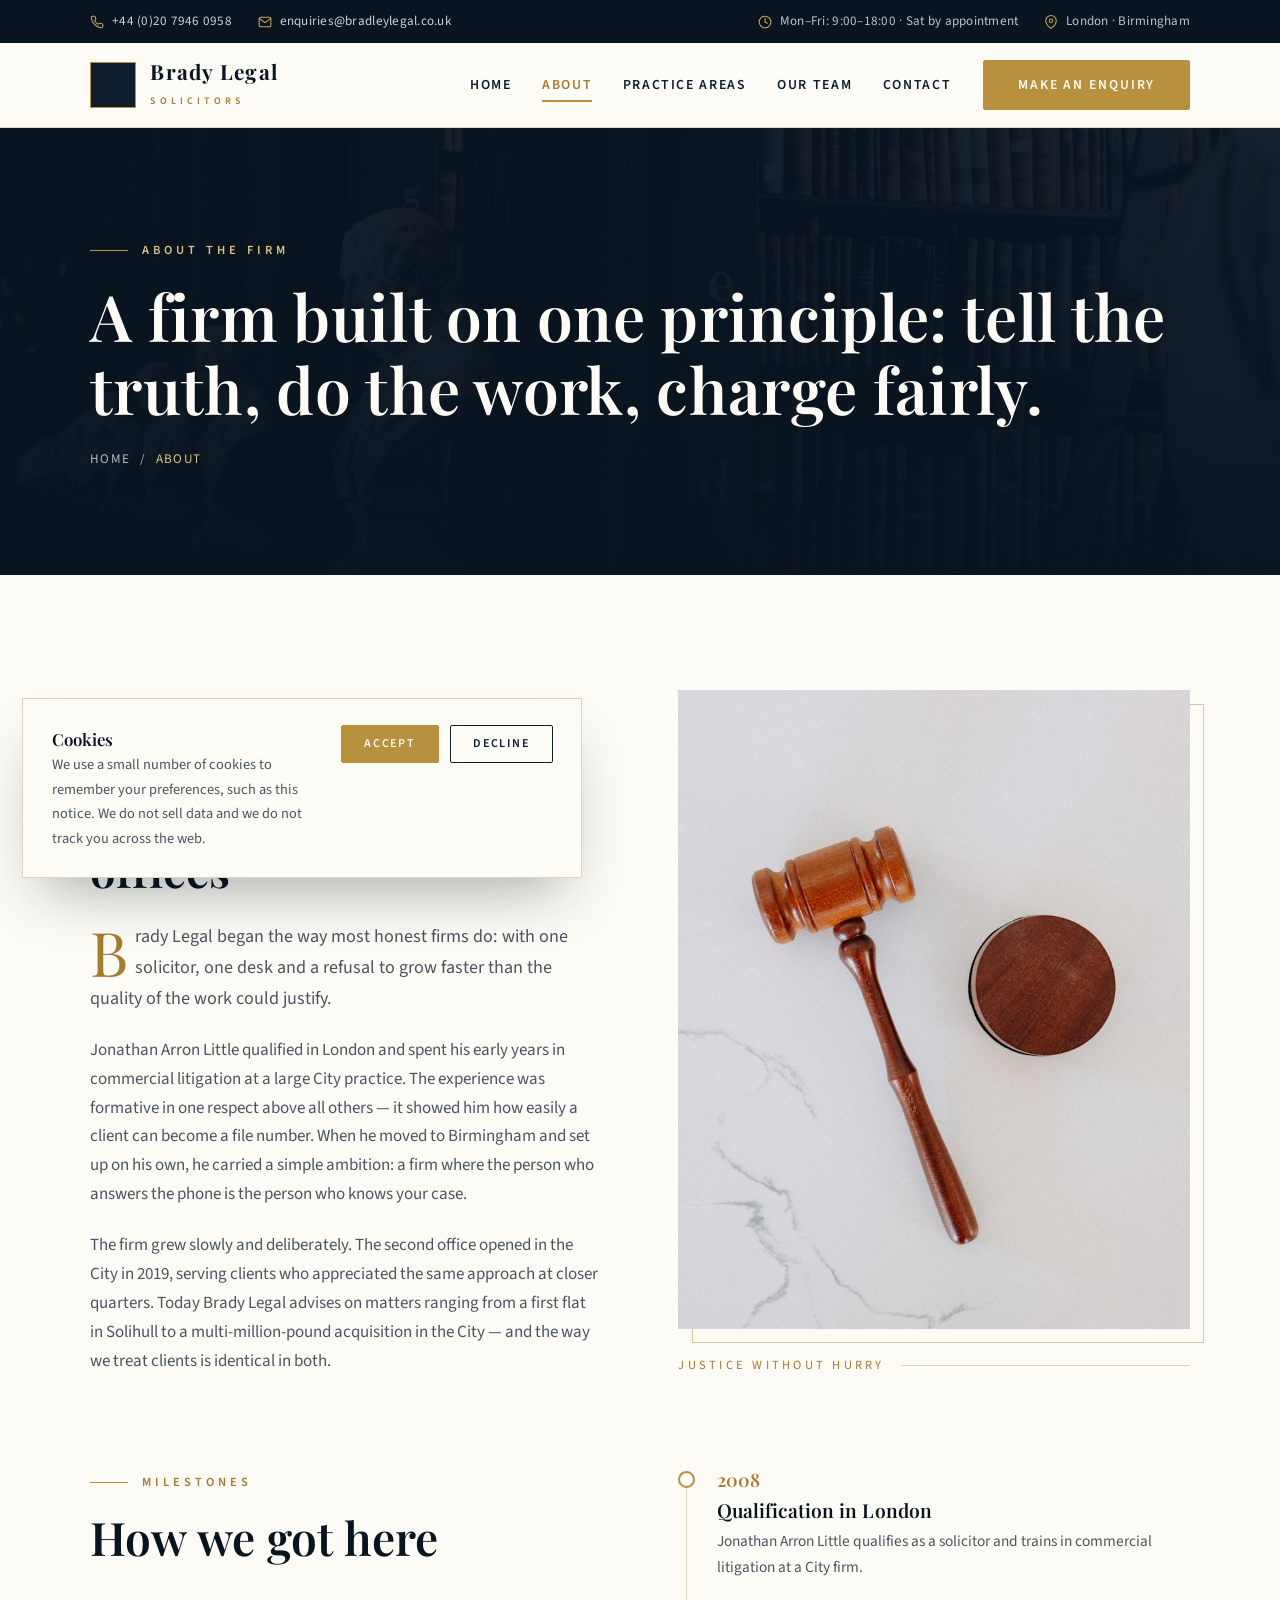
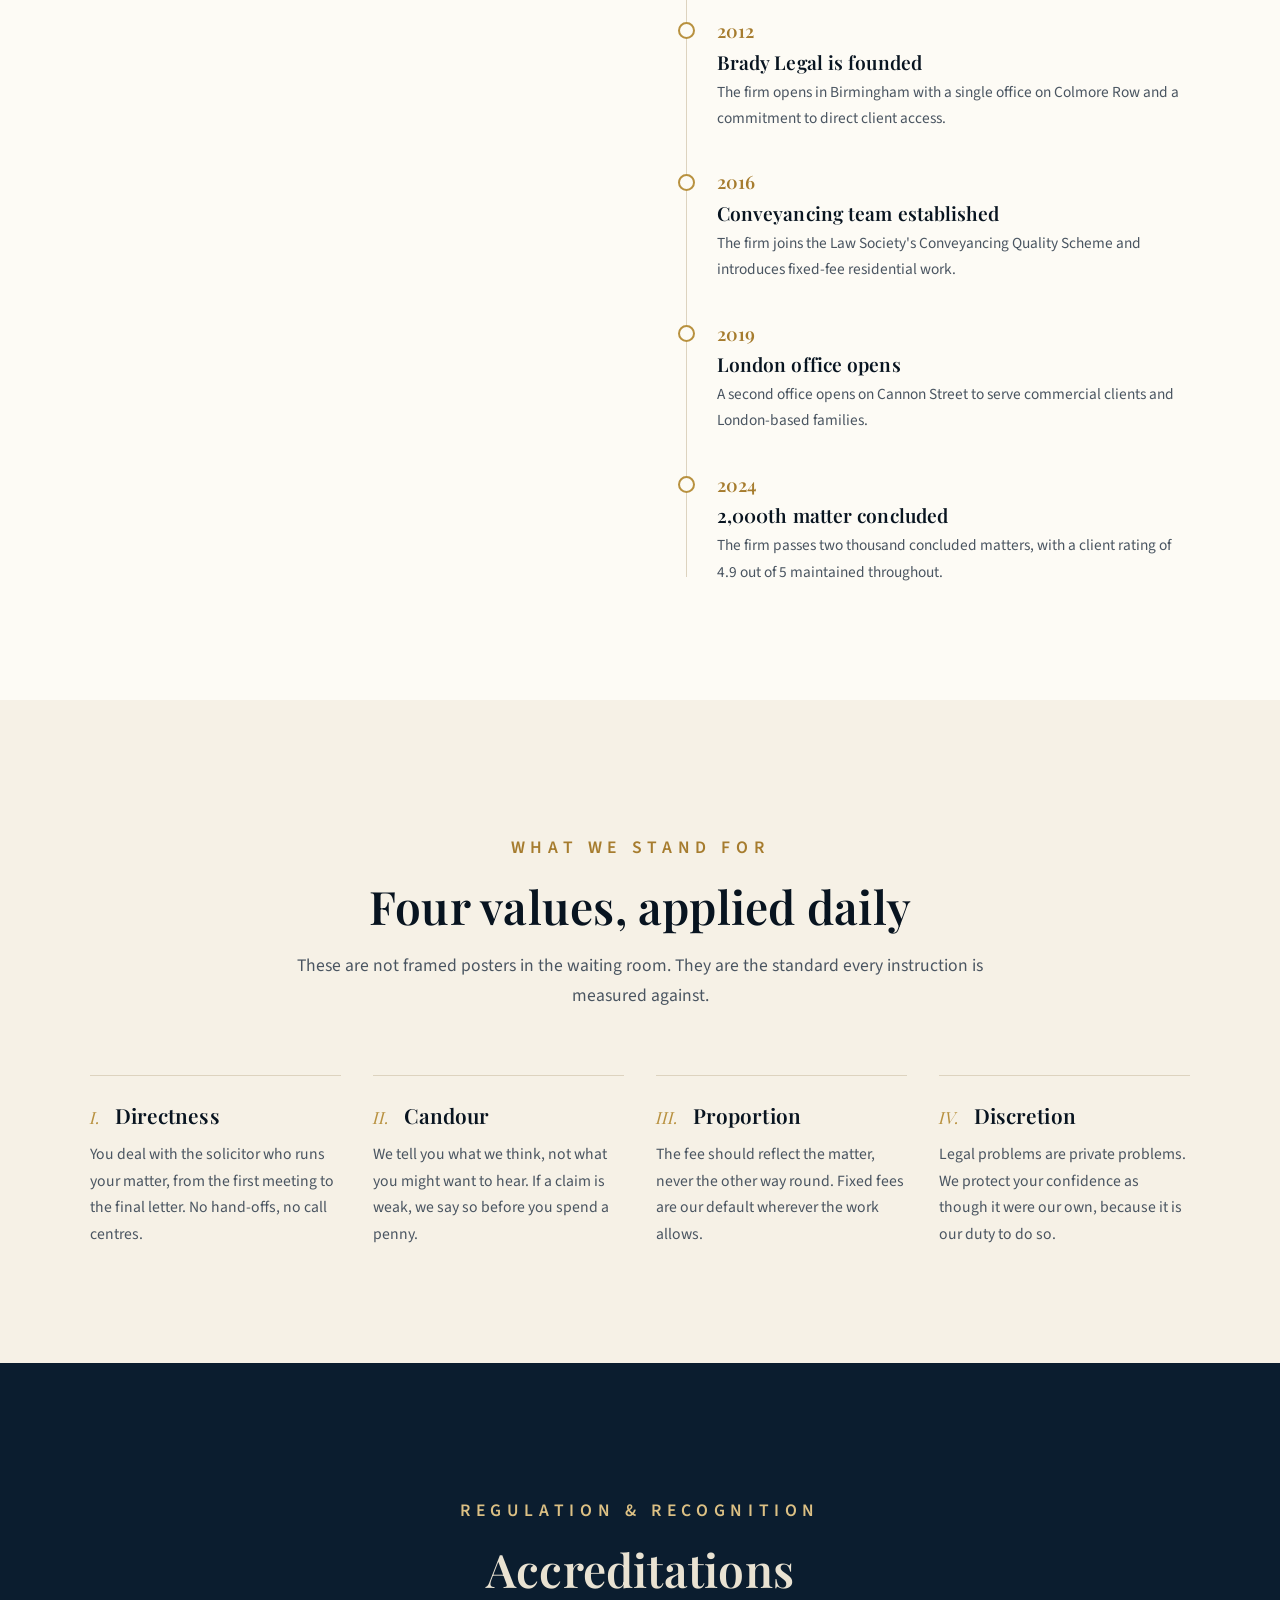
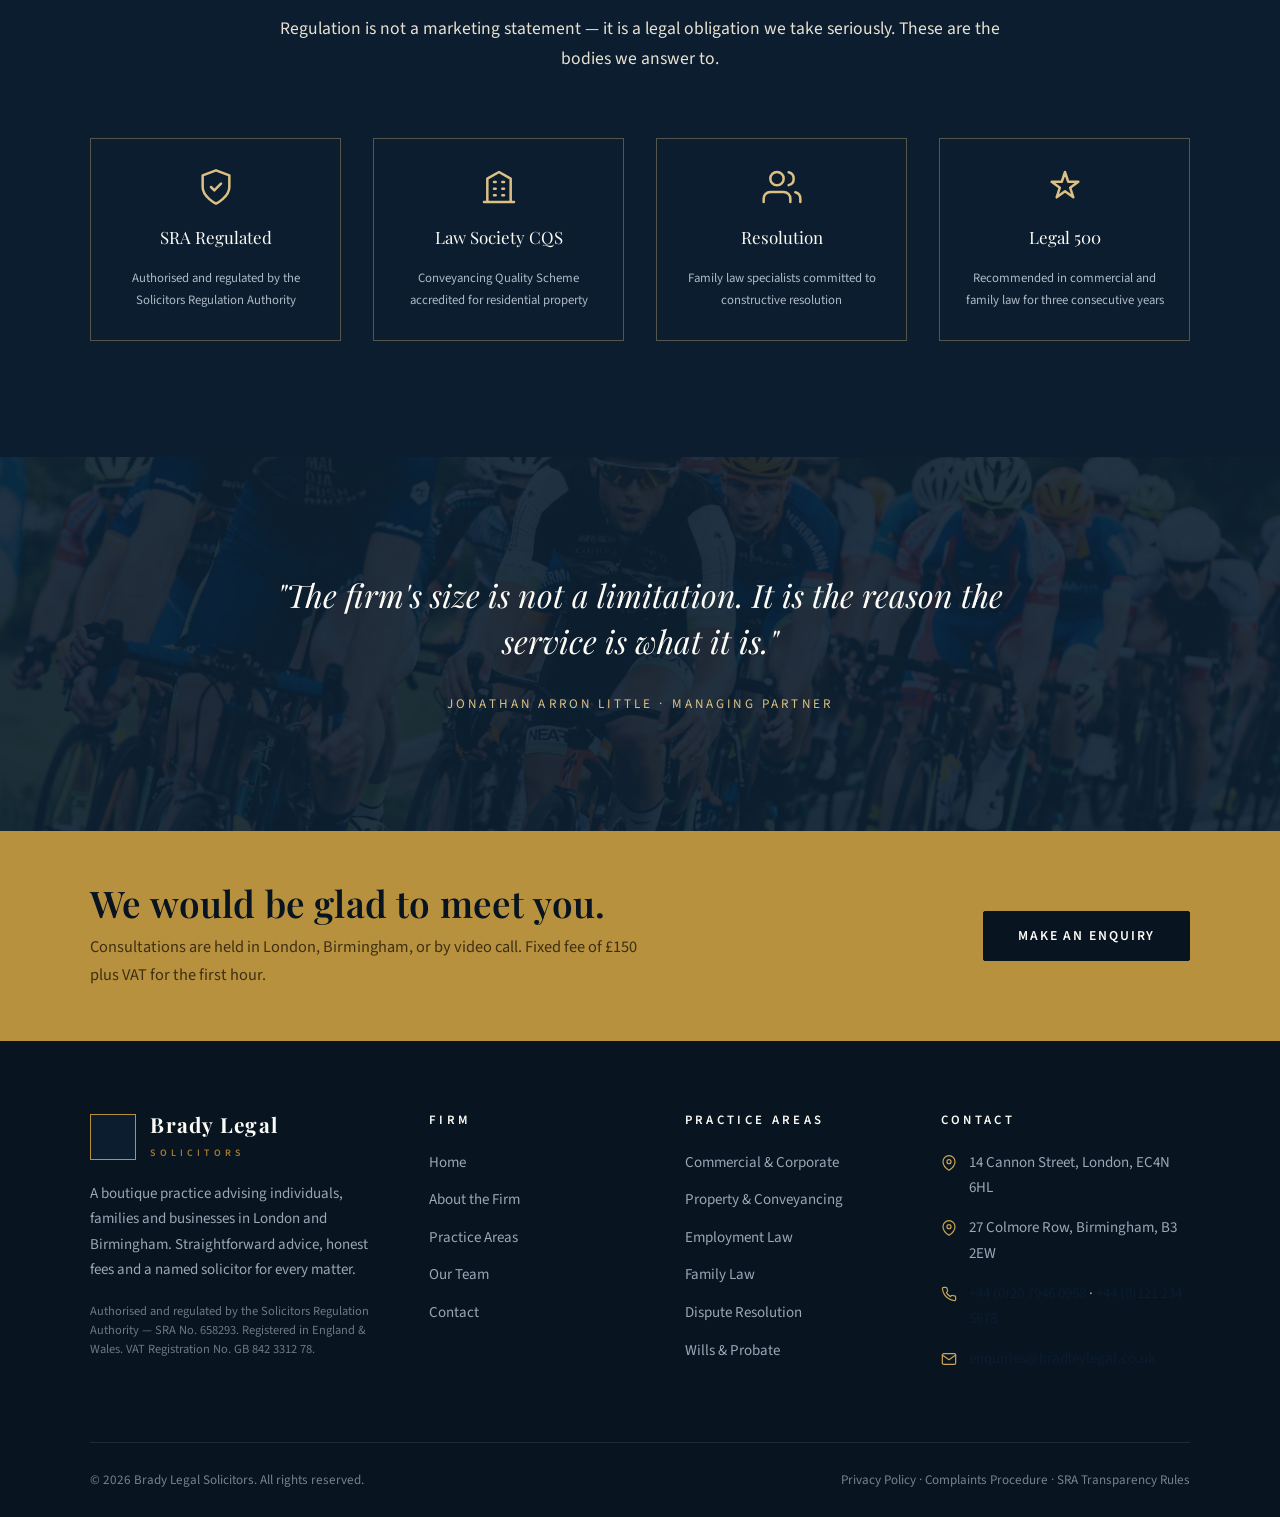
==== about.html @ 03a71bd2 "Fix Google verification token and file" ====
<!DOCTYPE html>
<html lang="en-GB">
<head>
  <meta charset="UTF-8">
  <meta name="google-site-verification" content="8b2198992113b233">
  <meta name="viewport" content="width=device-width, initial-scale=1.0">
  <title>About the Firm | Brady Legal Solicitors</title>
  <meta name="description" content="The story, values and accreditations behind Brady Legal Solicitors, a boutique law firm in London and Birmingham led by Jonathan Arron Little.">
  <link rel="preconnect" href="https://fonts.googleapis.com">
  <link rel="preconnect" href="https://fonts.gstatic.com" crossorigin>
  <link href="https://fonts.googleapis.com/css2?family=Playfair+Display:ital,wght@0,400;0,500;0,600;0,700;1,400;1,500&family=Source+Sans+3:wght@300;400;600&display=swap" rel="stylesheet">
  <link rel="stylesheet" href="css/style.css">
  <link rel="icon" type="image/svg+xml" href="data:image/svg+xml,%3Csvg xmlns='http://www.w3.org/2000/svg' viewBox='0 0 32 32'%3E%3Crect width='32' height='32' fill='%230b1d2f'/%3E%3Cpath d='M16 6v20M8 10h16M8 14h16M10 24h12' stroke='%23c9a558' stroke-width='2' fill='none' stroke-linecap='round'/%3E%3C/svg%3E">
</head>
<body>

  <!-- Top bar -->
  <div class="topbar">
    <div class="container topbar__inner">
      <div class="topbar__left">
        <span class="topbar__item">
          <svg viewBox="0 0 24 24" fill="none" stroke-width="1.8" stroke-linecap="round" stroke-linejoin="round"><path d="M22 16.92v3a2 2 0 0 1-2.18 2 19.79 19.79 0 0 1-8.63-3.07 19.5 19.5 0 0 1-6-6 19.79 19.79 0 0 1-3.07-8.67A2 2 0 0 1 4.11 2h3a2 2 0 0 1 2 1.72c.127.96.361 1.903.7 2.81a2 2 0 0 1-.45 2.11L8.09 9.91a16 16 0 0 0 6 6l1.27-1.27a2 2 0 0 1 2.11-.45c.907.339 1.85.573 2.81.7A2 2 0 0 1 22 16.92z"/></svg>
          <a href="tel:+442079460958">+44 (0)20 7946 0958</a>
        </span>
        <span class="topbar__item hide-sm">
          <svg viewBox="0 0 24 24" fill="none" stroke-width="1.8" stroke-linecap="round" stroke-linejoin="round"><path d="M4 4h16c1.1 0 2 .9 2 2v12c0 1.1-.9 2-2 2H4c-1.1 0-2-.9-2-2V6c0-1.1.9-2 2-2z"/><polyline points="22,6 12,13 2,6"/></svg>
          <a href="mailto:enquiries@bradleylegal.co.uk">enquiries@bradleylegal.co.uk</a>
        </span>
      </div>
      <div class="topbar__right">
        <span class="topbar__item">
          <svg viewBox="0 0 24 24" fill="none" stroke-width="1.8" stroke-linecap="round" stroke-linejoin="round"><circle cx="12" cy="12" r="10"/><polyline points="12 6 12 12 16 14"/></svg>
          Mon–Fri: 9:00–18:00 &middot; Sat by appointment
        </span>
        <span class="topbar__item">
          <svg viewBox="0 0 24 24" fill="none" stroke-width="1.8" stroke-linecap="round" stroke-linejoin="round"><path d="M21 10c0 7-9 13-9 13s-9-6-9-13a9 9 0 0 1 18 0z"/><circle cx="12" cy="10" r="3"/></svg>
          London &middot; Birmingham
        </span>
      </div>
    </div>
  </div>

  <!-- Header -->
  <header class="header">
    <div class="container header__inner">
      <a class="brand" href="index.html" aria-label="Brady Legal Solicitors — home">
        <span class="brand__mark">
          <svg viewBox="0 0 32 32" fill="none" stroke-width="1.6" stroke-linecap="round"><path d="M16 6v20M8 10h16M8 14h16M10 24h12"/><path d="M16 6l6 3M16 6l-6 3"/></svg>
        </span>
        <span>
          <span class="brand__name">Brady Legal</span>
          <span class="brand__sub">Solicitors</span>
        </span>
      </a>

      <nav class="nav" aria-label="Main navigation">
        <ul class="nav__links">
          <li><a class="nav__link" href="index.html">Home</a></li>
          <li><a class="nav__link is-active" href="about.html">About</a></li>
          <li><a class="nav__link" href="practice.html">Practice Areas</a></li>
          <li><a class="nav__link" href="team.html">Our Team</a></li>
          <li><a class="nav__link" href="contact.html">Contact</a></li>
        </ul>
        <a class="btn btn--gold nav__cta" href="contact.html">Make an Enquiry</a>
        <button class="nav__toggle" aria-label="Toggle menu" aria-expanded="false">
          <svg viewBox="0 0 24 24" fill="none" stroke="currentColor" stroke-width="1.8" stroke-linecap="round"><line x1="3" y1="7" x2="21" y2="7"/><line x1="3" y1="12" x2="21" y2="12"/><line x1="3" y1="17" x2="21" y2="17"/></svg>
        </button>
      </nav>
    </div>
  </header>

  <main>

    <!-- Page hero -->
    <section class="page-hero">
      <div class="container page-hero__inner">
        <p class="eyebrow">About the Firm</p>
        <h1>A firm built on one principle: tell the truth, do the work, charge fairly.</h1>
        <nav class="breadcrumb" aria-label="Breadcrumb">
          <a href="index.html">Home</a> / <span>About</span>
        </nav>
      </div>
    </section>

    <!-- Story -->
    <section class="section">
      <div class="container grid-2">
        <div class="reveal">
          <p class="eyebrow">Our Story</p>
          <h2>From a single desk in Birmingham to two offices</h2>
          <p class="lead dropcap" style="margin-top:1.6rem;">Brady Legal began the way most honest firms do: with one solicitor, one desk and a refusal to grow faster than the quality of the work could justify.</p>
          <p style="margin-top:1.4rem;">Jonathan Arron Little qualified in London and spent his early years in commercial litigation at a large City practice. The experience was formative in one respect above all others — it showed him how easily a client can become a file number. When he moved to Birmingham and set up on his own, he carried a simple ambition: a firm where the person who answers the phone is the person who knows your case.</p>
          <p style="margin-top:1.4rem;">The firm grew slowly and deliberately. The second office opened in the City in 2019, serving clients who appreciated the same approach at closer quarters. Today Brady Legal advises on matters ranging from a first flat in Solihull to a multi-million-pound acquisition in the City — and the way we treat clients is identical in both.</p>
        </div>
        <div class="reveal" data-delay="1">
          <div class="img-frame img-frame--overlap">
            <img src="assets/img/justice-statue.jpg" alt="The figure of Lady Justice" loading="lazy">
          </div>
          <div class="caption-rule">Justice without hurry</div>
        </div>
      </div>

      <div class="container" style="margin-top:clamp(3.5rem,7vw,5.5rem);">
        <div class="grid-2" style="align-items:start;">
          <div class="reveal">
            <p class="eyebrow">Milestones</p>
            <h2>How we got here</h2>
          </div>
          <div class="reveal" data-delay="1">
            <div class="milestones">
              <div class="milestone">
                <div class="milestone__year">2008</div>
                <h3>Qualification in London</h3>
                <p>Jonathan Arron Little qualifies as a solicitor and trains in commercial litigation at a City firm.</p>
              </div>
              <div class="milestone">
                <div class="milestone__year">2012</div>
                <h3>Brady Legal is founded</h3>
                <p>The firm opens in Birmingham with a single office on Colmore Row and a commitment to direct client access.</p>
              </div>
              <div class="milestone">
                <div class="milestone__year">2016</div>
                <h3>Conveyancing team established</h3>
                <p>The firm joins the Law Society's Conveyancing Quality Scheme and introduces fixed-fee residential work.</p>
              </div>
              <div class="milestone">
                <div class="milestone__year">2019</div>
                <h3>London office opens</h3>
                <p>A second office opens on Cannon Street to serve commercial clients and London-based families.</p>
              </div>
              <div class="milestone">
                <div class="milestone__year">2024</div>
                <h3>2,000th matter concluded</h3>
                <p>The firm passes two thousand concluded matters, with a client rating of 4.9 out of 5 maintained throughout.</p>
              </div>
            </div>
          </div>
        </div>
      </div>
    </section>

    <!-- Values -->
    <section class="section section--tint">
      <div class="container">
        <div class="section-head section-head--center reveal">
          <p class="eyebrow">What We Stand For</p>
          <h2>Four values, applied daily</h2>
          <p>These are not framed posters in the waiting room. They are the standard every instruction is measured against.</p>
        </div>
        <div class="grid-4">
          <div class="value-item reveal">
            <h3><span>I.</span>Directness</h3>
            <p>You deal with the solicitor who runs your matter, from the first meeting to the final letter. No hand-offs, no call centres.</p>
          </div>
          <div class="value-item reveal" data-delay="1">
            <h3><span>II.</span>Candour</h3>
            <p>We tell you what we think, not what you might want to hear. If a claim is weak, we say so before you spend a penny.</p>
          </div>
          <div class="value-item reveal" data-delay="2">
            <h3><span>III.</span>Proportion</h3>
            <p>The fee should reflect the matter, never the other way round. Fixed fees are our default wherever the work allows.</p>
          </div>
          <div class="value-item reveal" data-delay="3">
            <h3><span>IV.</span>Discretion</h3>
            <p>Legal problems are private problems. We protect your confidence as though it were our own, because it is our duty to do so.</p>
          </div>
        </div>
      </div>
    </section>

    <!-- Accreditations -->
    <section class="section section--navy">
      <div class="container">
        <div class="section-head section-head--center reveal">
          <p class="eyebrow">Regulation &amp; Recognition</p>
          <h2>Accreditations</h2>
          <p>Regulation is not a marketing statement — it is a legal obligation we take seriously. These are the bodies we answer to.</p>
        </div>
        <div class="grid-4">
          <div class="accreditation reveal">
            <svg viewBox="0 0 24 24" fill="none" stroke="currentColor" stroke-width="1.5" stroke-linecap="round" stroke-linejoin="round"><path d="M12 22s8-4 8-10V5l-8-3-8 3v7c0 6 8 10 8 10z"/><path d="M9 12l2 2 4-4"/></svg>
            <span class="accreditation__name">SRA Regulated</span>
            <span class="accreditation__desc">Authorised and regulated by the Solicitors Regulation Authority</span>
          </div>
          <div class="accreditation reveal" data-delay="1">
            <svg viewBox="0 0 24 24" fill="none" stroke="currentColor" stroke-width="1.5" stroke-linecap="round" stroke-linejoin="round"><path d="M3 21h18M5 21V7l7-4 7 4v14"/><path d="M9 9h1M14 9h1M9 13h1M14 13h1M9 17h1M14 17h1"/></svg>
            <span class="accreditation__name">Law Society CQS</span>
            <span class="accreditation__desc">Conveyancing Quality Scheme accredited for residential property</span>
          </div>
          <div class="accreditation reveal" data-delay="2">
            <svg viewBox="0 0 24 24" fill="none" stroke="currentColor" stroke-width="1.5" stroke-linecap="round" stroke-linejoin="round"><path d="M17 21v-2a4 4 0 0 0-4-4H5a4 4 0 0 0-4 4v2"/><circle cx="9" cy="7" r="4"/><path d="M23 21v-2a4 4 0 0 0-3-3.87"/><path d="M16 3.13a4 4 0 0 1 0 7.75"/></svg>
            <span class="accreditation__name">Resolution</span>
            <span class="accreditation__desc">Family law specialists committed to constructive resolution</span>
          </div>
          <div class="accreditation reveal" data-delay="3">
            <svg viewBox="0 0 24 24" fill="none" stroke="currentColor" stroke-width="1.5" stroke-linecap="round" stroke-linejoin="round"><path d="M12 3l1.9 5.8H20l-4.9 3.6 1.9 5.8-5-3.6-5 3.6 1.9-5.8L4 8.8h6.1L12 3z"/></svg>
            <span class="accreditation__name">Legal 500</span>
            <span class="accreditation__desc">Recommended in commercial and family law for three consecutive years</span>
          </div>
        </div>
      </div>
    </section>

    <!-- Quote -->
    <section class="testimonial-strip section">
      <div class="container testimonial-strip__inner reveal">
        <p class="testimonial-strip__quote">"The firm's size is not a limitation. It is the reason the service is what it is."</p>
        <p class="testimonial-strip__person">Jonathan Arron Little &middot; Managing Partner</p>
      </div>
    </section>

    <!-- CTA band -->
    <section class="cta-band">
      <div class="container cta-band__inner">
        <div>
          <h2>We would be glad to meet you.</h2>
          <p>Consultations are held in London, Birmingham, or by video call. Fixed fee of &pound;150 plus VAT for the first hour.</p>
        </div>
        <a class="btn btn--navy" href="contact.html">Make an Enquiry</a>
      </div>
    </section>

  </main>

  <!-- Footer -->
  <footer class="footer">
    <div class="container">
      <div class="footer__top">
        <div class="footer__about">
          <a class="brand" href="index.html" style="color:var(--ivory-100);">
            <span class="brand__mark">
              <svg viewBox="0 0 32 32" fill="none" stroke-width="1.6" stroke-linecap="round"><path d="M16 6v20M8 10h16M8 14h16M10 24h12"/><path d="M16 6l6 3M16 6l-6 3"/></svg>
            </span>
            <span>
              <span class="brand__name" style="color:var(--ivory-100);">Brady Legal</span>
              <span class="brand__sub">Solicitors</span>
            </span>
          </a>
          <p>A boutique practice advising individuals, families and businesses in London and Birmingham. Straightforward advice, honest fees and a named solicitor for every matter.</p>
          <p class="footer__reg">Authorised and regulated by the Solicitors Regulation Authority &mdash; SRA No. 658293. Registered in England &amp; Wales. VAT Registration No. GB 842 3312 78.</p>
        </div>
        <div>
          <h4>Firm</h4>
          <ul class="footer__links">
            <li><a href="index.html">Home</a></li>
            <li><a href="about.html">About the Firm</a></li>
            <li><a href="practice.html">Practice Areas</a></li>
            <li><a href="team.html">Our Team</a></li>
            <li><a href="contact.html">Contact</a></li>
          </ul>
        </div>
        <div>
          <h4>Practice Areas</h4>
          <ul class="footer__links">
            <li><a href="practice.html#commercial">Commercial &amp; Corporate</a></li>
            <li><a href="practice.html#property">Property &amp; Conveyancing</a></li>
            <li><a href="practice.html#employment">Employment Law</a></li>
            <li><a href="practice.html#family">Family Law</a></li>
            <li><a href="practice.html#disputes">Dispute Resolution</a></li>
            <li><a href="practice.html#wills">Wills &amp; Probate</a></li>
          </ul>
        </div>
        <div>
          <h4>Contact</h4>
          <ul class="footer__contact">
            <li>
              <svg viewBox="0 0 24 24" fill="none" stroke-width="1.8" stroke-linecap="round" stroke-linejoin="round"><path d="M21 10c0 7-9 13-9 13s-9-6-9-13a9 9 0 0 1 18 0z"/><circle cx="12" cy="10" r="3"/></svg>
              <span>14 Cannon Street, London, EC4N 6HL</span>
            </li>
            <li>
              <svg viewBox="0 0 24 24" fill="none" stroke-width="1.8" stroke-linecap="round" stroke-linejoin="round"><path d="M21 10c0 7-9 13-9 13s-9-6-9-13a9 9 0 0 1 18 0z"/><circle cx="12" cy="10" r="3"/></svg>
              <span>27 Colmore Row, Birmingham, B3 2EW</span>
            </li>
            <li>
              <svg viewBox="0 0 24 24" fill="none" stroke-width="1.8" stroke-linecap="round" stroke-linejoin="round"><path d="M22 16.92v3a2 2 0 0 1-2.18 2 19.79 19.79 0 0 1-8.63-3.07 19.5 19.5 0 0 1-6-6 19.79 19.79 0 0 1-3.07-8.67A2 2 0 0 1 4.11 2h3a2 2 0 0 1 2 1.72c.127.96.361 1.903.7 2.81a2 2 0 0 1-.45 2.11L8.09 9.91a16 16 0 0 0 6 6l1.27-1.27a2 2 0 0 1 2.11-.45c.907.339 1.85.573 2.81.7A2 2 0 0 1 22 16.92z"/></svg>
              <span><a href="tel:+442079460958">+44 (0)20 7946 0958</a> &middot; <a href="tel:+441212345678">+44 (0)121 234 5678</a></span>
            </li>
            <li>
              <svg viewBox="0 0 24 24" fill="none" stroke-width="1.8" stroke-linecap="round" stroke-linejoin="round"><path d="M4 4h16c1.1 0 2 .9 2 2v12c0 1.1-.9 2-2 2H4c-1.1 0-2-.9-2-2V6c0-1.1.9-2 2-2z"/><polyline points="22,6 12,13 2,6"/></svg>
              <span><a href="mailto:enquiries@bradleylegal.co.uk">enquiries@bradleylegal.co.uk</a></span>
            </li>
          </ul>
        </div>
      </div>
      <div class="footer__legal">
        <span>&copy; <span data-year>2026</span> Brady Legal Solicitors. All rights reserved.</span>
        <span>Privacy Policy &middot; Complaints Procedure &middot; SRA Transparency Rules</span>
      </div>
    </div>
  </footer>

  <!-- Cookie notice -->
  <div class="cookie-notice" role="dialog" aria-label="Cookie notice">
    <div>
      <p style="font-weight:600;color:var(--navy-900);font-family:var(--serif);font-size:1.05rem;">Cookies</p>
      <p>We use a small number of cookies to remember your preferences, such as this notice. We do not sell data and we do not track you across the web.</p>
    </div>
    <div class="cookie-notice__actions">
      <button class="btn btn--gold cookie-notice__accept" type="button">Accept</button>
      <button class="btn btn--inkline cookie-notice__decline" type="button">Decline</button>
    </div>
  </div>

  <button class="to-top" type="button" aria-label="Back to top">
    <svg viewBox="0 0 24 24" fill="none" stroke="currentColor" stroke-width="2" stroke-linecap="round" stroke-linejoin="round"><path d="M12 19V5M5 12l7-7 7 7"/></svg>
  </button>

  <script src="js/main.js"></script>
</body>
</html>
---- css/style.css ----
/* ==========================================================================
   BRADY LEGAL SOLICITORS
   Design system: classic prestigious — deep navy, antique gold, ivory paper
   ========================================================================== */

:root {
  --navy-900: #081420;
  --navy-800: #0b1d2f;
  --navy-700: #10263c;
  --navy-600: #1a3552;
  --gold-600: #a67c2e;
  --gold-500: #b8913f;
  --gold-400: #c9a558;
  --gold-300: #dcc084;
  --ivory-100: #fdfbf5;
  --ivory-200: #f6f1e6;
  --ivory-300: #ece4d3;
  --ink-900: #1c232b;
  --ink-600: #4a5561;
  --ink-400: #7c8794;
  --line: #ddd3bf;
  --serif: "Playfair Display", Georgia, "Times New Roman", serif;
  --sans: "Source Sans 3", "Helvetica Neue", Arial, sans-serif;
  --shadow-lg: 0 30px 60px -20px rgba(8, 20, 32, 0.35);
  --shadow-md: 0 18px 40px -18px rgba(8, 20, 32, 0.28);
  --radius: 2px;
  --container: 1180px;
  --gutter: clamp(1.25rem, 4vw, 2.5rem);
}

*,
*::before,
*::after {
  box-sizing: border-box;
  margin: 0;
  padding: 0;
}

html {
  scroll-behavior: smooth;
  -webkit-text-size-adjust: 100%;
}

body {
  font-family: var(--sans);
  font-weight: 400;
  color: var(--ink-600);
  background: var(--ivory-100);
  line-height: 1.7;
  font-size: 1.0625rem;
  -webkit-font-smoothing: antialiased;
}

img {
  max-width: 100%;
  display: block;
}

a {
  color: var(--navy-800);
  text-decoration: none;
}

ul,
ol {
  list-style: none;
}

.container {
  width: 100%;
  max-width: var(--container);
  margin-inline: auto;
  padding-inline: var(--gutter);
}

/* ---------- Typography ---------- */

h1, h2, h3, h4 {
  font-family: var(--serif);
  font-weight: 600;
  color: var(--navy-900);
  line-height: 1.15;
  letter-spacing: 0.005em;
}

h1 {
  font-size: clamp(2.5rem, 5.2vw, 4rem);
}

h2 {
  font-size: clamp(2rem, 3.6vw, 2.9rem);
}

h3 {
  font-size: clamp(1.35rem, 2vw, 1.65rem);
}

h4 {
  font-size: 1.15rem;
  font-weight: 600;
}

.section {
  padding-block: clamp(4.5rem, 9vw, 7.5rem);
}

.section--tint {
  background: var(--ivory-200);
}

.section--navy {
  background: var(--navy-800);
}

.section--navy h2,
.section--navy h3,
.section--navy h4,
.section--navy p {
  color: #e9e2d2;
}

.section--navy .eyebrow {
  color: var(--gold-300);
}

.eyebrow {
  display: inline-flex;
  align-items: center;
  gap: 0.85rem;
  font-family: var(--sans);
  font-size: 0.78rem;
  font-weight: 600;
  letter-spacing: 0.32em;
  text-transform: uppercase;
  color: var(--gold-600);
  margin-bottom: 1.1rem;
}

.eyebrow::before {
  content: "";
  width: 2.4rem;
  height: 1px;
  background: var(--gold-500);
  display: block;
}

.section-head {
  max-width: 760px;
  margin-bottom: clamp(2.5rem, 5vw, 4rem);
}

.section-head--center {
  margin-inline: auto;
  text-align: center;
}

.section-head--center .eyebrow::before {
  display: none;
}

.section-head p {
  margin-top: 1.1rem;
  font-size: 1.1rem;
}

.lead {
  font-size: 1.13rem;
  color: var(--ink-600);
}

.text-gold {
  color: var(--gold-500);
}

.dropcap::first-letter {
  font-family: var(--serif);
  font-size: 3.4em;
  line-height: 0.85;
  float: left;
  padding: 0.06em 0.12em 0 0;
  color: var(--gold-600);
}

/* ---------- Buttons ---------- */

.btn {
  display: inline-flex;
  align-items: center;
  justify-content: center;
  gap: 0.6rem;
  font-family: var(--sans);
  font-size: 0.85rem;
  font-weight: 600;
  letter-spacing: 0.14em;
  text-transform: uppercase;
  padding: 1rem 2.1rem;
  border: 1px solid transparent;
  cursor: pointer;
  transition: all 0.25s ease;
  border-radius: var(--radius);
  line-height: 1.2;
}

.btn--gold {
  background: var(--gold-500);
  color: var(--ivory-100);
  border-color: var(--gold-500);
}

.btn--gold:hover {
  background: var(--gold-600);
  border-color: var(--gold-600);
}

.btn--ghost {
  background: transparent;
  color: var(--ivory-100);
  border-color: rgba(220, 192, 132, 0.55);
}

.btn--ghost:hover {
  border-color: var(--gold-300);
  background: rgba(220, 192, 132, 0.08);
}

.btn--navy {
  background: var(--navy-800);
  color: var(--ivory-100);
  border-color: var(--navy-800);
}

.btn--navy:hover {
  background: var(--navy-900);
}

.btn--inkline {
  background: transparent;
  color: var(--navy-800);
  border-color: var(--navy-800);
}

.btn--inkline:hover {
  background: var(--navy-800);
  color: var(--ivory-100);
}

/* ---------- Top bar ---------- */

.topbar {
  background: var(--navy-900);
  color: #b9c4d1;
  font-size: 0.82rem;
  letter-spacing: 0.02em;
}

.topbar__inner {
  display: flex;
  align-items: center;
  justify-content: space-between;
  gap: 1rem;
  padding-block: 0.65rem;
}

.topbar__left,
.topbar__right {
  display: flex;
  align-items: center;
  gap: 1.6rem;
}

.topbar a {
  color: #c9d4e0;
  transition: color 0.2s;
}

.topbar a:hover {
  color: var(--gold-300);
}

.topbar__item {
  display: inline-flex;
  align-items: center;
  gap: 0.5rem;
}

.topbar svg {
  width: 14px;
  height: 14px;
  stroke: var(--gold-400);
  flex-shrink: 0;
}

/* ---------- Header ---------- */

.header {
  position: sticky;
  top: 0;
  z-index: 100;
  background: var(--ivory-100);
  border-bottom: 1px solid var(--line);
  transition: box-shadow 0.3s ease;
}

.header.is-scrolled {
  box-shadow: 0 12px 30px -18px rgba(8, 20, 32, 0.25);
}

.header__inner {
  display: flex;
  align-items: center;
  justify-content: space-between;
  gap: 2rem;
  padding-block: 1.05rem;
}

.brand {
  display: flex;
  align-items: center;
  gap: 0.9rem;
  flex-shrink: 0;
}

.brand__mark {
  width: 46px;
  height: 46px;
  display: grid;
  place-items: center;
  background: var(--navy-800);
  border: 1px solid var(--gold-500);
  color: var(--gold-400);
}

.brand__mark svg {
  width: 26px;
  height: 26px;
}

.brand__name {
  font-family: var(--serif);
  font-size: 1.3rem;
  font-weight: 700;
  color: var(--navy-900);
  letter-spacing: 0.06em;
  line-height: 1.1;
}

.brand__sub {
  display: block;
  font-family: var(--sans);
  font-size: 0.62rem;
  font-weight: 600;
  letter-spacing: 0.42em;
  text-transform: uppercase;
  color: var(--gold-600);
  margin-top: 0.22rem;
}

.nav {
  display: flex;
  align-items: center;
  gap: 2rem;
}

.nav__links {
  display: flex;
  align-items: center;
  gap: 1.9rem;
}

.nav__link {
  position: relative;
  font-size: 0.86rem;
  font-weight: 600;
  letter-spacing: 0.12em;
  text-transform: uppercase;
  color: var(--navy-800);
  padding-block: 0.4rem;
  transition: color 0.2s;
}

.nav__link::after {
  content: "";
  position: absolute;
  left: 0;
  bottom: 0;
  width: 100%;
  height: 2px;
  background: var(--gold-500);
  transform: scaleX(0);
  transform-origin: left;
  transition: transform 0.28s ease;
}

.nav__link:hover,
.nav__link.is-active {
  color: var(--gold-600);
}

.nav__link:hover::after,
.nav__link.is-active::after {
  transform: scaleX(1);
}

.nav__cta {
  flex-shrink: 0;
}

.nav__toggle {
  display: none;
  background: none;
  border: 1px solid var(--line);
  padding: 0.55rem 0.75rem;
  cursor: pointer;
  color: var(--navy-900);
}

.nav__toggle svg {
  width: 22px;
  height: 22px;
  display: block;
}

/* ---------- Hero ---------- */

.hero {
  position: relative;
  min-height: 88vh;
  display: flex;
  align-items: center;
  background: var(--navy-900);
  overflow: hidden;
}

.hero__bg {
  position: absolute;
  inset: 0;
  background-image: url("../assets/img/hero-courthouse.jpg");
  background-size: cover;
  background-position: center 38%;
}

.hero__bg::after {
  content: "";
  position: absolute;
  inset: 0;
  background: linear-gradient(
    100deg,
    rgba(8, 20, 32, 0.94) 18%,
    rgba(8, 20, 32, 0.72) 52%,
    rgba(8, 20, 32, 0.38) 100%
  );
}

.hero__inner {
  position: relative;
  z-index: 2;
  padding-block: clamp(5rem, 12vh, 9rem);
  max-width: 720px;
}

.hero h1 {
  color: var(--ivory-100);
  font-size: clamp(2.6rem, 5.6vw, 4.3rem);
  font-weight: 600;
}

.hero h1 em {
  font-style: italic;
  color: var(--gold-300);
}

.hero__lede {
  margin-top: 1.6rem;
  font-size: 1.2rem;
  color: #cdd6e1;
  max-width: 560px;
}

.hero__actions {
  margin-top: 2.5rem;
  display: flex;
  flex-wrap: wrap;
  gap: 1rem;
}

.hero__rule {
  margin-top: 3rem;
  display: flex;
  flex-wrap: wrap;
  gap: 2.5rem;
  padding-top: 2rem;
  border-top: 1px solid rgba(220, 192, 132, 0.28);
}

.hero__rule-item {
  display: flex;
  flex-direction: column;
}

.hero__rule-num {
  font-family: var(--serif);
  font-size: 1.9rem;
  font-weight: 600;
  color: var(--gold-300);
  line-height: 1.1;
}

.hero__rule-label {
  font-size: 0.74rem;
  letter-spacing: 0.22em;
  text-transform: uppercase;
  color: #aeb9c7;
  margin-top: 0.35rem;
}

.hero__scroll {
  position: absolute;
  bottom: 2.2rem;
  left: 50%;
  transform: translateX(-50%);
  color: rgba(233, 226, 210, 0.6);
  font-size: 0.7rem;
  letter-spacing: 0.3em;
  text-transform: uppercase;
  display: flex;
  flex-direction: column;
  align-items: center;
  gap: 0.6rem;
  z-index: 2;
}

.hero__scroll::after {
  content: "";
  width: 1px;
  height: 3.2rem;
  background: linear-gradient(to bottom, var(--gold-400), transparent);
}

/* ---------- Page hero (inner pages) ---------- */

.page-hero {
  background: var(--navy-900);
  position: relative;
  overflow: hidden;
}

.page-hero::before {
  content: "";
  position: absolute;
  inset: 0;
  background-image: url("../assets/img/brass-scales.jpg");
  background-size: cover;
  background-position: center;
  opacity: 0.16;
}

.page-hero::after {
  content: "";
  position: absolute;
  inset: 0;
  background: linear-gradient(to bottom, rgba(8, 20, 32, 0.6), rgba(8, 20, 32, 0.92));
}

.page-hero__inner {
  position: relative;
  z-index: 2;
  padding-block: clamp(4rem, 9vw, 6.5rem);
}

.page-hero h1 {
  color: var(--ivory-100);
}

.page-hero .eyebrow {
  color: var(--gold-300);
}

.breadcrumb {
  margin-top: 1.4rem;
  font-size: 0.82rem;
  letter-spacing: 0.1em;
  text-transform: uppercase;
  color: #aeb9c7;
  display: flex;
  align-items: center;
  gap: 0.6rem;
}

.breadcrumb a {
  color: #aeb9c7;
}

.breadcrumb a:hover {
  color: var(--gold-300);
}

.breadcrumb span {
  color: var(--gold-300);
}

/* ---------- Feature grid ---------- */

.grid-2 {
  display: grid;
  grid-template-columns: 1fr 1fr;
  gap: clamp(2.5rem, 6vw, 5.5rem);
  align-items: center;
}

.grid-3 {
  display: grid;
  grid-template-columns: repeat(3, 1fr);
  gap: clamp(1.5rem, 3vw, 2.5rem);
}

.grid-4 {
  display: grid;
  grid-template-columns: repeat(4, 1fr);
  gap: clamp(1.25rem, 2.5vw, 2rem);
}

/* ---------- Imagery ---------- */

.img-frame {
  position: relative;
}

.img-frame img {
  width: 100%;
  height: 100%;
  object-fit: cover;
  filter: saturate(0.92) contrast(1.02);
}

.img-frame::before {
  content: "";
  position: absolute;
  inset: 0;
  border: 1px solid rgba(184, 145, 63, 0.5);
  transform: translate(14px, 14px);
  z-index: -1;
  pointer-events: none;
}

.img-frame--overlap img {
  aspect-ratio: 4 / 5;
}

.img-card {
  position: relative;
  overflow: hidden;
  aspect-ratio: 4 / 3;
}

.img-card img {
  width: 100%;
  height: 100%;
  object-fit: cover;
  transition: transform 0.7s cubic-bezier(0.2, 0.6, 0.2, 1);
}

.img-card:hover img {
  transform: scale(1.05);
}

.caption-rule {
  display: flex;
  align-items: center;
  gap: 1rem;
  margin-top: 1.6rem;
  font-size: 0.78rem;
  letter-spacing: 0.26em;
  text-transform: uppercase;
  color: var(--gold-600);
}

.caption-rule::after {
  content: "";
  flex: 1;
  height: 1px;
  background: var(--line);
}

/* ---------- Practice areas ---------- */

.practice-card {
  background: var(--ivory-100);
  border: 1px solid var(--line);
  padding: 2.2rem 2rem;
  position: relative;
  transition: transform 0.3s ease, box-shadow 0.3s ease, border-color 0.3s ease;
  display: flex;
  flex-direction: column;
}

.practice-card:hover {
  transform: translateY(-6px);
  box-shadow: var(--shadow-md);
  border-color: var(--gold-400);
}

.practice-card__icon {
  width: 54px;
  height: 54px;
  display: grid;
  place-items: center;
  background: var(--ivory-200);
  border: 1px solid var(--line);
  color: var(--gold-600);
  margin-bottom: 1.5rem;
}

.practice-card__icon svg {
  width: 26px;
  height: 26px;
}

.practice-card h3 {
  margin-bottom: 0.85rem;
}

.practice-card p {
  font-size: 0.97rem;
  flex: 1;
}

.practice-card__more {
  margin-top: 1.4rem;
  display: inline-flex;
  align-items: center;
  gap: 0.5rem;
  font-size: 0.8rem;
  font-weight: 600;
  letter-spacing: 0.16em;
  text-transform: uppercase;
  color: var(--navy-800);
}

.practice-card__more svg {
  width: 15px;
  height: 15px;
  transition: transform 0.25s ease;
}

.practice-card:hover .practice-card__more svg {
  transform: translateX(4px);
}

/* ---------- Stats band ---------- */

.stats {
  display: grid;
  grid-template-columns: repeat(4, 1fr);
  gap: 2rem;
  border-top: 1px solid rgba(220, 192, 132, 0.3);
  border-bottom: 1px solid rgba(220, 192, 132, 0.3);
  padding-block: 2.6rem;
}

.stat {
  text-align: center;
  padding-inline: 1rem;
}

.stat__num {
  font-family: var(--serif);
  font-size: clamp(2.2rem, 4vw, 3.2rem);
  font-weight: 600;
  color: var(--gold-300);
  line-height: 1;
}

.stat__label {
  margin-top: 0.7rem;
  font-size: 0.76rem;
  letter-spacing: 0.24em;
  text-transform: uppercase;
  color: #b9c4d1;
}

/* ---------- Values ---------- */

.value-item {
  padding-top: 1.8rem;
  border-top: 1px solid var(--line);
}

.value-item h3 {
  font-size: 1.3rem;
  display: flex;
  align-items: baseline;
  gap: 0.9rem;
  margin-bottom: 0.8rem;
}

.value-item h3 span {
  font-family: var(--serif);
  font-style: italic;
  font-weight: 400;
  color: var(--gold-500);
  font-size: 1.05rem;
}

.value-item p {
  font-size: 0.98rem;
}

/* ---------- Timeline / firm milestones ---------- */

.milestones {
  position: relative;
  padding-left: 2.4rem;
  max-width: 640px;
}

.milestones::before {
  content: "";
  position: absolute;
  left: 8px;
  top: 8px;
  bottom: 8px;
  width: 1px;
  background: var(--line);
}

.milestone {
  position: relative;
  padding-bottom: 2.2rem;
}

.milestone:last-child {
  padding-bottom: 0;
}

.milestone::before {
  content: "";
  position: absolute;
  left: -2.4rem;
  top: 0.45rem;
  width: 17px;
  height: 17px;
  border-radius: 50%;
  background: var(--ivory-100);
  border: 2px solid var(--gold-500);
}

.milestone__year {
  font-family: var(--serif);
  font-size: 1.15rem;
  font-weight: 600;
  color: var(--gold-600);
  margin-bottom: 0.25rem;
}

.milestone h3 {
  font-size: 1.2rem;
  margin-bottom: 0.4rem;
}

.milestone p {
  font-size: 0.96rem;
}

/* ---------- Testimonials / reviews ---------- */

.review-summary {
  display: grid;
  grid-template-columns: auto 1fr;
  gap: 2.5rem;
  align-items: center;
  background: var(--ivory-100);
  border: 1px solid var(--line);
  padding: 2.4rem 2.6rem;
}

.review-summary__score {
  text-align: center;
  padding-right: 2.5rem;
  border-right: 1px solid var(--line);
}

.review-summary__num {
  font-family: var(--serif);
  font-size: 4rem;
  font-weight: 600;
  color: var(--navy-900);
  line-height: 1;
}

.review-summary__stars {
  margin-top: 0.5rem;
}

.review-summary__count {
  margin-top: 0.5rem;
  font-size: 0.82rem;
  letter-spacing: 0.1em;
  text-transform: uppercase;
  color: var(--ink-400);
}

.stars {
  display: inline-flex;
  gap: 2px;
  color: var(--gold-500);
}

.stars svg {
  width: 18px;
  height: 18px;
  fill: currentColor;
}

.stars--lg svg {
  width: 22px;
  height: 22px;
}

.rating-bars {
  display: grid;
  gap: 0.7rem;
  min-width: 260px;
}

.rating-row {
  display: grid;
  grid-template-columns: 3.2rem 1fr 2.6rem;
  align-items: center;
  gap: 0.9rem;
  font-size: 0.86rem;
  color: var(--ink-600);
}

.rating-row__track {
  height: 6px;
  background: var(--ivory-300);
  border-radius: 3px;
  overflow: hidden;
}

.rating-row__fill {
  height: 100%;
  background: linear-gradient(90deg, var(--gold-600), var(--gold-400));
  border-radius: 3px;
}

.rating-row__count {
  text-align: right;
  color: var(--ink-400);
}

.review-card {
  background: var(--ivory-100);
  border: 1px solid var(--line);
  padding: 2rem 2rem 1.8rem;
  display: flex;
  flex-direction: column;
  gap: 1rem;
  position: relative;
}

.review-card::before {
  content: "\201C";
  position: absolute;
  top: 0.7rem;
  right: 1.4rem;
  font-family: var(--serif);
  font-size: 4.4rem;
  line-height: 1;
  color: var(--ivory-300);
  pointer-events: none;
}

.review-card__head {
  display: flex;
  align-items: center;
  justify-content: space-between;
  gap: 1rem;
}

.review-card__person {
  font-family: var(--serif);
  font-size: 1.08rem;
  font-weight: 600;
  color: var(--navy-900);
}

.review-card__meta {
  font-size: 0.8rem;
  color: var(--ink-400);
  margin-top: 0.15rem;
}

.review-card__body {
  font-size: 0.98rem;
  font-style: italic;
  color: var(--ink-600);
  flex: 1;
}

.review-card__case {
  font-size: 0.74rem;
  letter-spacing: 0.18em;
  text-transform: uppercase;
  color: var(--gold-600);
}

.review-form {
  background: var(--ivory-100);
  border: 1px solid var(--line);
  padding: clamp(1.8rem, 4vw, 2.8rem);
  box-shadow: var(--shadow-md);
}

.review-form h3 {
  margin-bottom: 0.4rem;
}

.review-form .field-note {
  margin-bottom: 1.8rem;
}

/* ---------- Forms ---------- */

.form-grid {
  display: grid;
  grid-template-columns: 1fr 1fr;
  gap: 1.4rem;
}

.field {
  display: flex;
  flex-direction: column;
  gap: 0.45rem;
}

.field--full {
  grid-column: 1 / -1;
}

.field label {
  font-size: 0.8rem;
  font-weight: 600;
  letter-spacing: 0.12em;
  text-transform: uppercase;
  color: var(--navy-800);
}

.field input,
.field select,
.field textarea {
  font-family: var(--sans);
  font-size: 1rem;
  color: var(--ink-900);
  background: var(--ivory-100);
  border: 1px solid var(--line);
  border-radius: var(--radius);
  padding: 0.85rem 1rem;
  transition: border-color 0.2s ease, box-shadow 0.2s ease;
  width: 100%;
}

.field input:focus,
.field select:focus,
.field textarea:focus {
  outline: none;
  border-color: var(--gold-500);
  box-shadow: 0 0 0 3px rgba(184, 145, 63, 0.16);
}

.field textarea {
  min-height: 150px;
  resize: vertical;
}

.rating-input {
  display: inline-flex;
  flex-direction: row-reverse;
  gap: 0.35rem;
}

.rating-input input {
  display: none;
}

.rating-input label {
  font-size: 1.9rem;
  line-height: 1;
  color: var(--ivory-300);
  cursor: pointer;
  transition: color 0.15s;
  padding: 0;
}

.rating-input label::before {
  content: "\2605";
  font-family: var(--sans);
}

.rating-input input:checked ~ label,
.rating-input label:hover,
.rating-input label:hover ~ label {
  color: var(--gold-500);
}

.form-status {
  display: none;
  margin-top: 1.2rem;
  padding: 0.95rem 1.2rem;
  border-radius: var(--radius);
  font-size: 0.94rem;
}

.form-status.is-visible {
  display: block;
}

.form-status--ok {
  background: #eef4ec;
  border: 1px solid #b9cfae;
  color: #3c5a33;
}

.form-status--err {
  background: #f9ecea;
  border: 1px solid #e3b8b2;
  color: #7d352c;
}

/* ---------- FAQ ---------- */

.faq-item {
  border: 1px solid var(--line);
  background: var(--ivory-100);
  margin-bottom: 0.9rem;
}

.faq-item.is-open {
  border-color: var(--gold-400);
}

.faq-item__q {
  width: 100%;
  display: flex;
  align-items: center;
  justify-content: space-between;
  gap: 1.5rem;
  background: none;
  border: none;
  font-family: var(--serif);
  font-size: 1.15rem;
  font-weight: 600;
  color: var(--navy-900);
  text-align: left;
  padding: 1.35rem 1.6rem;
  cursor: pointer;
}

.faq-item__q svg {
  width: 20px;
  height: 20px;
  flex-shrink: 0;
  color: var(--gold-600);
  transition: transform 0.3s ease;
}

.faq-item.is-open .faq-item__q svg {
  transform: rotate(45deg);
}

.faq-item__a {
  max-height: 0;
  overflow: hidden;
  transition: max-height 0.35s ease;
}

.faq-item__a-inner {
  padding: 0 1.6rem 1.5rem;
  font-size: 0.98rem;
  border-top: 1px solid var(--line);
  padding-top: 1.2rem;
  margin: 0 1.6rem;
  padding-left: 0;
  padding-right: 0;
}

/* ---------- Testimonial strip ---------- */

.testimonial-strip {
  background: var(--navy-800);
  position: relative;
  overflow: hidden;
}

.testimonial-strip::before {
  content: "";
  position: absolute;
  inset: 0;
  background-image: url("../assets/img/law-library.jpg");
  background-size: cover;
  background-position: center;
  opacity: 0.1;
}

.testimonial-strip__inner {
  position: relative;
  z-index: 2;
  max-width: 820px;
  margin-inline: auto;
  text-align: center;
}

.testimonial-strip__quote {
  font-family: var(--serif);
  font-style: italic;
  font-size: clamp(1.4rem, 2.8vw, 2rem);
  line-height: 1.45;
  color: var(--ivory-100);
}

.testimonial-strip__person {
  margin-top: 1.8rem;
  font-size: 0.82rem;
  letter-spacing: 0.24em;
  text-transform: uppercase;
  color: var(--gold-300);
}

/* ---------- CTA band ---------- */

.cta-band {
  background: var(--gold-500);
}

.cta-band__inner {
  display: flex;
  align-items: center;
  justify-content: space-between;
  gap: 2.5rem;
  flex-wrap: wrap;
  padding-block: 3.2rem;
}

.cta-band h2 {
  color: var(--navy-900);
  font-size: clamp(1.7rem, 3vw, 2.3rem);
  max-width: 620px;
}

.cta-band p {
  color: #3d2f12;
  margin-top: 0.6rem;
  max-width: 560px;
  font-size: 1.02rem;
}

.cta-band .btn--navy {
  background: var(--navy-900);
  border-color: var(--navy-900);
}

.cta-band .btn--navy:hover {
  background: var(--navy-800);
}

/* ---------- Contact ---------- */

.contact-card {
  background: var(--ivory-100);
  border: 1px solid var(--line);
  padding: 2.2rem;
  transition: box-shadow 0.3s ease;
}

.contact-card:hover {
  box-shadow: var(--shadow-md);
}

.contact-card__icon {
  width: 46px;
  height: 46px;
  display: grid;
  place-items: center;
  background: var(--ivory-200);
  border: 1px solid var(--line);
  color: var(--gold-600);
  margin-bottom: 1.3rem;
}

.contact-card__icon svg {
  width: 22px;
  height: 22px;
}

.contact-card h3 {
  font-size: 1.2rem;
  margin-bottom: 0.7rem;
}

.contact-card p,
.contact-card a {
  font-size: 0.96rem;
  line-height: 1.6;
  color: var(--ink-600);
}

.contact-card a:hover {
  color: var(--gold-600);
}

/* ---------- Footer ---------- */

.footer {
  background: var(--navy-900);
  color: #9aa7b5;
  font-size: 0.94rem;
}

.footer__top {
  display: grid;
  grid-template-columns: 1.4fr 1fr 1fr 1.2fr;
  gap: 3rem;
  padding-block: 4.5rem 3.5rem;
}

.footer h4 {
  color: var(--ivory-100);
  font-family: var(--sans);
  font-size: 0.8rem;
  font-weight: 600;
  letter-spacing: 0.26em;
  text-transform: uppercase;
  margin-bottom: 1.4rem;
}

.footer__about p {
  margin-top: 1.2rem;
  max-width: 320px;
}

.footer__links li {
  margin-bottom: 0.75rem;
}

.footer__links a {
  color: #9aa7b5;
  transition: color 0.2s;
}

.footer__links a:hover {
  color: var(--gold-300);
}

.footer__contact li {
  display: flex;
  gap: 0.8rem;
  margin-bottom: 0.9rem;
  align-items: flex-start;
}

.footer__contact svg {
  width: 16px;
  height: 16px;
  flex-shrink: 0;
  stroke: var(--gold-400);
  margin-top: 0.3rem;
}

.footer__legal {
  border-top: 1px solid rgba(154, 167, 181, 0.15);
  padding-block: 1.6rem;
  font-size: 0.82rem;
  color: #77828f;
  display: flex;
  flex-wrap: wrap;
  justify-content: space-between;
  gap: 1rem;
}

.footer__reg {
  max-width: 340px;
  font-size: 0.78rem;
  line-height: 1.5;
  color: #6d7885;
  margin-top: 1.2rem;
}

/* ---------- Cookie notice ---------- */

.cookie-notice {
  position: fixed;
  bottom: 1.4rem;
  left: 1.4rem;
  right: 1.4rem;
  z-index: 200;
  max-width: 560px;
  background: var(--ivory-100);
  border: 1px solid var(--line);
  box-shadow: var(--shadow-lg);
  padding: 1.6rem 1.8rem;
  display: none;
  gap: 1.2rem;
  align-items: flex-start;
}

.cookie-notice.is-visible {
  display: flex;
}

.cookie-notice p {
  font-size: 0.9rem;
  flex: 1;
}

.cookie-notice__actions {
  display: flex;
  gap: 0.7rem;
  flex-shrink: 0;
}

.cookie-notice .btn {
  padding: 0.7rem 1.4rem;
  font-size: 0.75rem;
}

/* ---------- Reveal animations ---------- */

.reveal {
  opacity: 0;
  transform: translateY(26px);
  transition: opacity 0.7s ease, transform 0.7s cubic-bezier(0.2, 0.6, 0.2, 1);
}

.reveal.is-visible {
  opacity: 1;
  transform: none;
}

.reveal[data-delay="1"] { transition-delay: 0.12s; }
.reveal[data-delay="2"] { transition-delay: 0.24s; }
.reveal[data-delay="3"] { transition-delay: 0.36s; }

@media (prefers-reduced-motion: reduce) {
  html { scroll-behavior: auto; }
  .reveal { opacity: 1; transform: none; transition: none; }
  * { animation-duration: 0.001s !important; }
}

/* ---------- Back to top ---------- */

.to-top {
  position: fixed;
  right: 1.6rem;
  bottom: 1.6rem;
  z-index: 150;
  width: 46px;
  height: 46px;
  display: grid;
  place-items: center;
  background: var(--navy-800);
  border: 1px solid var(--gold-500);
  color: var(--gold-300);
  cursor: pointer;
  opacity: 0;
  pointer-events: none;
  transition: opacity 0.3s ease;
}

.to-top.is-visible {
  opacity: 1;
  pointer-events: auto;
}

.to-top svg {
  width: 20px;
  height: 20px;
}

/* ---------- Team ---------- */

.team-card {
  background: var(--ivory-100);
  border: 1px solid var(--line);
  overflow: hidden;
  transition: transform 0.3s ease, box-shadow 0.3s ease;
}

.team-card:hover {
  transform: translateY(-6px);
  box-shadow: var(--shadow-md);
}

.team-card__photo {
  position: relative;
  aspect-ratio: 4 / 5;
  overflow: hidden;
  background: var(--ivory-200);
}

.team-card__photo img {
  width: 100%;
  height: 100%;
  object-fit: cover;
  object-position: top center;
  transition: transform 0.7s cubic-bezier(0.2, 0.6, 0.2, 1);
}

.team-card:hover .team-card__photo img {
  transform: scale(1.04);
}

.team-card__photo::after {
  content: "";
  position: absolute;
  inset: 0;
  border: 1px solid rgba(184, 145, 63, 0.35);
  margin: 0.8rem;
  pointer-events: none;
}

.team-card__body {
  padding: 1.6rem 1.7rem 1.8rem;
}

.team-card__name {
  font-family: var(--serif);
  font-size: 1.35rem;
  font-weight: 600;
  color: var(--navy-900);
}

.team-card__role {
  font-size: 0.74rem;
  font-weight: 600;
  letter-spacing: 0.22em;
  text-transform: uppercase;
  color: var(--gold-600);
  margin-top: 0.4rem;
}

.team-card__bio {
  margin-top: 0.9rem;
  font-size: 0.92rem;
}

/* ---------- Case result cards ---------- */

.case-card {
  background: var(--ivory-100);
  border: 1px solid var(--line);
  padding: 1.9rem 2rem;
  display: flex;
  gap: 1.6rem;
  align-items: flex-start;
}

.case-card__year {
  font-family: var(--serif);
  font-size: 1.6rem;
  font-weight: 600;
  color: var(--gold-600);
  line-height: 1;
  white-space: nowrap;
}

.case-card h3 {
  font-size: 1.18rem;
  margin-bottom: 0.5rem;
}

.case-card p {
  font-size: 0.95rem;
}

.case-card__tag {
  display: inline-block;
  margin-top: 0.9rem;
  font-size: 0.72rem;
  letter-spacing: 0.2em;
  text-transform: uppercase;
  color: var(--navy-800);
  border: 1px solid var(--gold-400);
  padding: 0.35rem 0.9rem;
}

/* ---------- Process steps ---------- */

.step {
  position: relative;
  padding-left: 3.6rem;
  padding-bottom: 2.6rem;
  border-left: 1px solid var(--line);
  margin-left: 1.1rem;
}

.step:last-child {
  padding-bottom: 0;
  border-left-color: transparent;
}

.step__num {
  position: absolute;
  left: -1.1rem;
  top: 0;
  width: 2.2rem;
  height: 2.2rem;
  display: grid;
  place-items: center;
  background: var(--navy-800);
  border: 1px solid var(--gold-500);
  font-family: var(--serif);
  font-size: 1.02rem;
  color: var(--gold-300);
}

.step h3 {
  font-size: 1.22rem;
  margin-bottom: 0.5rem;
}

.step p {
  font-size: 0.97rem;
}

/* ---------- Accreditations ---------- */

.accreditation {
  display: flex;
  flex-direction: column;
  align-items: center;
  gap: 1rem;
  text-align: center;
  padding: 1.8rem 1rem;
  border: 1px solid rgba(220, 192, 132, 0.35);
}

.accreditation svg {
  width: 40px;
  height: 40px;
  color: var(--gold-300);
}

.accreditation__name {
  font-family: var(--serif);
  font-size: 1.06rem;
  color: var(--ivory-100);
}

.accreditation__desc {
  font-size: 0.8rem;
  color: #aeb9c7;
  max-width: 220px;
}

/* ---------- News / insights ---------- */

.news-card {
  background: var(--ivory-100);
  border: 1px solid var(--line);
  display: flex;
  flex-direction: column;
}

.news-card__img {
  aspect-ratio: 16 / 9;
  overflow: hidden;
}

.news-card__img img {
  width: 100%;
  height: 100%;
  object-fit: cover;
  transition: transform 0.7s ease;
}

.news-card:hover .news-card__img img {
  transform: scale(1.05);
}

.news-card__body {
  padding: 1.7rem 1.8rem 1.9rem;
  display: flex;
  flex-direction: column;
  flex: 1;
}

.news-card__date {
  font-size: 0.74rem;
  letter-spacing: 0.2em;
  text-transform: uppercase;
  color: var(--gold-600);
  margin-bottom: 0.7rem;
}

.news-card h3 {
  font-size: 1.18rem;
  margin-bottom: 0.7rem;
}

.news-card p {
  font-size: 0.94rem;
  flex: 1;
}

.news-card__more {
  margin-top: 1.2rem;
  font-size: 0.8rem;
  font-weight: 600;
  letter-spacing: 0.16em;
  text-transform: uppercase;
  color: var(--navy-800);
}

/* ---------- Responsive ---------- */

@media (max-width: 1024px) {
  .grid-3,
  .grid-4,
  .stats {
    grid-template-columns: repeat(2, 1fr);
  }

  .footer__top {
    grid-template-columns: 1fr 1fr;
    gap: 2.5rem;
  }

  .nav {
    gap: 1.2rem;
  }

  .nav__links {
    gap: 1.2rem;
  }
}

@media (max-width: 860px) {
  .nav__toggle {
    display: block;
  }

  .nav__links {
    position: absolute;
    top: 100%;
    left: 0;
    right: 0;
    flex-direction: column;
    align-items: stretch;
    gap: 0;
    background: var(--ivory-100);
    border-bottom: 1px solid var(--line);
    max-height: 0;
    overflow: hidden;
    transition: max-height 0.35s ease;
    box-shadow: var(--shadow-md);
  }

  .nav__links.is-open {
    max-height: 480px;
  }

  .nav__link {
    padding: 1.05rem var(--gutter);
    border-bottom: 1px solid var(--line);
    display: block;
  }

  .nav__cta {
    display: none;
  }

  .topbar__right {
    display: none;
  }

  .grid-2 {
    grid-template-columns: 1fr;
  }

  .review-summary {
    grid-template-columns: 1fr;
  }

  .review-summary__score {
    border-right: none;
    border-bottom: 1px solid var(--line);
    padding-right: 0;
    padding-bottom: 1.8rem;
  }

  .hero__rule {
    gap: 1.6rem;
  }
}

@media (max-width: 620px) {
  .grid-3,
  .grid-4,
  .stats,
  .footer__top,
  .form-grid {
    grid-template-columns: 1fr;
  }

  .topbar__left span.hide-sm {
    display: none;
  }

  .cta-band__inner {
    flex-direction: column;
    align-items: flex-start;
  }

  .cookie-notice {
    flex-direction: column;
  }

  .case-card {
    flex-direction: column;
    gap: 0.6rem;
  }
}
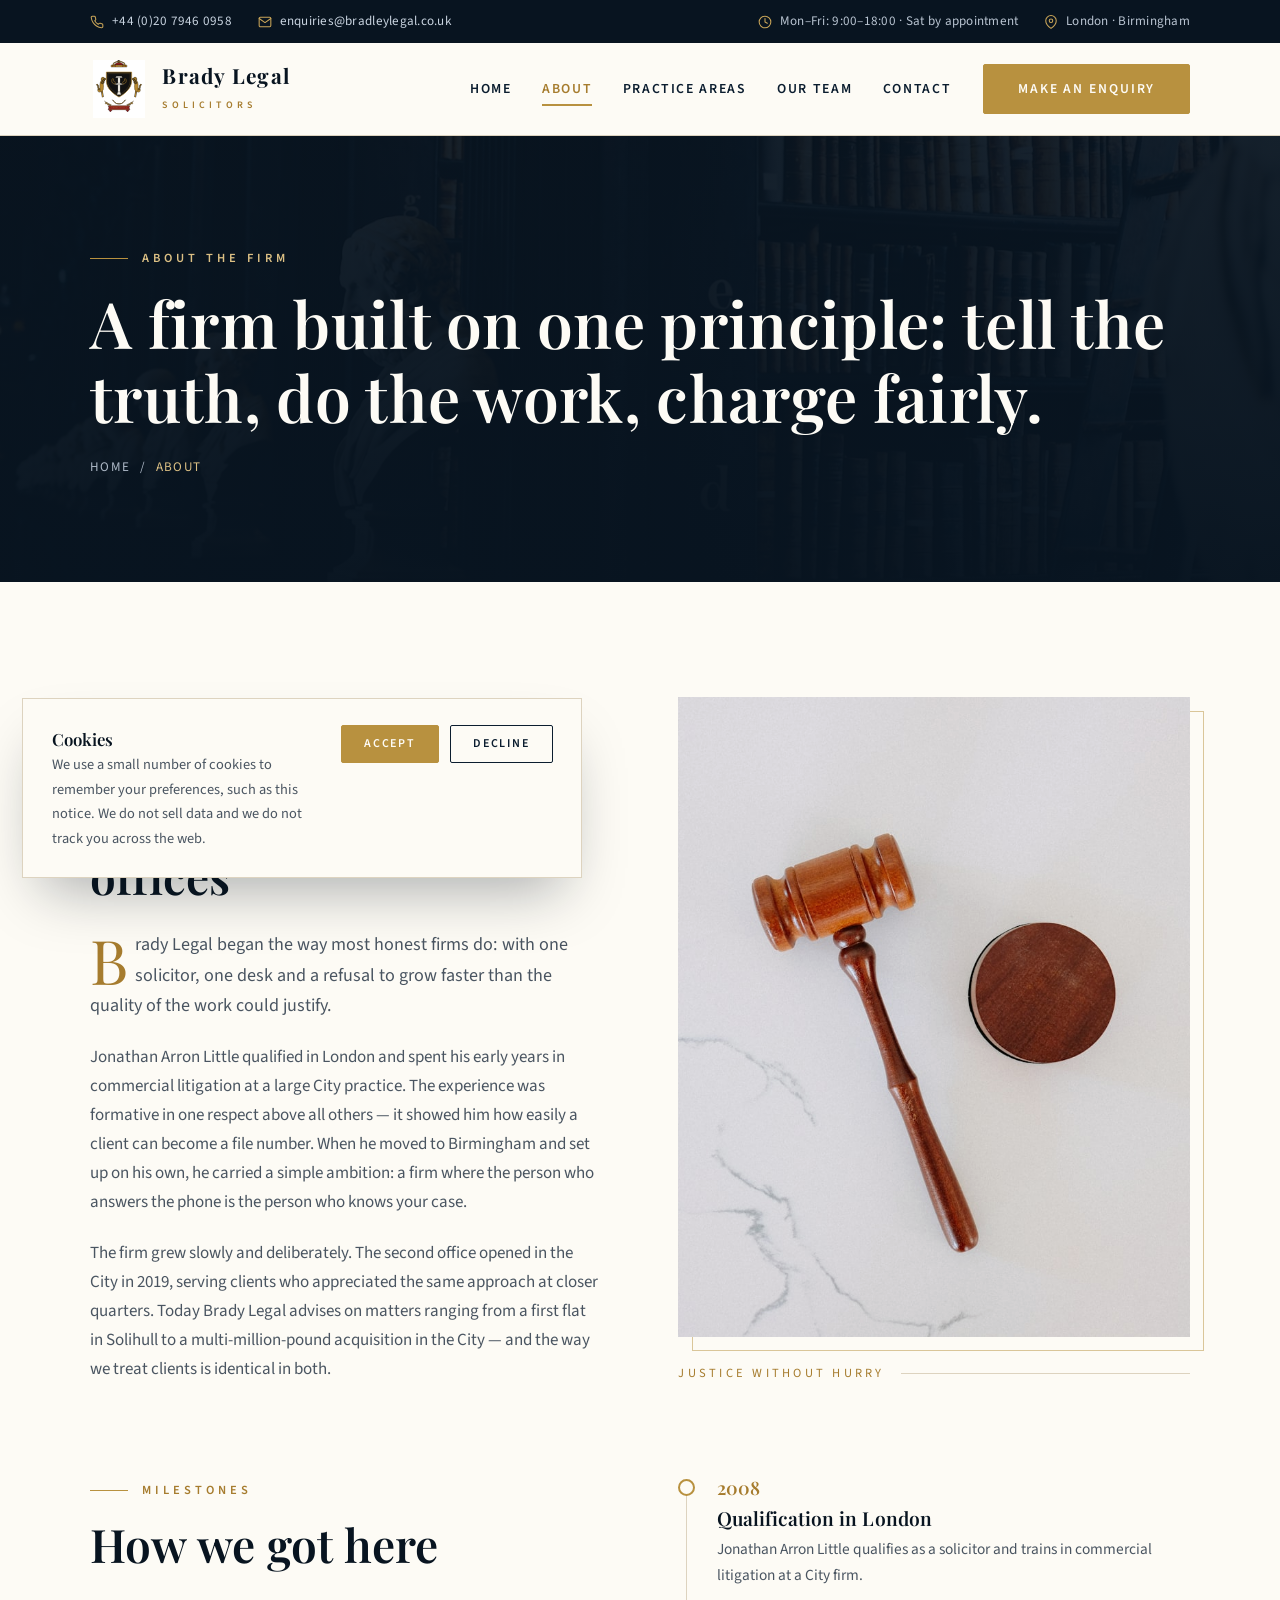
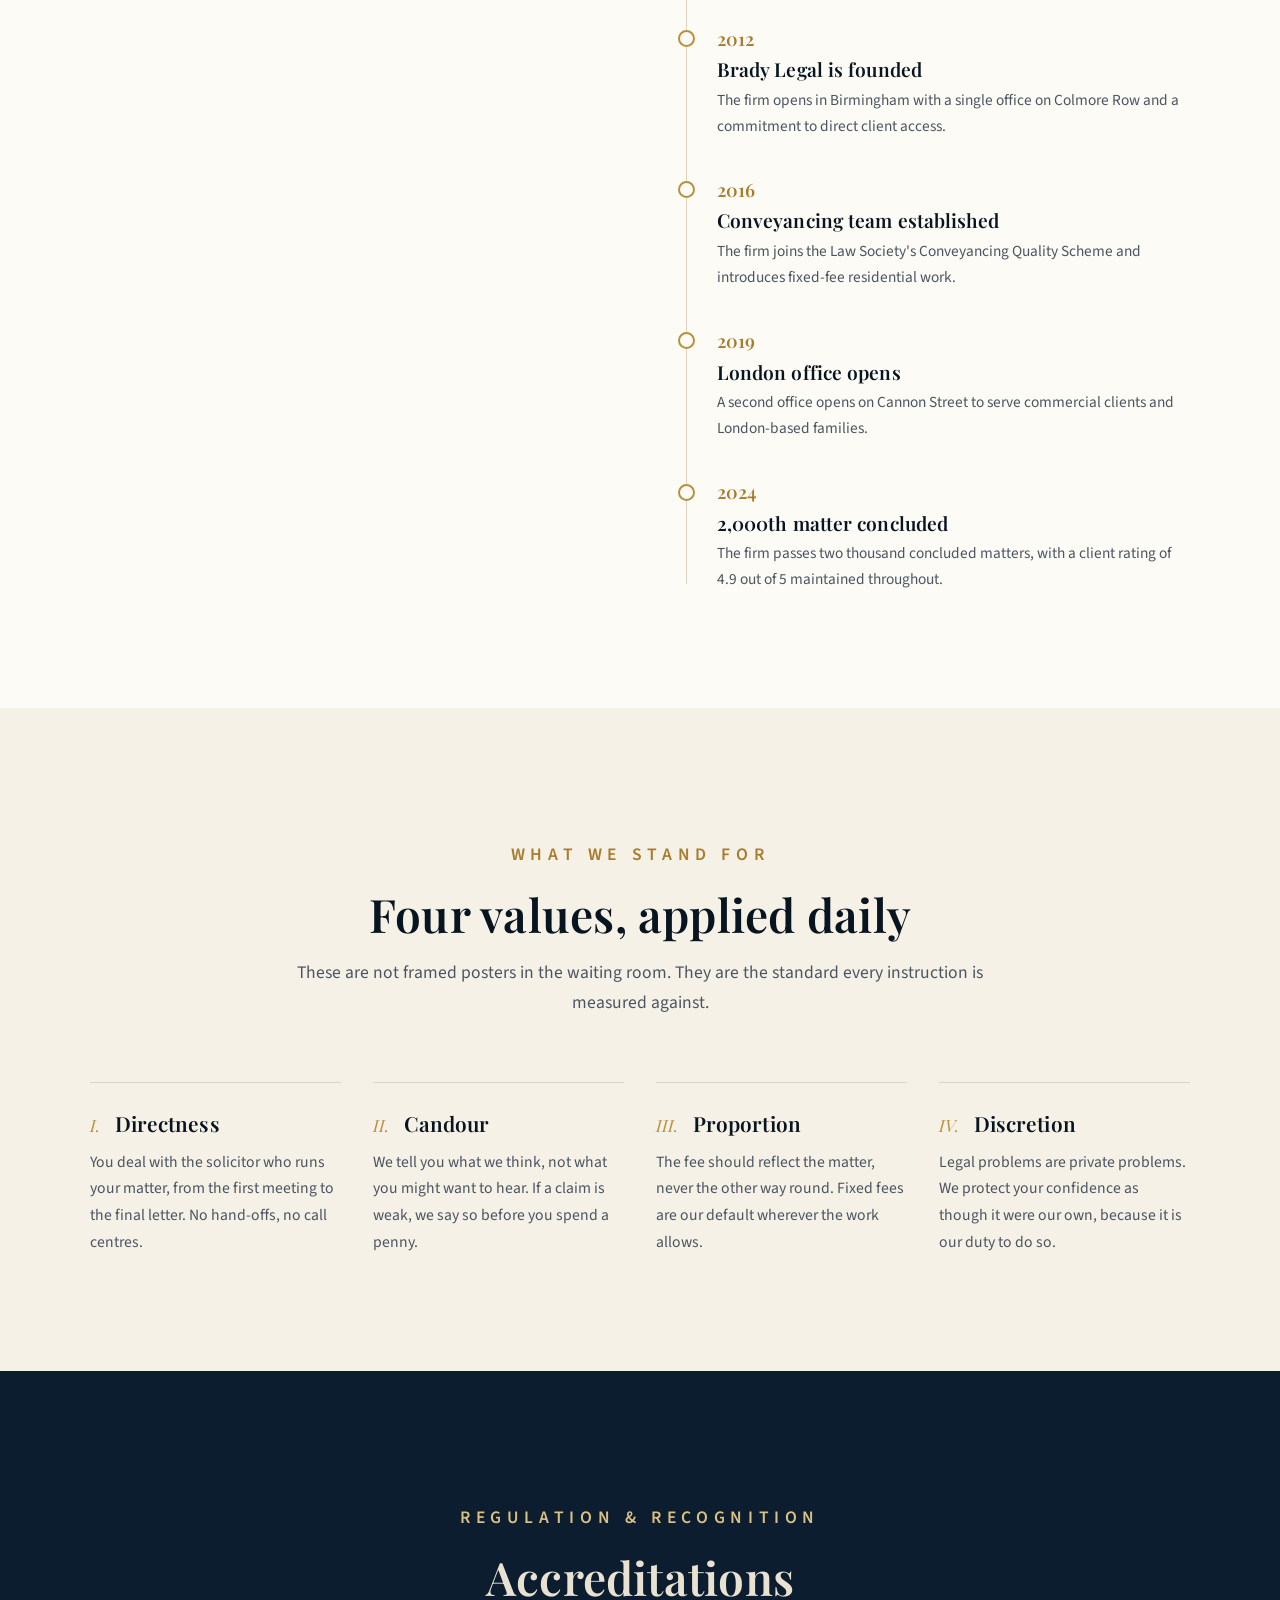
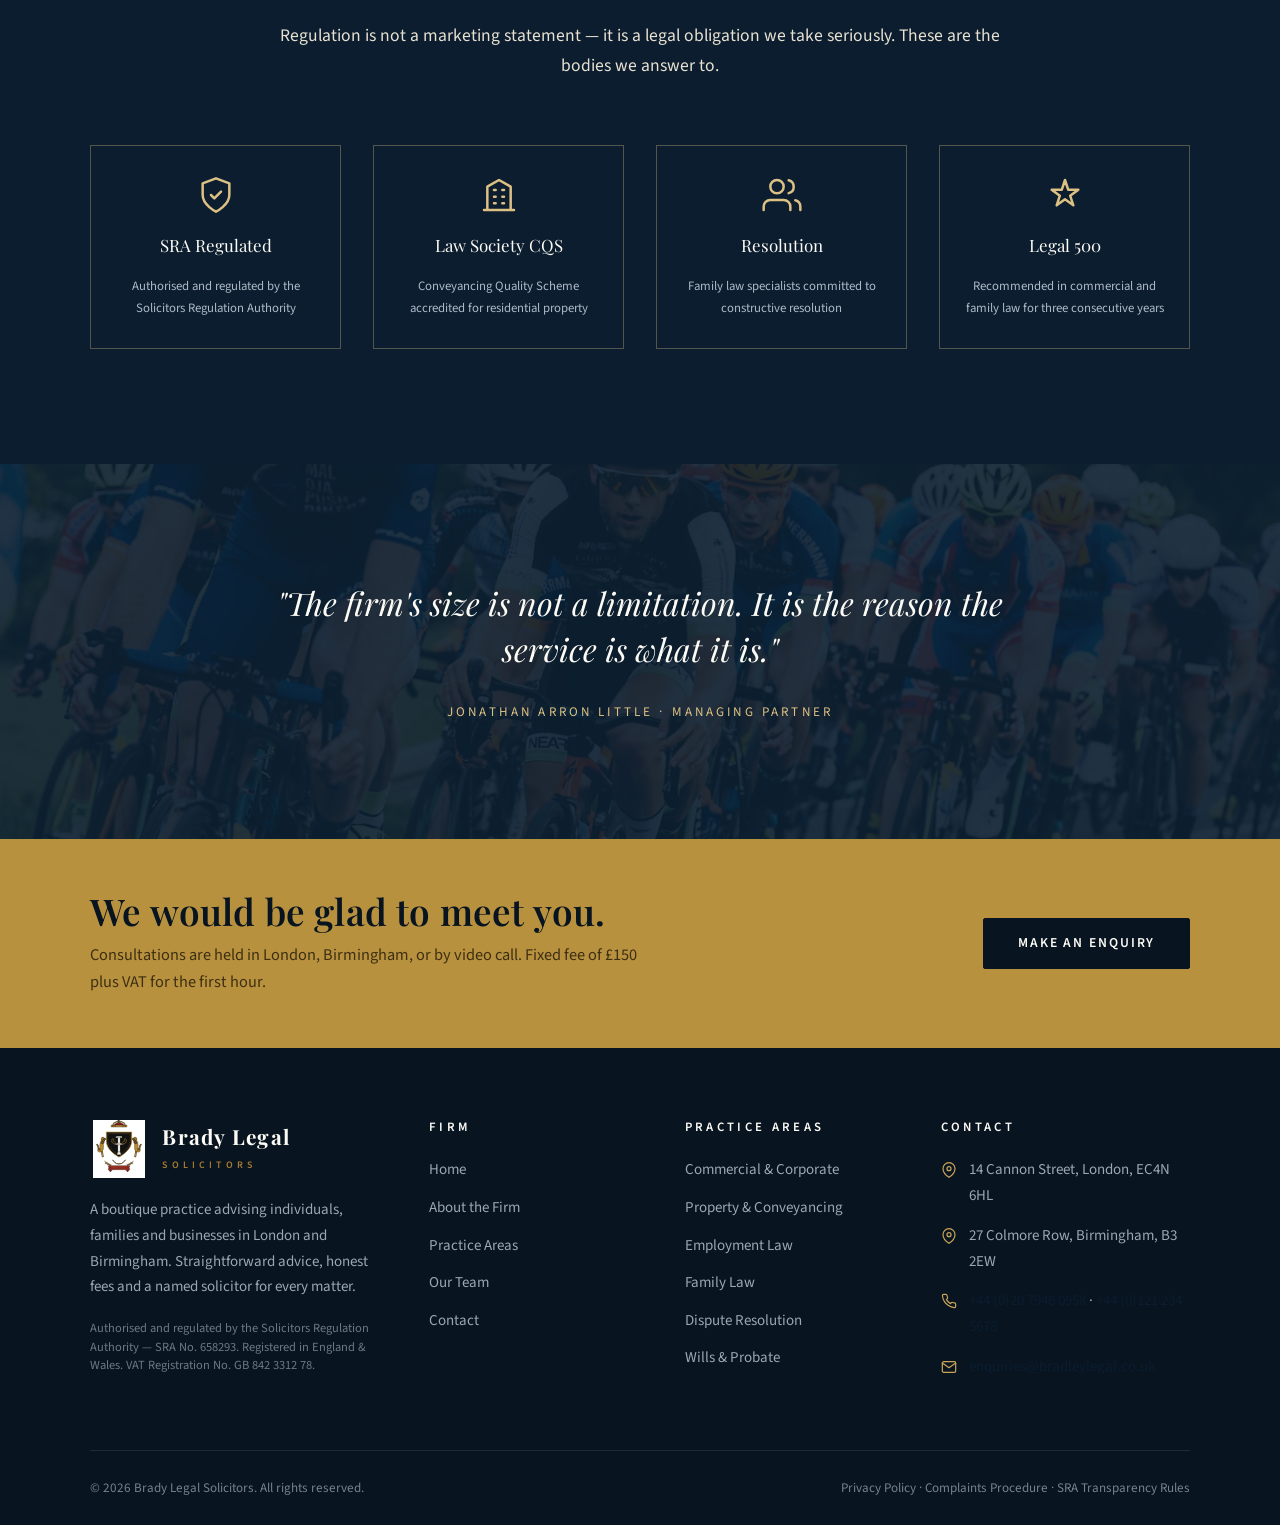
==== commit c7e02b6d: "Replace logo with heraldic coat of arms crest" ====
--- a/about.html
+++ b/about.html
@@ -10,7 +10,7 @@
   <link rel="preconnect" href="https://fonts.gstatic.com" crossorigin>
   <link href="https://fonts.googleapis.com/css2?family=Playfair+Display:ital,wght@0,400;0,500;0,600;0,700;1,400;1,500&family=Source+Sans+3:wght@300;400;600&display=swap" rel="stylesheet">
   <link rel="stylesheet" href="css/style.css">
-  <link rel="icon" type="image/svg+xml" href="data:image/svg+xml,%3Csvg xmlns='http://www.w3.org/2000/svg' viewBox='0 0 32 32'%3E%3Crect width='32' height='32' fill='%230b1d2f'/%3E%3Cpath d='M16 6v20M8 10h16M8 14h16M10 24h12' stroke='%23c9a558' stroke-width='2' fill='none' stroke-linecap='round'/%3E%3C/svg%3E">
+  <link rel="icon" type="image/svg+xml" href="assets/img/logo-favicon.svg">
 </head>
 <body>
 
@@ -45,7 +45,7 @@
     <div class="container header__inner">
       <a class="brand" href="index.html" aria-label="Brady Legal Solicitors — home">
         <span class="brand__mark">
-          <svg viewBox="0 0 32 32" fill="none" stroke-width="1.6" stroke-linecap="round"><path d="M16 6v20M8 10h16M8 14h16M10 24h12"/><path d="M16 6l6 3M16 6l-6 3"/></svg>
+          <img src="assets/img/logo.svg" alt="Brady Legal Solicitors crest">
         </span>
         <span>
           <span class="brand__name">Brady Legal</span>
@@ -229,7 +229,7 @@
         <div class="footer__about">
           <a class="brand" href="index.html" style="color:var(--ivory-100);">
             <span class="brand__mark">
-              <svg viewBox="0 0 32 32" fill="none" stroke-width="1.6" stroke-linecap="round"><path d="M16 6v20M8 10h16M8 14h16M10 24h12"/><path d="M16 6l6 3M16 6l-6 3"/></svg>
+              <img src="assets/img/logo.svg" alt="Brady Legal Solicitors crest">
             </span>
             <span>
               <span class="brand__name" style="color:var(--ivory-100);">Brady Legal</span>
--- a/css/style.css
+++ b/css/style.css
@@ -321,18 +321,17 @@
 }
 
 .brand__mark {
-  width: 46px;
-  height: 46px;
-  display: grid;
-  place-items: center;
-  background: var(--navy-800);
-  border: 1px solid var(--gold-500);
-  color: var(--gold-400);
-}
-
-.brand__mark svg {
-  width: 26px;
-  height: 26px;
+  width: 58px;
+  height: 58px;
+  display: block;
+  flex-shrink: 0;
+}
+
+.brand__mark img {
+  width: 100%;
+  height: 100%;
+  display: block;
+  object-fit: contain;
 }
 
 .brand__name {
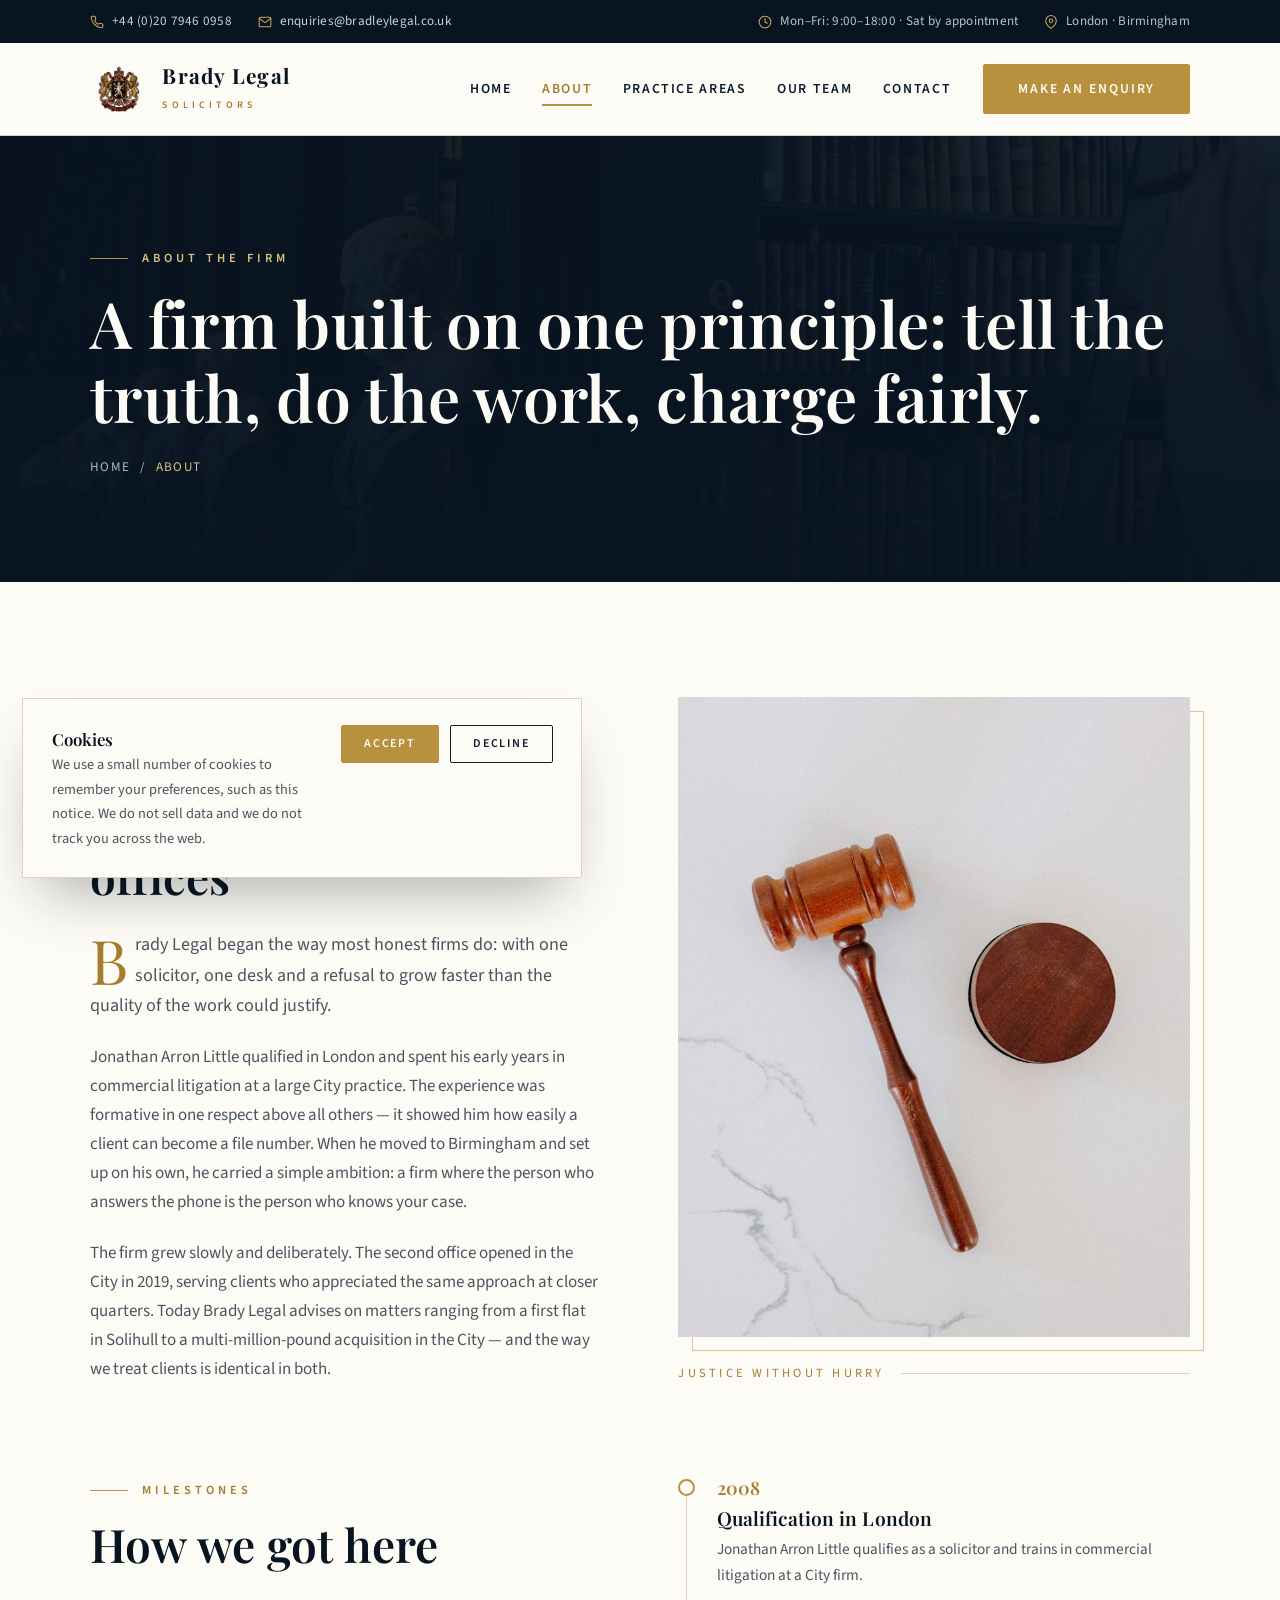
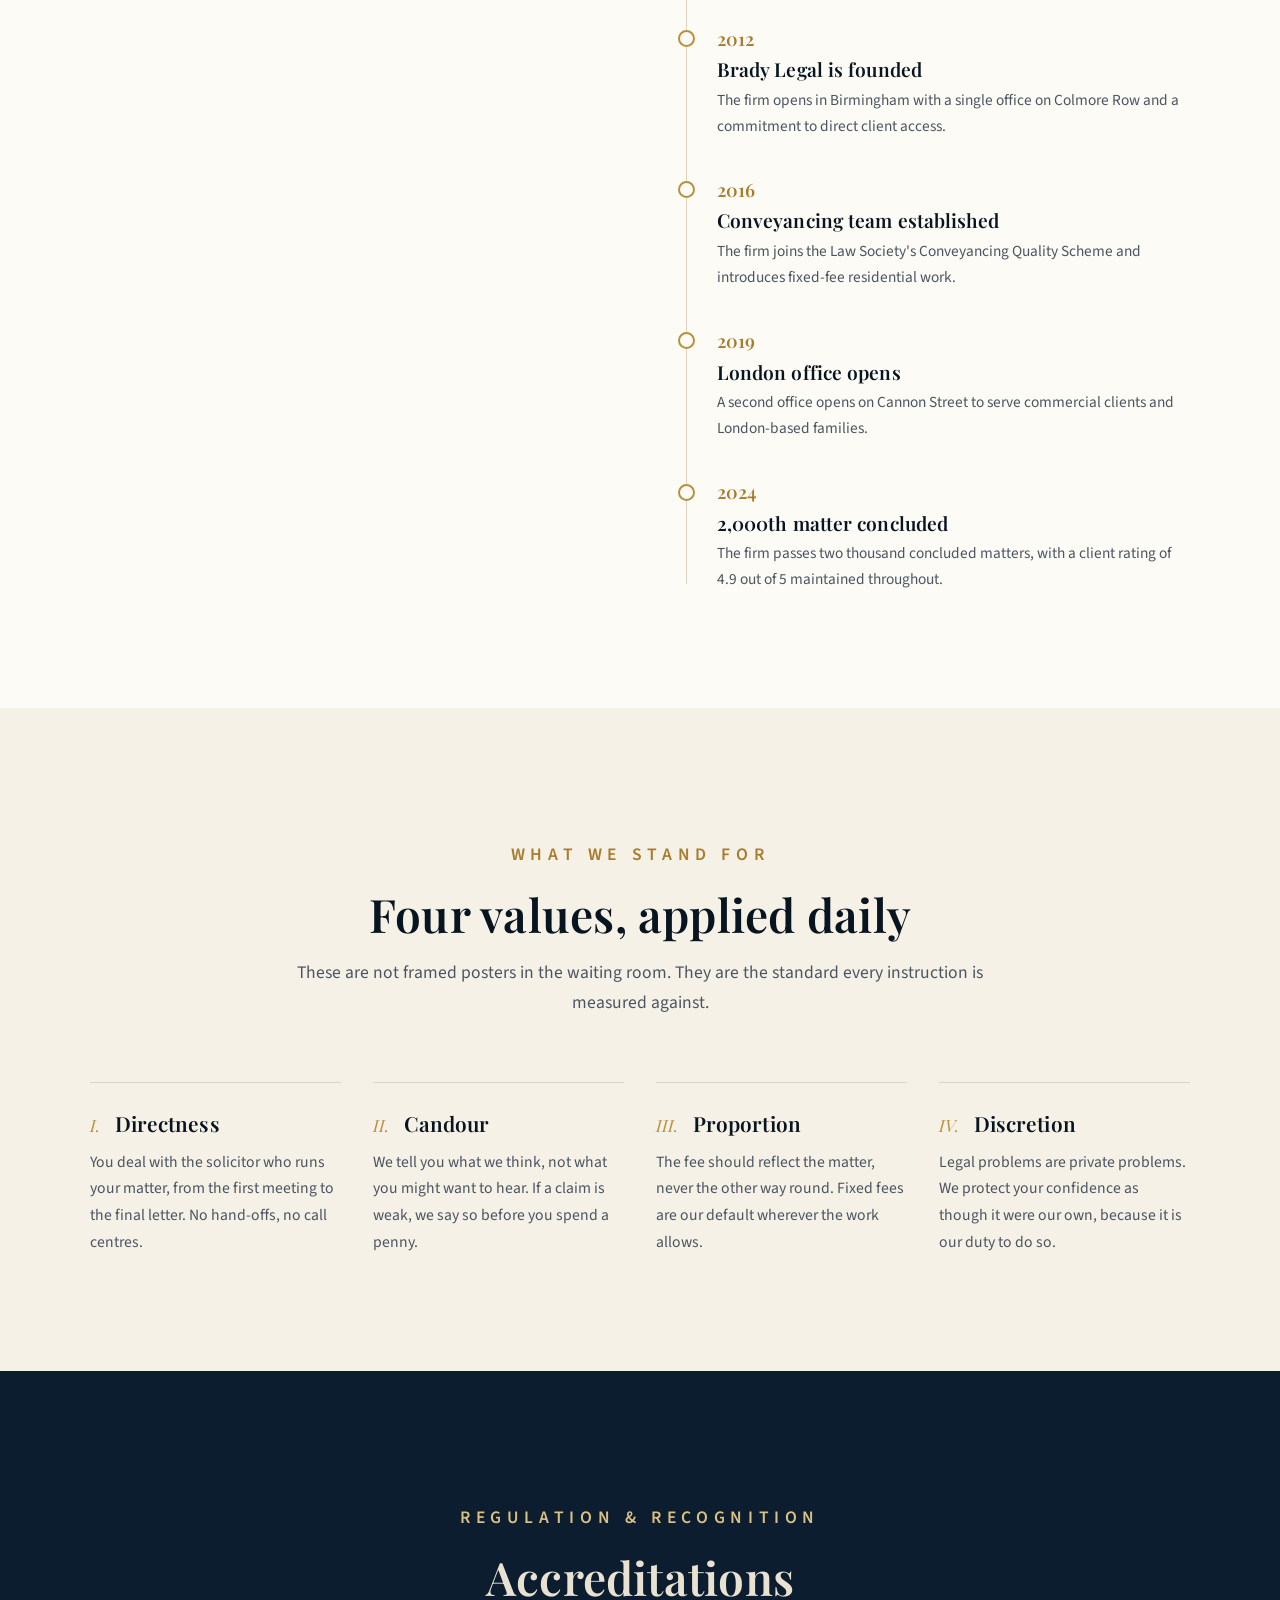
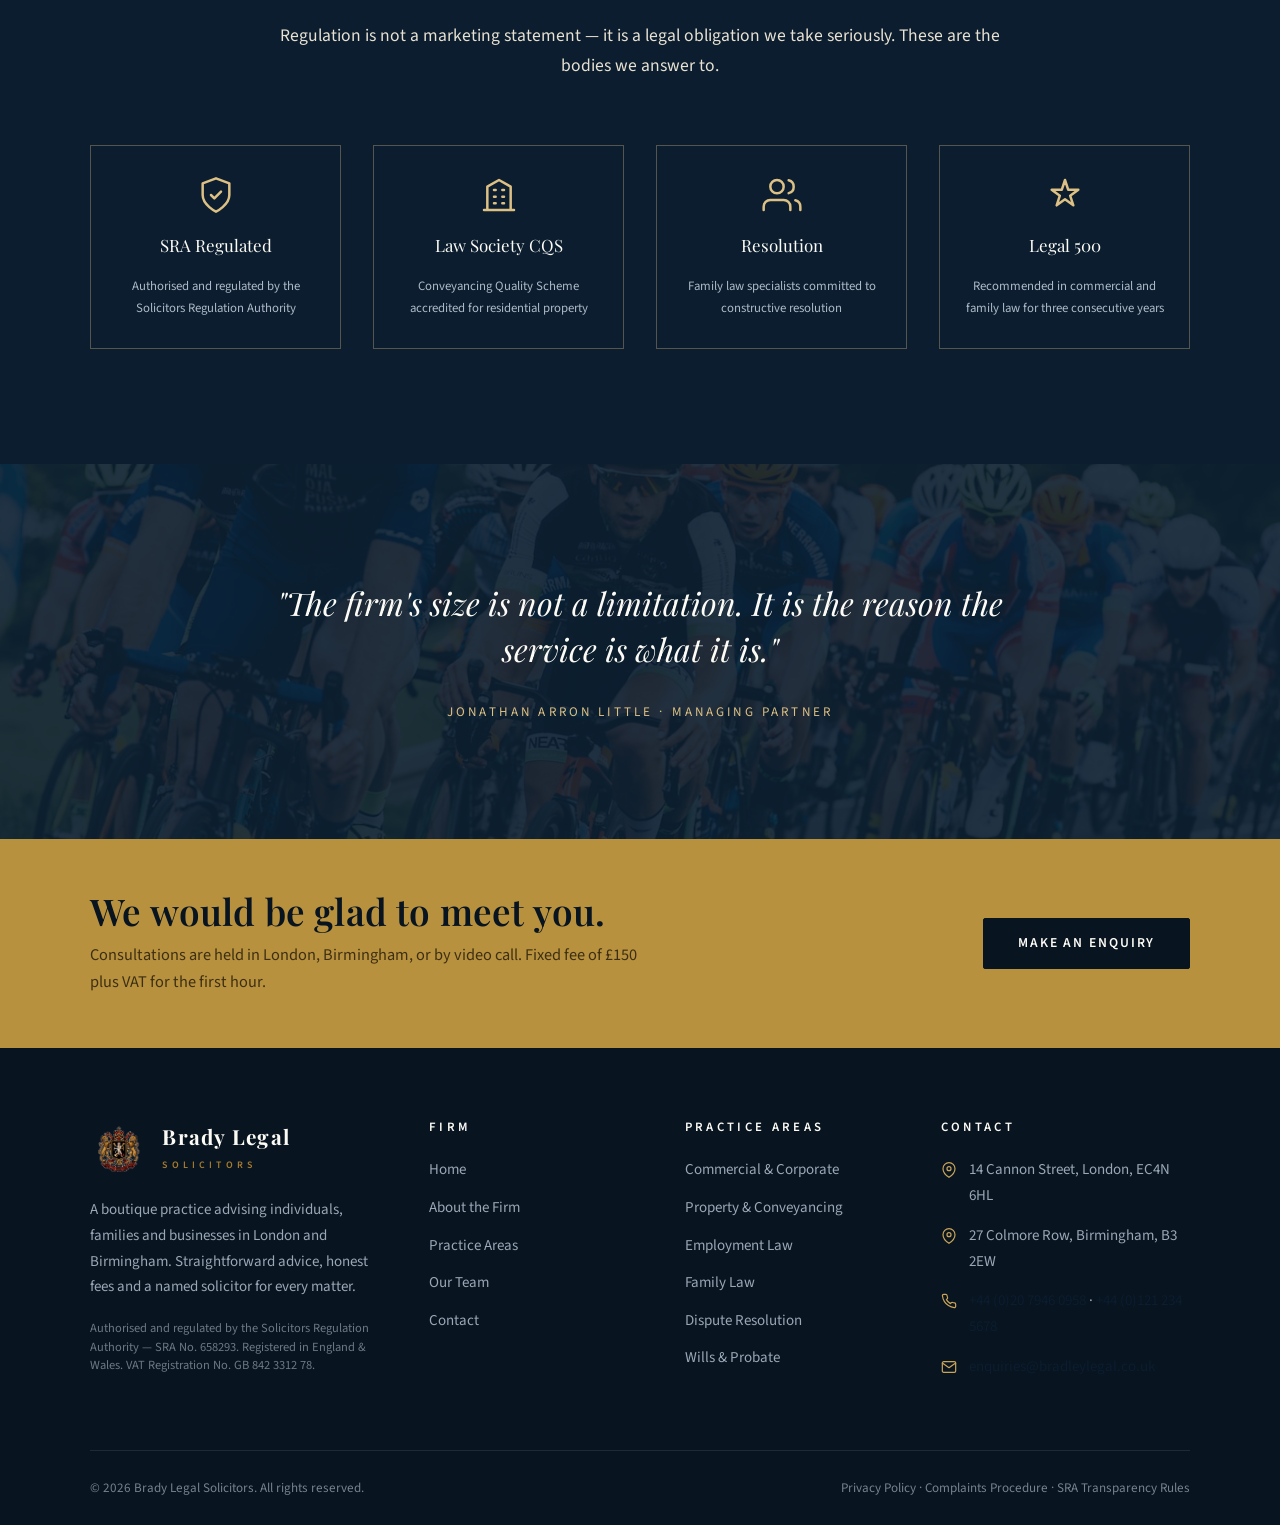
==== commit 07c37b27: "Use official firm logo with transparent background" ====
--- a/about.html
+++ b/about.html
@@ -10,7 +10,7 @@
   <link rel="preconnect" href="https://fonts.gstatic.com" crossorigin>
   <link href="https://fonts.googleapis.com/css2?family=Playfair+Display:ital,wght@0,400;0,500;0,600;0,700;1,400;1,500&family=Source+Sans+3:wght@300;400;600&display=swap" rel="stylesheet">
   <link rel="stylesheet" href="css/style.css">
-  <link rel="icon" type="image/svg+xml" href="assets/img/logo-favicon.svg">
+  <link rel="icon" type="image/svg+xml" href="assets/img/favicon.png">
 </head>
 <body>
 
@@ -45,7 +45,7 @@
     <div class="container header__inner">
       <a class="brand" href="index.html" aria-label="Brady Legal Solicitors — home">
         <span class="brand__mark">
-          <img src="assets/img/logo.svg" alt="Brady Legal Solicitors crest">
+          <img src="assets/img/logo.png" alt="Brady Legal Solicitors crest">
         </span>
         <span>
           <span class="brand__name">Brady Legal</span>
@@ -229,7 +229,7 @@
         <div class="footer__about">
           <a class="brand" href="index.html" style="color:var(--ivory-100);">
             <span class="brand__mark">
-              <img src="assets/img/logo.svg" alt="Brady Legal Solicitors crest">
+              <img src="assets/img/logo.png" alt="Brady Legal Solicitors crest">
             </span>
             <span>
               <span class="brand__name" style="color:var(--ivory-100);">Brady Legal</span>
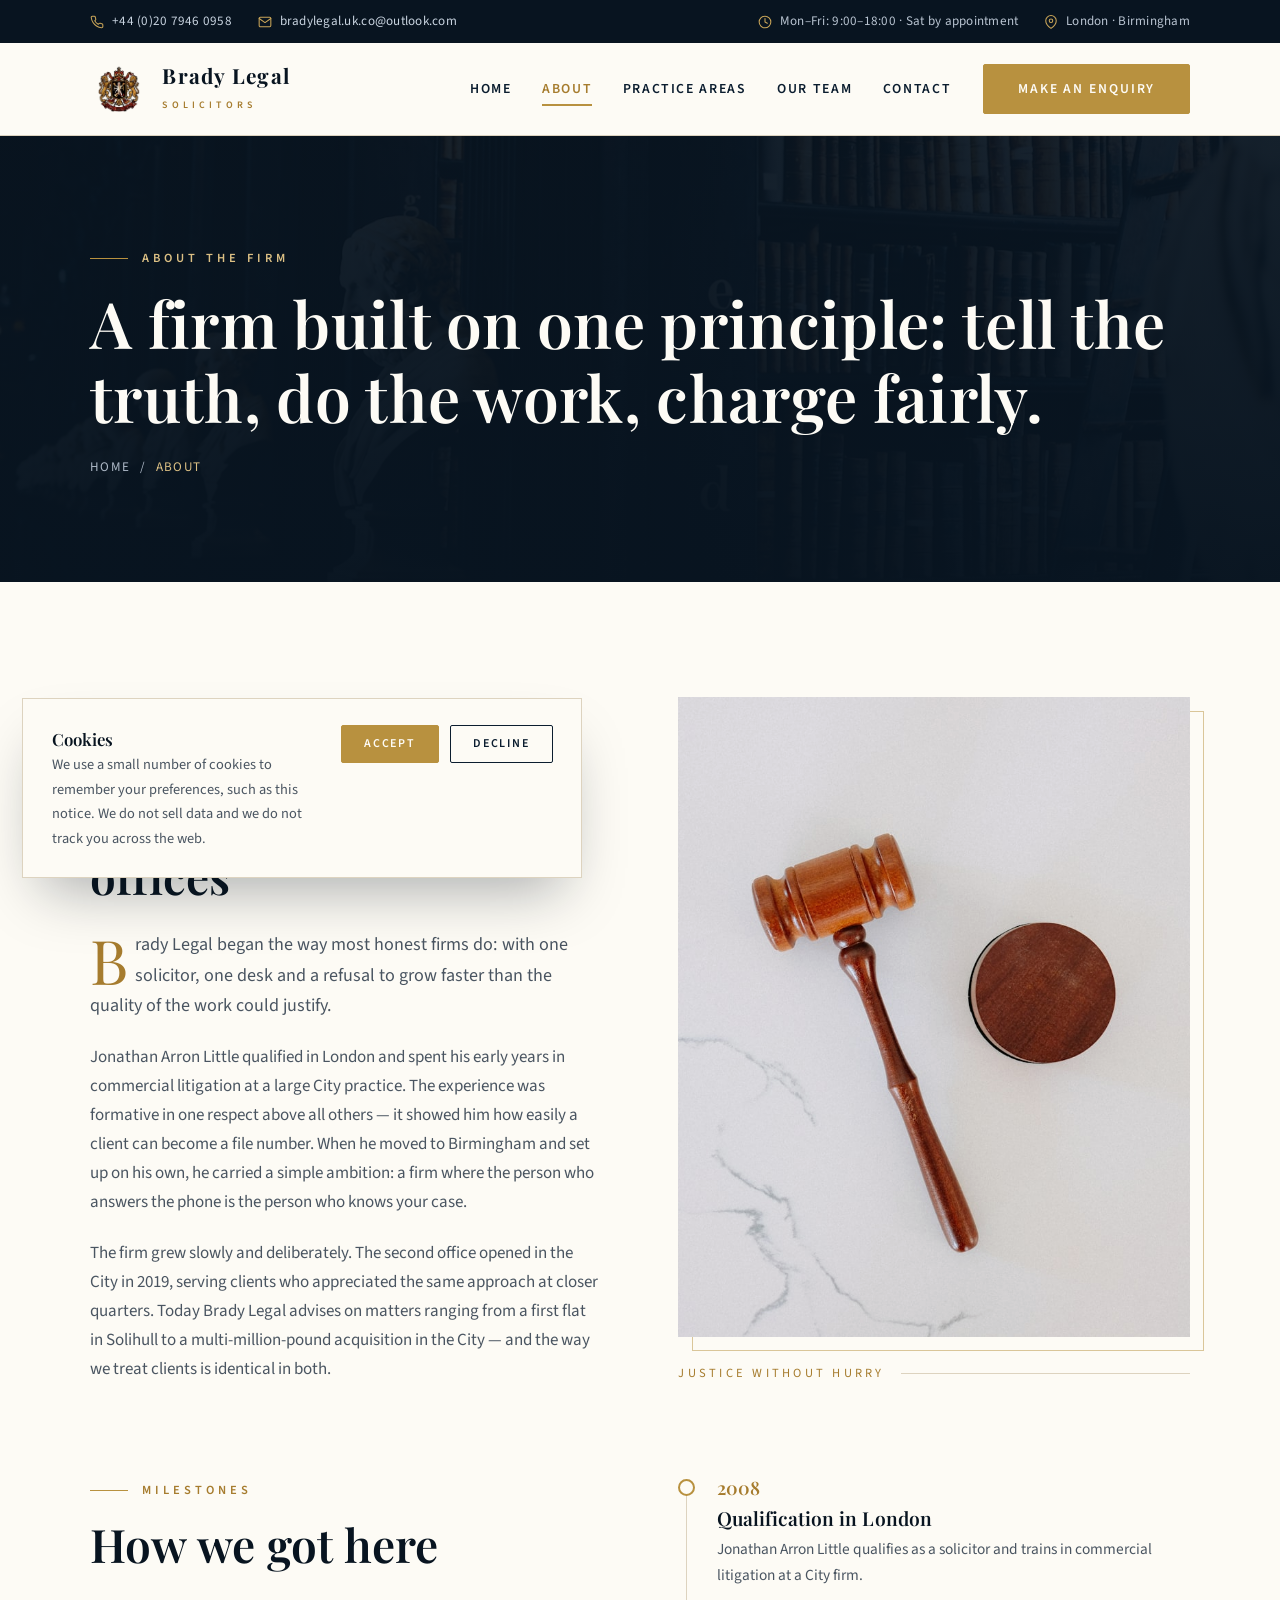
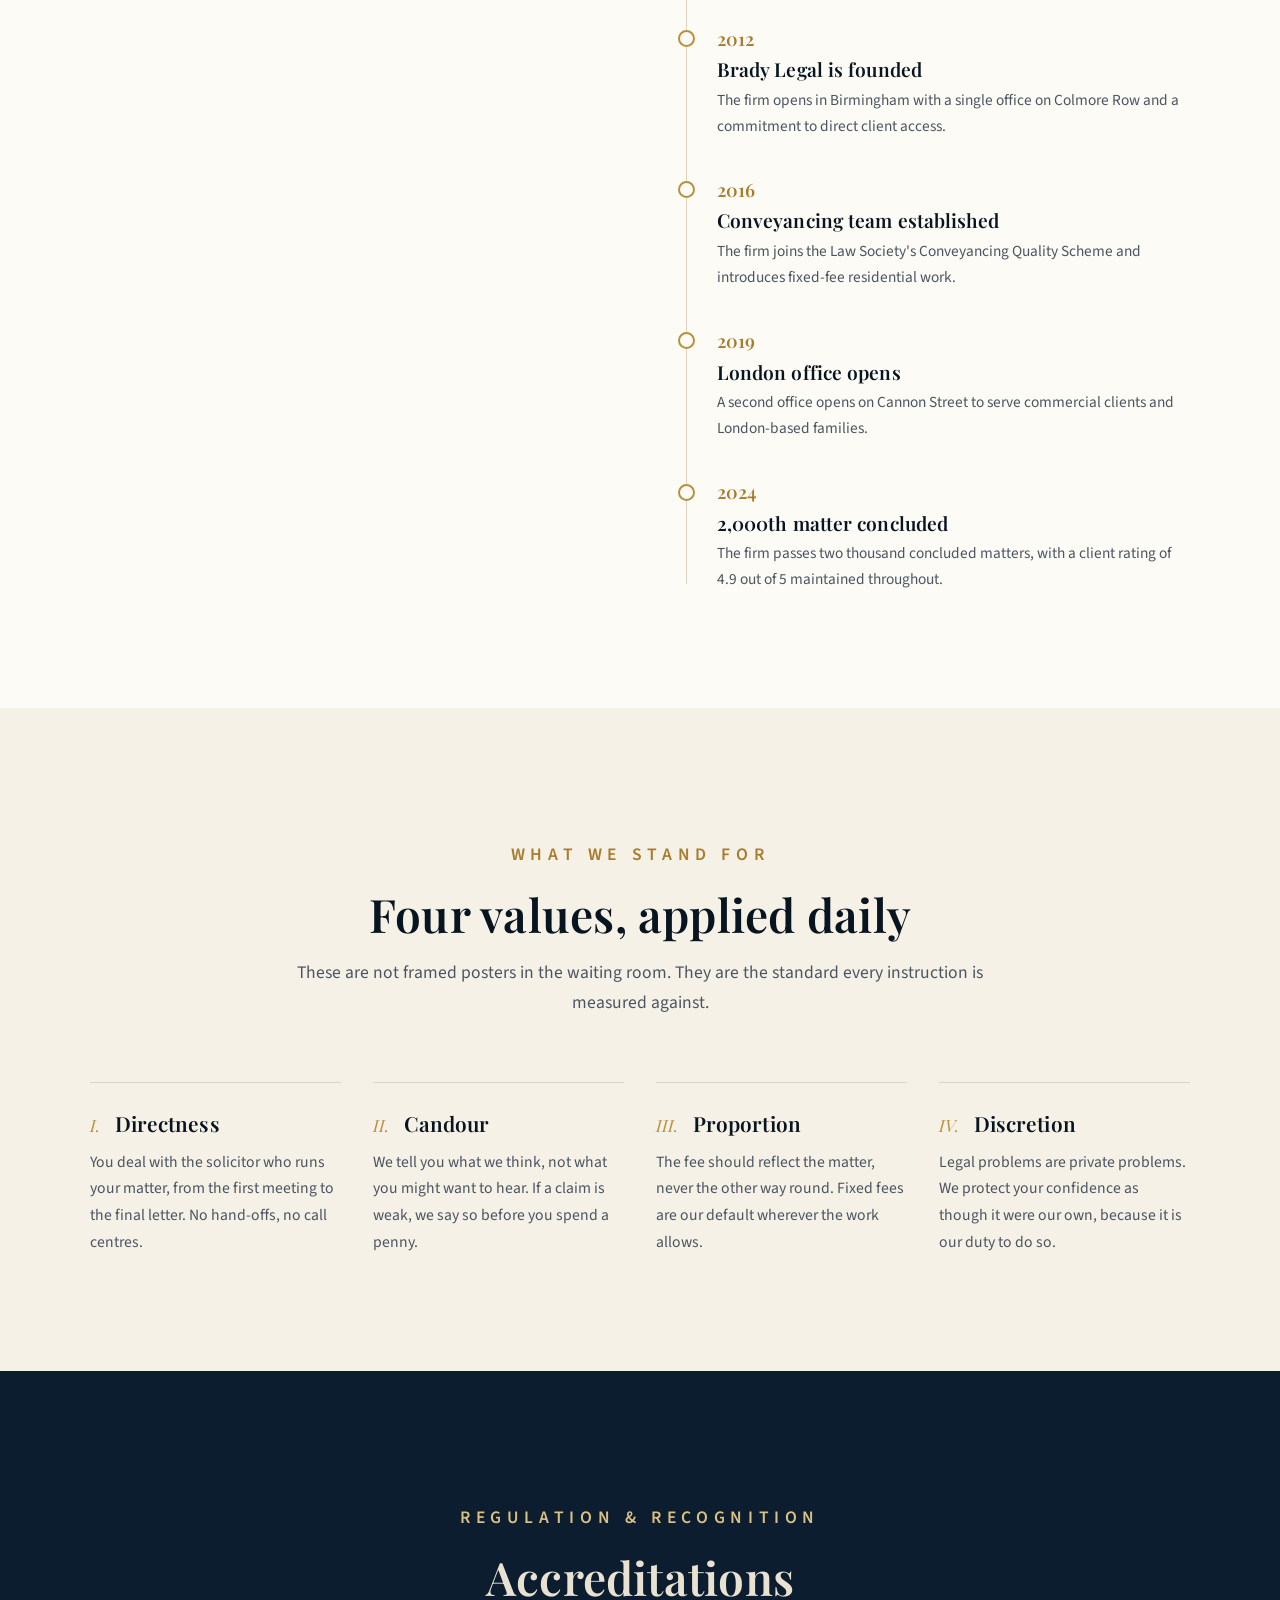
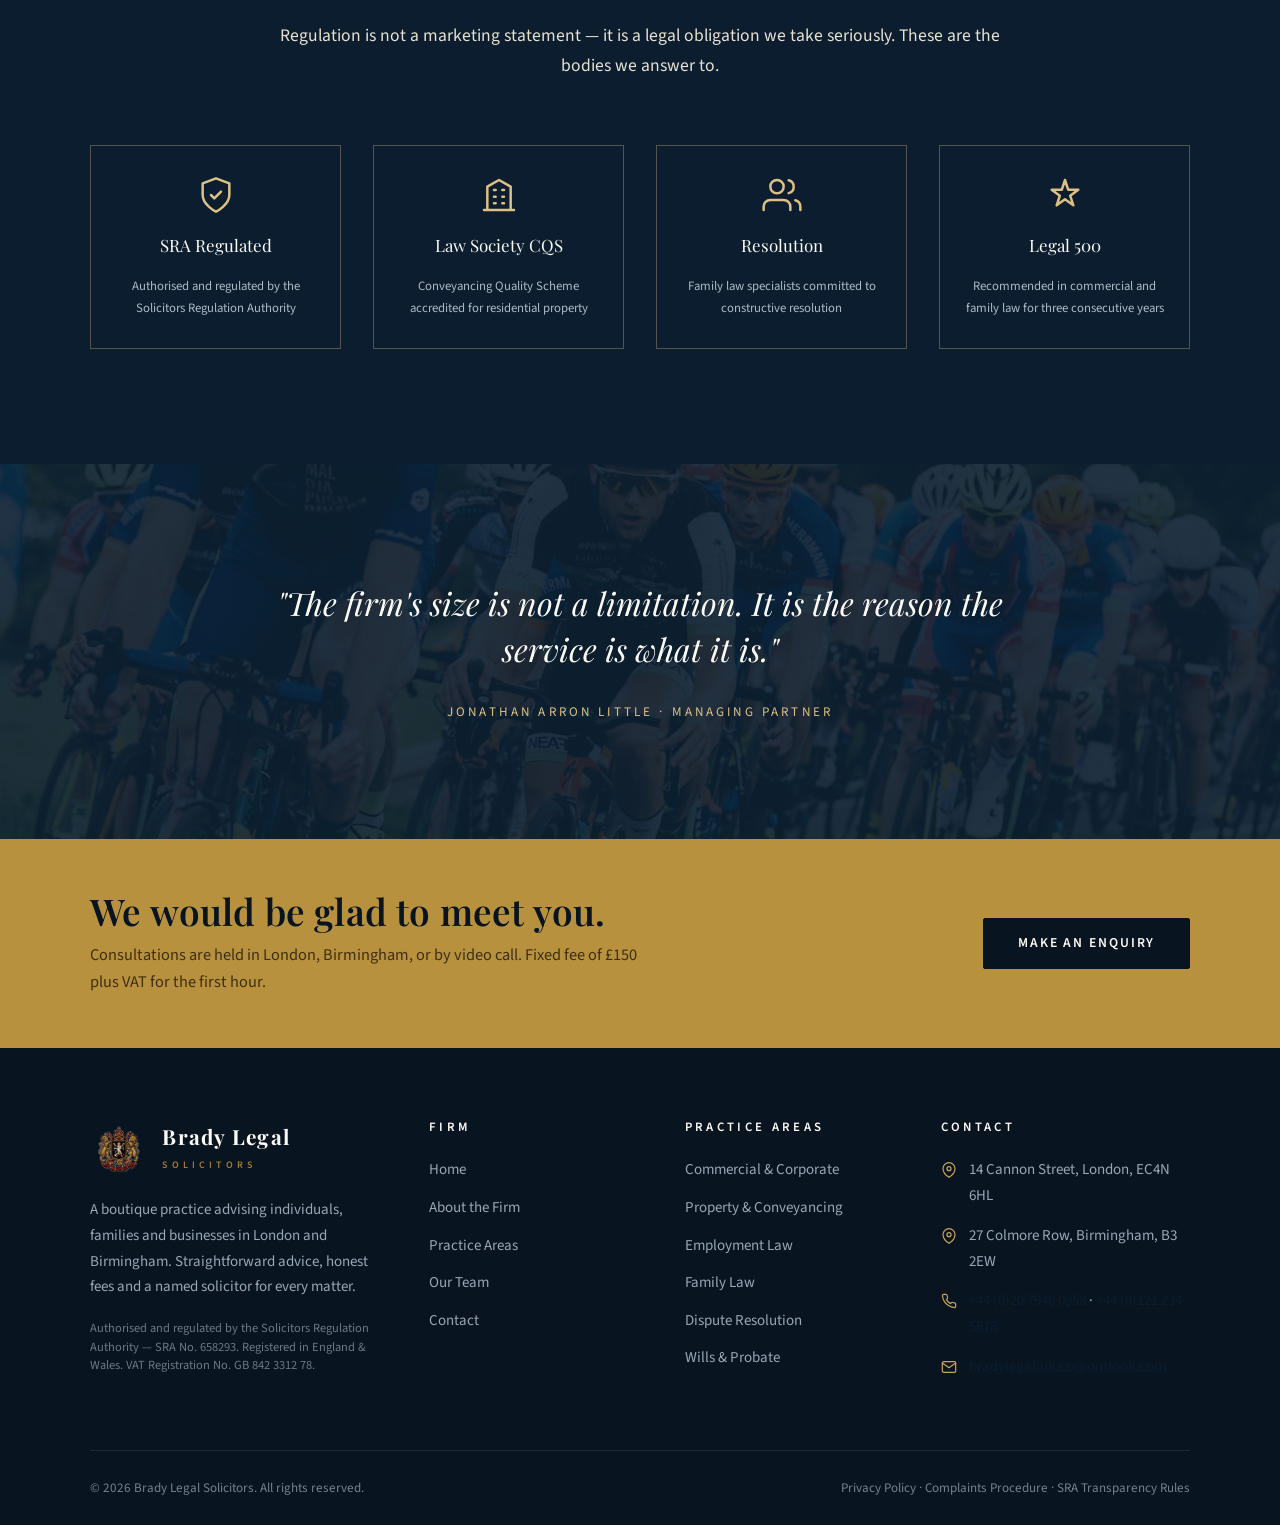
==== commit 306dbbf0: "Update firm email to bradylegal.uk.co@outlook.com" ====
--- a/about.html
+++ b/about.html
@@ -24,7 +24,7 @@
         </span>
         <span class="topbar__item hide-sm">
           <svg viewBox="0 0 24 24" fill="none" stroke-width="1.8" stroke-linecap="round" stroke-linejoin="round"><path d="M4 4h16c1.1 0 2 .9 2 2v12c0 1.1-.9 2-2 2H4c-1.1 0-2-.9-2-2V6c0-1.1.9-2 2-2z"/><polyline points="22,6 12,13 2,6"/></svg>
-          <a href="mailto:enquiries@bradleylegal.co.uk">enquiries@bradleylegal.co.uk</a>
+          <a href="mailto:bradylegal.uk.co@outlook.com">bradylegal.uk.co@outlook.com</a>
         </span>
       </div>
       <div class="topbar__right">
@@ -277,7 +277,7 @@
             </li>
             <li>
               <svg viewBox="0 0 24 24" fill="none" stroke-width="1.8" stroke-linecap="round" stroke-linejoin="round"><path d="M4 4h16c1.1 0 2 .9 2 2v12c0 1.1-.9 2-2 2H4c-1.1 0-2-.9-2-2V6c0-1.1.9-2 2-2z"/><polyline points="22,6 12,13 2,6"/></svg>
-              <span><a href="mailto:enquiries@bradleylegal.co.uk">enquiries@bradleylegal.co.uk</a></span>
+              <span><a href="mailto:bradylegal.uk.co@outlook.com">bradylegal.uk.co@outlook.com</a></span>
             </li>
           </ul>
         </div>
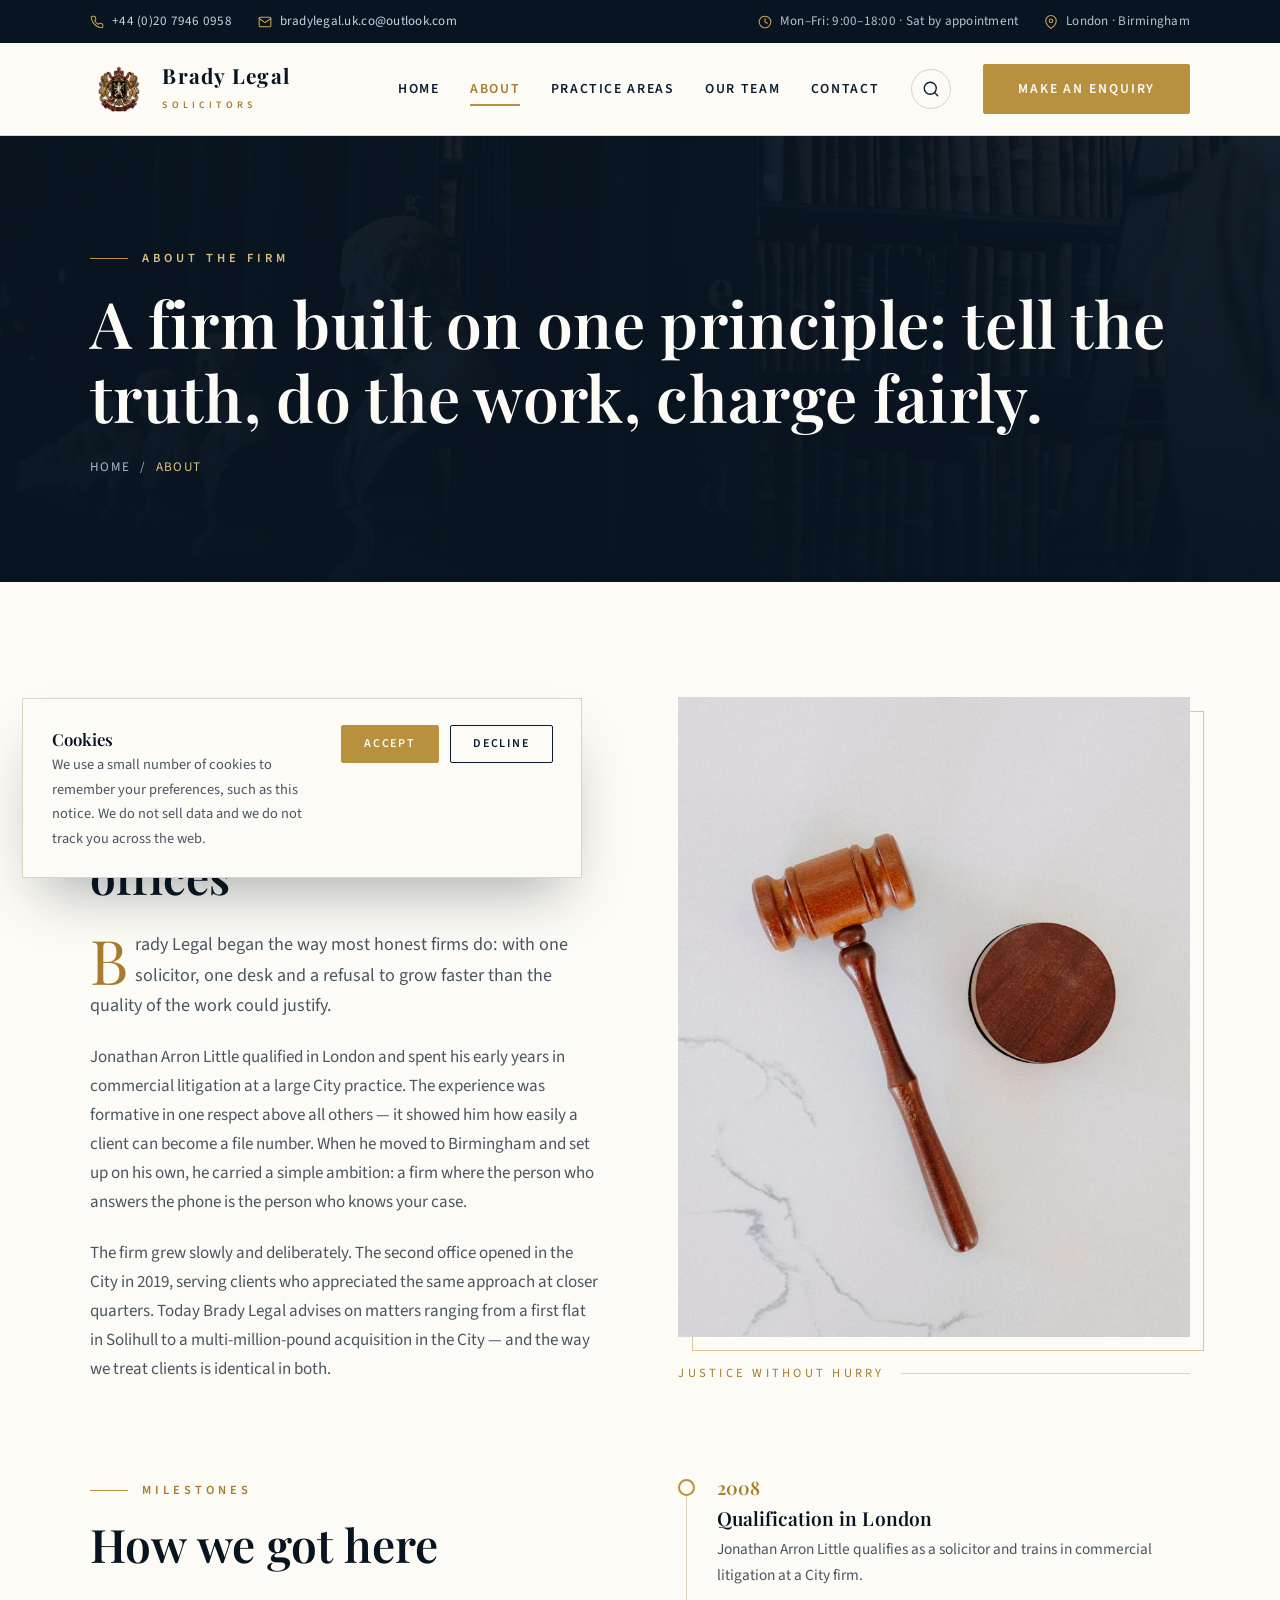
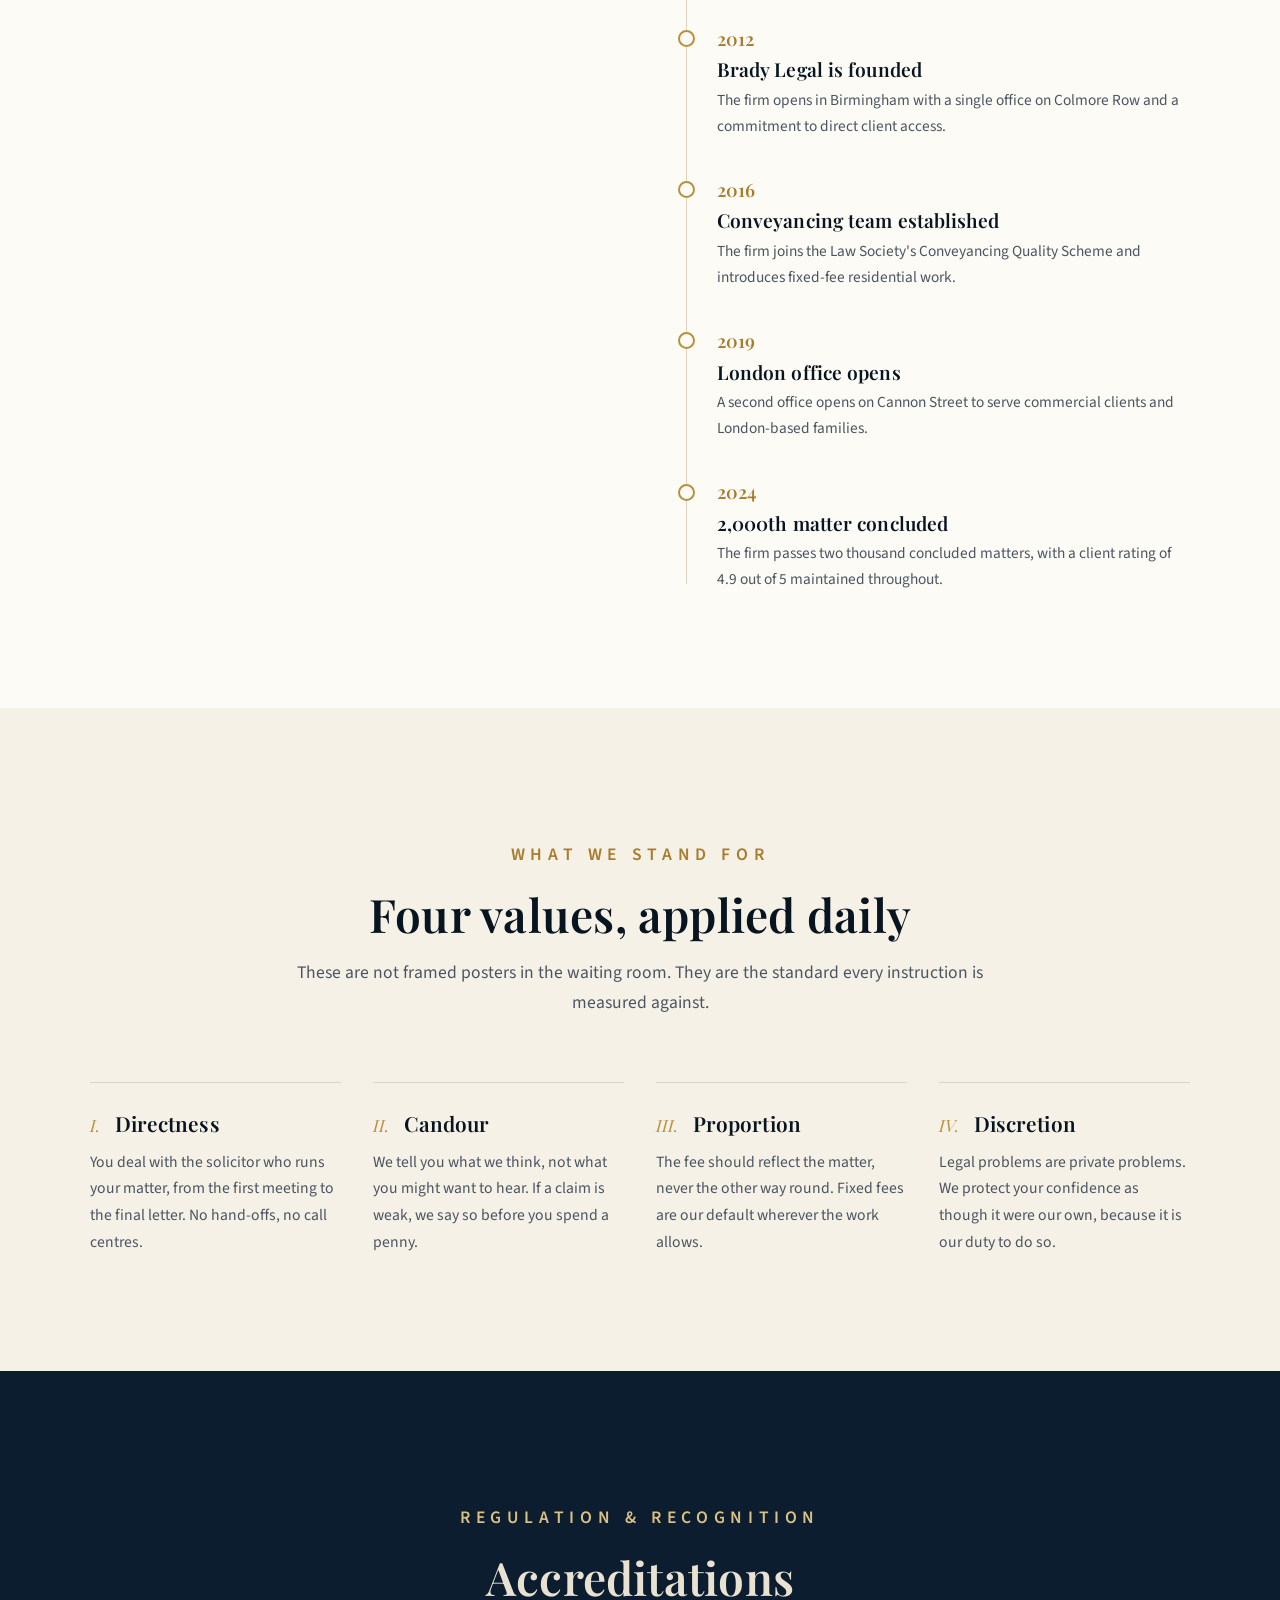
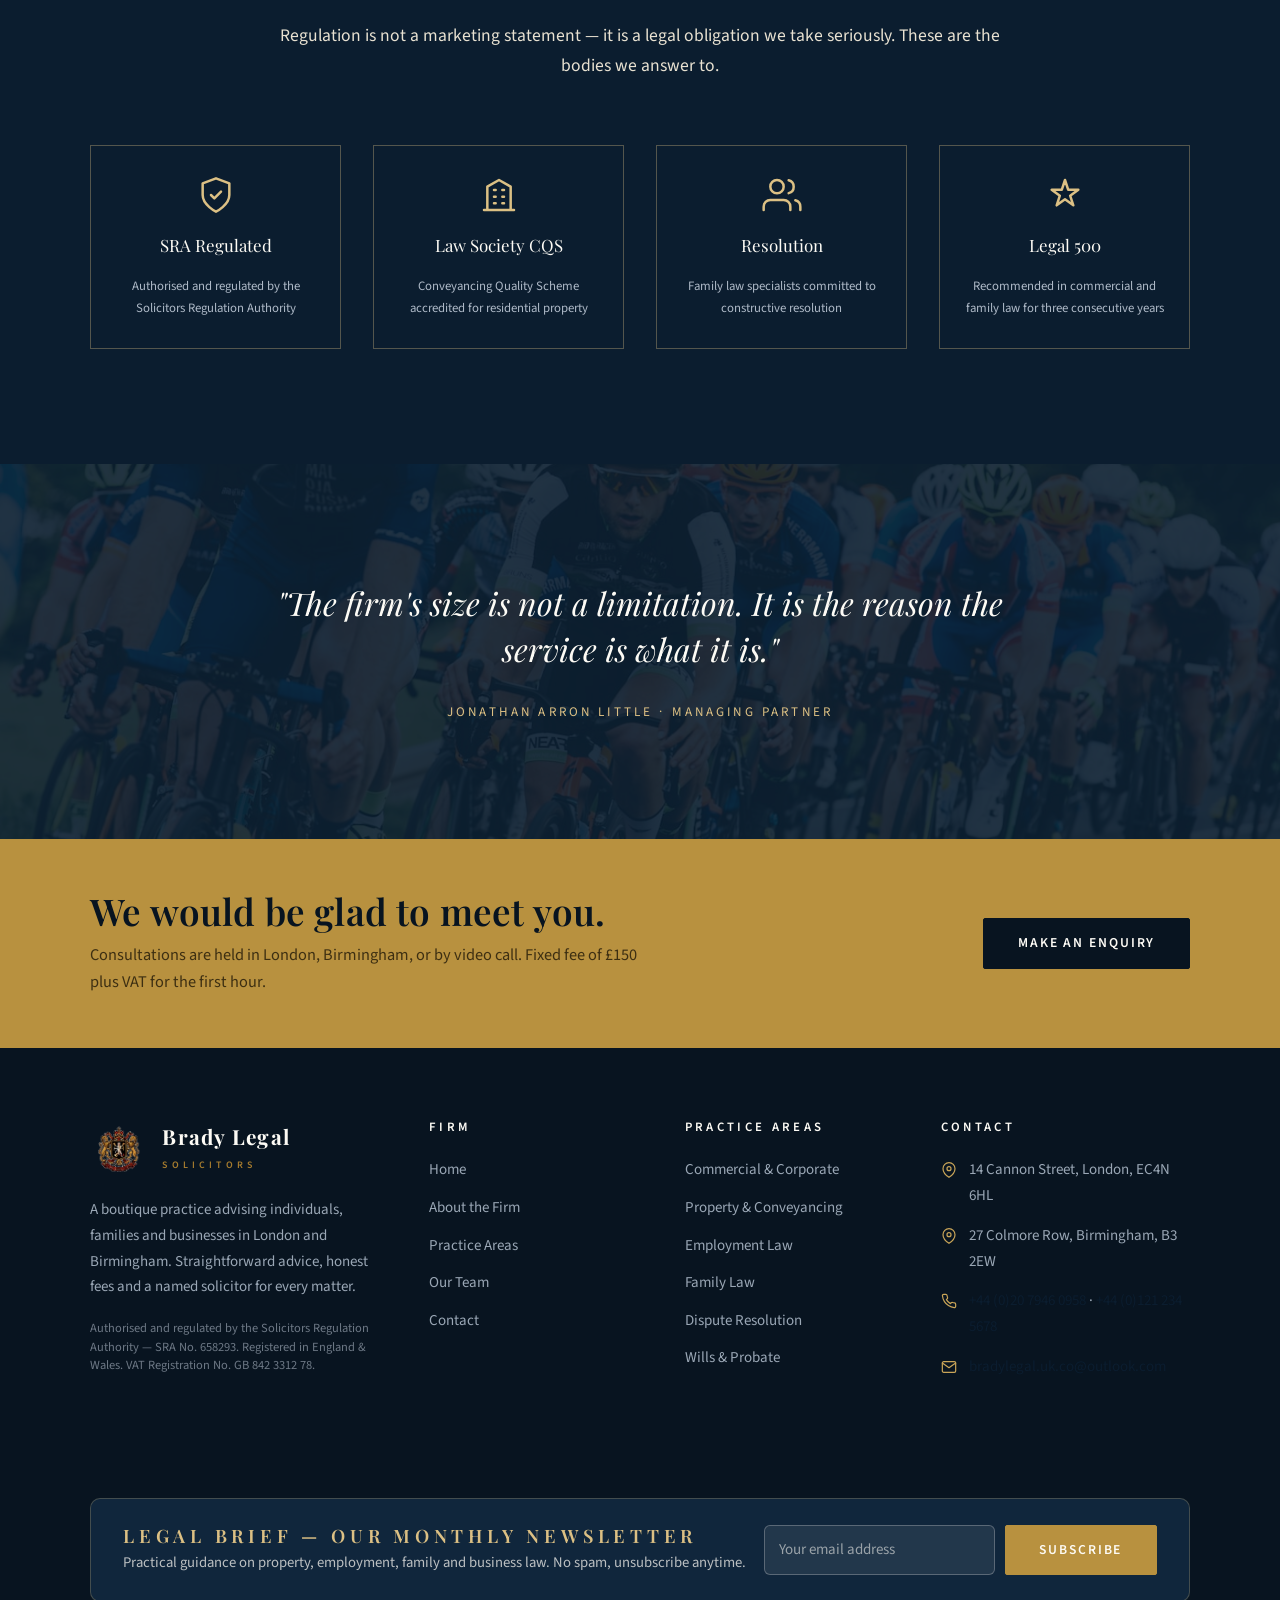
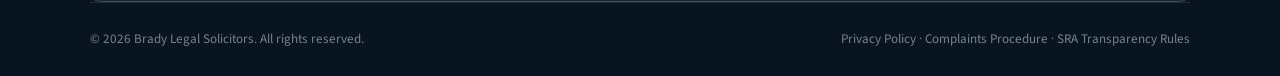
==== commit 9a02e71b: "Add GA4, site search, newsletter, case enquiry wizard" ====
--- a/about.html
+++ b/about.html
@@ -3,6 +3,14 @@
 <head>
   <meta charset="UTF-8">
   <meta name="google-site-verification" content="8b2198992113b233">
+  <!-- Google Analytics (GA4) -->
+  <script async src="https://www.googletagmanager.com/gtag/js?id=G-XXXXXXXXXX"></script>
+  <script>
+    window.dataLayer = window.dataLayer || [];
+    function gtag(){dataLayer.push(arguments);}
+    gtag('js', new Date());
+    gtag('config', 'G-XXXXXXXXXX');
+  </script>
   <meta name="viewport" content="width=device-width, initial-scale=1.0">
   <title>About the Firm | Brady Legal Solicitors</title>
   <meta name="description" content="The story, values and accreditations behind Brady Legal Solicitors, a boutique law firm in London and Birmingham led by Jonathan Arron Little.">
@@ -61,6 +69,9 @@
           <li><a class="nav__link" href="team.html">Our Team</a></li>
           <li><a class="nav__link" href="contact.html">Contact</a></li>
         </ul>
+        <button class="nav__search" type="button" data-search-open aria-label="Search the site" title="Search (Ctrl+K)">
+          <svg viewBox="0 0 24 24" fill="none" stroke="currentColor" stroke-width="1.8" stroke-linecap="round" stroke-linejoin="round"><circle cx="11" cy="11" r="8"/><line x1="21" y1="21" x2="16.65" y2="16.65"/></svg>
+        </button>
         <a class="btn btn--gold nav__cta" href="contact.html">Make an Enquiry</a>
         <button class="nav__toggle" aria-label="Toggle menu" aria-expanded="false">
           <svg viewBox="0 0 24 24" fill="none" stroke="currentColor" stroke-width="1.8" stroke-linecap="round"><line x1="3" y1="7" x2="21" y2="7"/><line x1="3" y1="12" x2="21" y2="12"/><line x1="3" y1="17" x2="21" y2="17"/></svg>
@@ -282,6 +293,17 @@
           </ul>
         </div>
       </div>
+  <div class="footer__news">
+        <div>
+          <h4>Legal Brief &mdash; our monthly newsletter</h4>
+          <p>Practical guidance on property, employment, family and business law. No spam, unsubscribe anytime.</p>
+        </div>
+        <form class="newsletter-form" data-newsletter-form novalidate>
+          <input type="email" name="email" placeholder="Your email address" required aria-label="Email address">
+          <button class="btn btn--gold" type="submit">Subscribe</button>
+        </form>
+        <div class="form-status" role="status" aria-live="polite"></div>
+      </div>
       <div class="footer__legal">
         <span>&copy; <span data-year>2026</span> Brady Legal Solicitors. All rights reserved.</span>
         <span>Privacy Policy &middot; Complaints Procedure &middot; SRA Transparency Rules</span>
@@ -305,6 +327,18 @@
     <svg viewBox="0 0 24 24" fill="none" stroke="currentColor" stroke-width="2" stroke-linecap="round" stroke-linejoin="round"><path d="M12 19V5M5 12l7-7 7 7"/></svg>
   </button>
 
+  <!-- Site search overlay -->
+  <div class="search-overlay" id="searchOverlay" hidden>
+    <div class="search-overlay__panel" role="dialog" aria-modal="true" aria-label="Site search">
+      <form class="search-overlay__form" data-search-form>
+        <svg viewBox="0 0 24 24" fill="none" stroke="currentColor" stroke-width="1.8" stroke-linecap="round" stroke-linejoin="round"><circle cx="11" cy="11" r="8"/><line x1="21" y1="21" x2="16.65" y2="16.65"/></svg>
+        <input type="search" placeholder="Search the site &mdash; try &ldquo;conveyancing&rdquo;, &ldquo;divorce&rdquo;, &ldquo;wills&rdquo;&hellip;" data-search-input aria-label="Search the site">
+        <button type="button" class="search-overlay__close" data-search-close aria-label="Close search">&#10005;</button>
+      </form>
+      <div class="search-overlay__results" data-search-results></div>
+    </div>
+  </div>
+
   <script src="js/main.js"></script>
 </body>
 </html>
--- a/css/style.css
+++ b/css/style.css
@@ -1819,3 +1819,254 @@
     gap: 0.6rem;
   }
 }
+
+/* ==========================================================================
+   New features: site search, newsletter, case enquiry wizard
+   ========================================================================== */
+
+/* ---------- Search button in nav ---------- */
+
+.nav__search {
+  display: inline-flex;
+  align-items: center;
+  justify-content: center;
+  width: 40px;
+  height: 40px;
+  border: 1px solid var(--line);
+  border-radius: 999px;
+  background: transparent;
+  color: var(--navy-800);
+  cursor: pointer;
+  transition: color .2s, border-color .2s, background .2s;
+}
+.nav__search svg { width: 18px; height: 18px; }
+.nav__search:hover { color: var(--gold-500); border-color: var(--gold-500); }
+
+/* ---------- Search overlay ---------- */
+
+.search-overlay {
+  position: fixed;
+  inset: 0;
+  z-index: 1000;
+  background: rgba(8, 20, 32, 0.82);
+  backdrop-filter: blur(4px);
+  display: flex;
+  justify-content: center;
+  align-items: flex-start;
+  padding: 12vh 20px 20px;
+}
+.search-overlay[hidden] { display: none; }
+.search-overlay__panel {
+  width: 100%;
+  max-width: 640px;
+  background: var(--ivory-100);
+  border: 1px solid var(--line);
+  border-radius: 12px;
+  box-shadow: 0 24px 60px rgba(0, 0, 0, .35);
+  overflow: hidden;
+}
+.search-overlay__form {
+  display: flex;
+  align-items: center;
+  gap: 12px;
+  padding: 14px 18px;
+  border-bottom: 1px solid var(--line);
+}
+.search-overlay__form svg { width: 20px; height: 20px; color: var(--gold-500); flex: none; }
+.search-overlay__form input {
+  flex: 1;
+  border: none;
+  background: transparent;
+  font: inherit;
+  font-size: 1.05rem;
+  color: var(--navy-800);
+  outline: none;
+}
+.search-overlay__close {
+  border: none;
+  background: transparent;
+  color: var(--navy-800);
+  font-size: 1.2rem;
+  cursor: pointer;
+  padding: 4px 8px;
+}
+.search-overlay__close:hover { color: var(--gold-500); }
+.search-overlay__results { max-height: 56vh; overflow-y: auto; padding: 8px 0; }
+.search-result {
+  display: block;
+  padding: 12px 18px;
+  color: inherit;
+  text-decoration: none;
+  border-bottom: 1px solid var(--line);
+  transition: background .15s;
+}
+.search-result:last-child { border-bottom: none; }
+.search-result:hover { background: var(--ivory-200); }
+.search-result__title {
+  font-family: "Playfair Display", Georgia, serif;
+  font-size: 1rem;
+  color: var(--navy-800);
+  margin-bottom: 3px;
+}
+.search-result__title em { color: var(--gold-600); font-style: normal; }
+.search-result__snippet { font-size: .92rem; color: #5c6b7a; line-height: 1.45; }
+.search-result__snippet em { color: var(--gold-600); font-style: normal; }
+.search-overlay__empty {
+  padding: 26px 18px;
+  text-align: center;
+  color: #5c6b7a;
+  font-size: .95rem;
+}
+.search-hint {
+  display: inline-block;
+  margin-top: 14px;
+  font-size: .8rem;
+  color: rgba(253, 251, 245, .7);
+  letter-spacing: .02em;
+}
+
+/* ---------- Footer newsletter ---------- */
+
+.footer__news {
+  display: flex;
+  align-items: center;
+  justify-content: space-between;
+  flex-wrap: wrap;
+  gap: 18px;
+  margin-top: 3rem;
+  padding: 1.6rem 2rem;
+  background: var(--navy-700);
+  border: 1px solid rgba(220, 192, 132, .25);
+  border-radius: 10px;
+}
+.footer__news h4 {
+  font-family: "Playfair Display", Georgia, serif;
+  font-size: 1.15rem;
+  color: var(--gold-300);
+  margin-bottom: 4px;
+}
+.footer__news p { color: rgba(253, 251, 245, .72); font-size: .92rem; }
+.newsletter-form {
+  display: flex;
+  gap: 10px;
+  flex: 1 1 340px;
+  max-width: 460px;
+}
+.newsletter-form input {
+  flex: 1;
+  padding: 11px 14px;
+  border: 1px solid rgba(253, 251, 245, .25);
+  border-radius: 6px;
+  background: rgba(253, 251, 245, .08);
+  color: var(--ivory-100);
+  font: inherit;
+  outline: none;
+}
+.newsletter-form input::placeholder { color: rgba(253, 251, 245, .55); }
+.newsletter-form input:focus { border-color: var(--gold-400); }
+.footer__news .form-status { flex-basis: 100%; }
+.footer__news .form-status--ok { color: var(--gold-300); }
+.footer__news .form-status--err { color: #e8a08f; }
+
+/* ---------- Case enquiry wizard ---------- */
+
+.wizard {
+  max-width: 760px;
+  margin: 0 auto;
+  background: var(--ivory-100);
+  border: 1px solid var(--line);
+  border-radius: 12px;
+  padding: 2.2rem;
+  box-shadow: 0 10px 34px rgba(11, 29, 47, .08);
+}
+.wizard__progress {
+  display: flex;
+  gap: 10px;
+  margin-bottom: 1.8rem;
+}
+.wizard__dot {
+  width: 34px;
+  height: 6px;
+  border-radius: 999px;
+  background: var(--ivory-300);
+  transition: background .25s;
+}
+.wizard__dot.is-active { background: var(--gold-500); }
+.wizard__step { display: none; }
+.wizard__step.is-active { display: block; animation: fadeUp .35s ease both; }
+.wizard__step h3 {
+  font-family: "Playfair Display", Georgia, serif;
+  font-size: 1.3rem;
+  color: var(--navy-800);
+  margin-bottom: 1.2rem;
+}
+.wizard__options {
+  display: grid;
+  grid-template-columns: repeat(auto-fit, minmax(200px, 1fr));
+  gap: 12px;
+  margin-bottom: 1.4rem;
+}
+.wizard__options--inline { grid-template-columns: 1fr; }
+.wizard__options label {
+  display: block;
+  cursor: pointer;
+}
+.wizard__options label input {
+  position: absolute;
+  opacity: 0;
+  pointer-events: none;
+}
+.wizard__options label span {
+  display: block;
+  padding: 14px 16px;
+  border: 1.5px solid var(--line);
+  border-radius: 8px;
+  background: var(--ivory-200);
+  font-weight: 600;
+  font-size: .95rem;
+  color: var(--navy-800);
+  transition: border-color .15s, background .15s, color .15s;
+}
+.wizard__options label:hover span { border-color: var(--gold-400); }
+.wizard__options label input:checked + span {
+  border-color: var(--gold-500);
+  background: var(--ivory-100);
+  color: var(--gold-600);
+  box-shadow: 0 0 0 1px var(--gold-500);
+}
+.wizard__actions {
+  display: flex;
+  gap: 12px;
+  margin-top: 1.6rem;
+}
+.wizard .form-status { margin-top: 1rem; }
+.wizard textarea {
+  width: 100%;
+  padding: 12px 14px;
+  border: 1px solid var(--line);
+  border-radius: 6px;
+  background: var(--ivory-100);
+  font: inherit;
+  color: var(--navy-800);
+  resize: vertical;
+  outline: none;
+}
+.wizard textarea:focus { border-color: var(--gold-500); }
+.wizard__form input[type="text"],
+.wizard__form input[type="email"],
+.wizard__form input[type="tel"] {
+  width: 100%;
+  padding: 11px 14px;
+  border: 1px solid var(--line);
+  border-radius: 6px;
+  background: var(--ivory-100);
+  font: inherit;
+  color: var(--navy-800);
+  outline: none;
+}
+.wizard__form input:focus { border-color: var(--gold-500); }
+
+@media (max-width: 640px) {
+  .wizard { padding: 1.4rem; }
+  .footer__news { padding: 1.2rem; }
+}
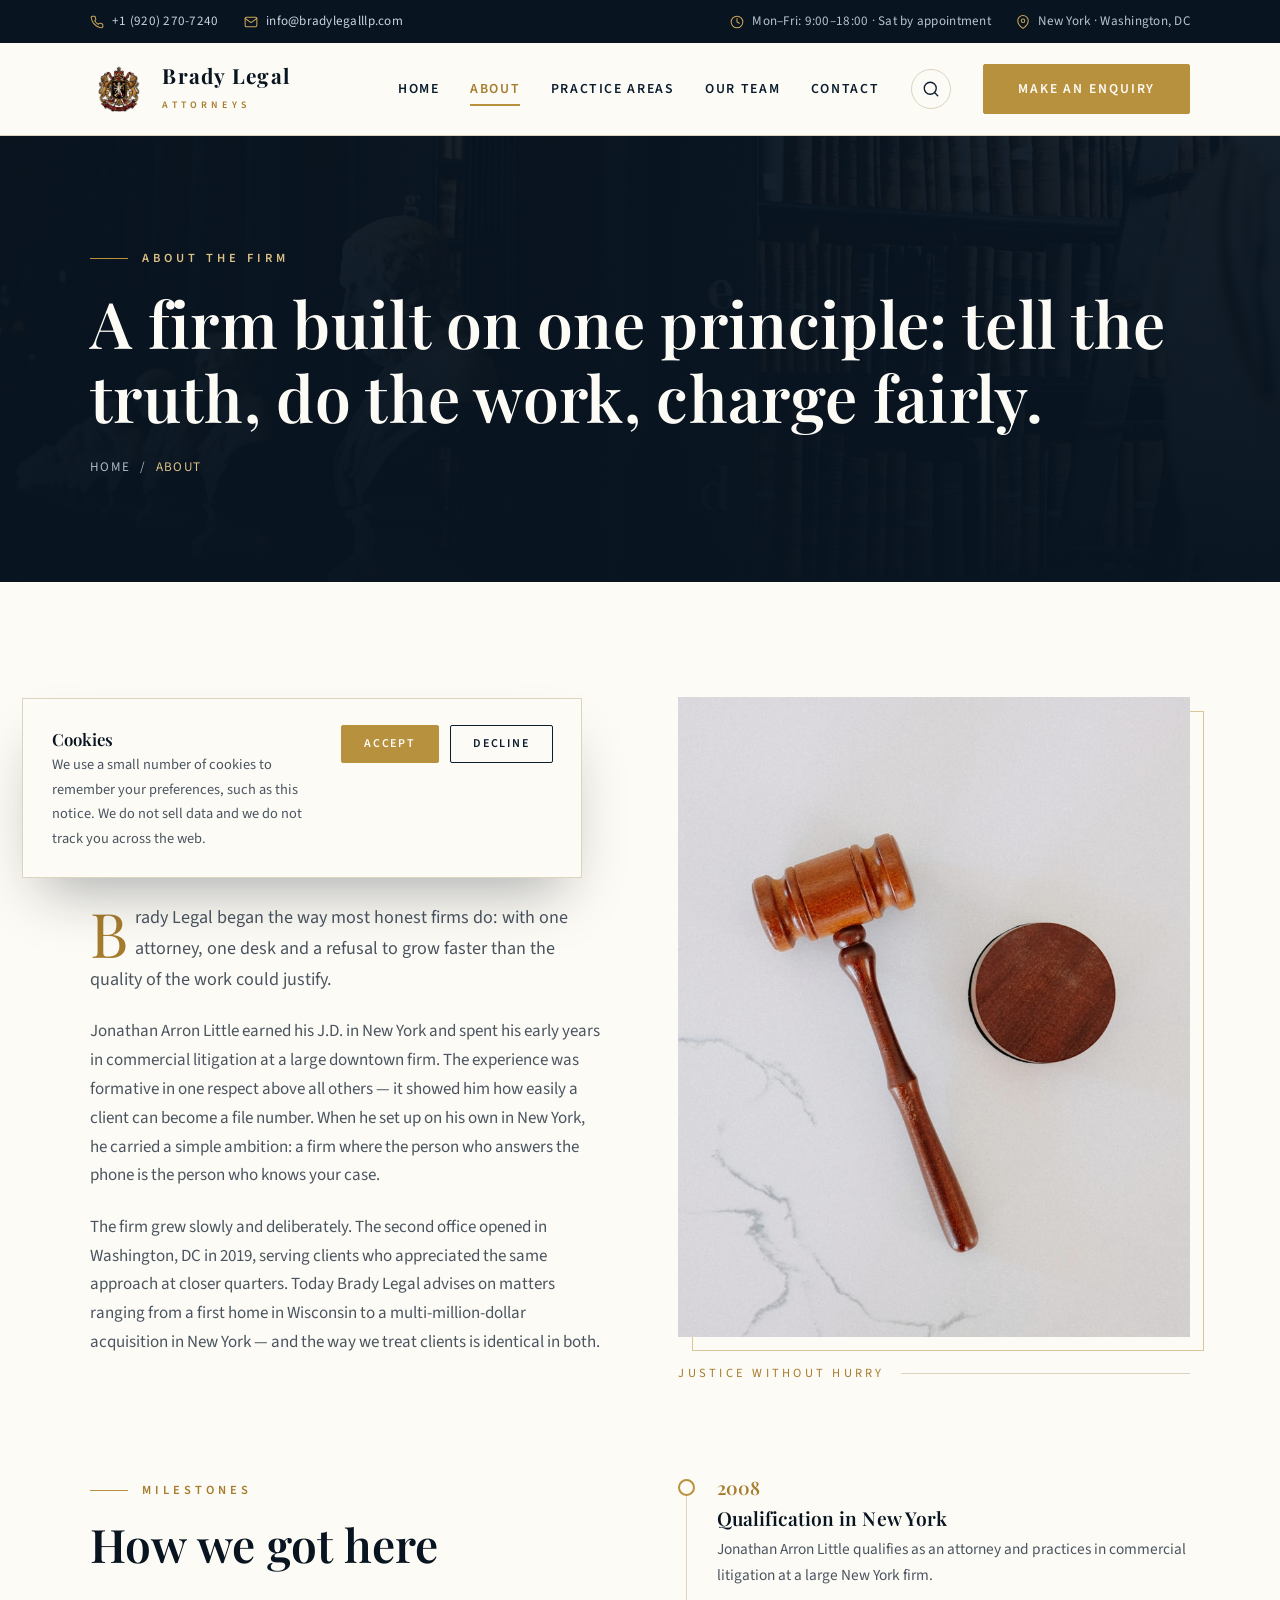
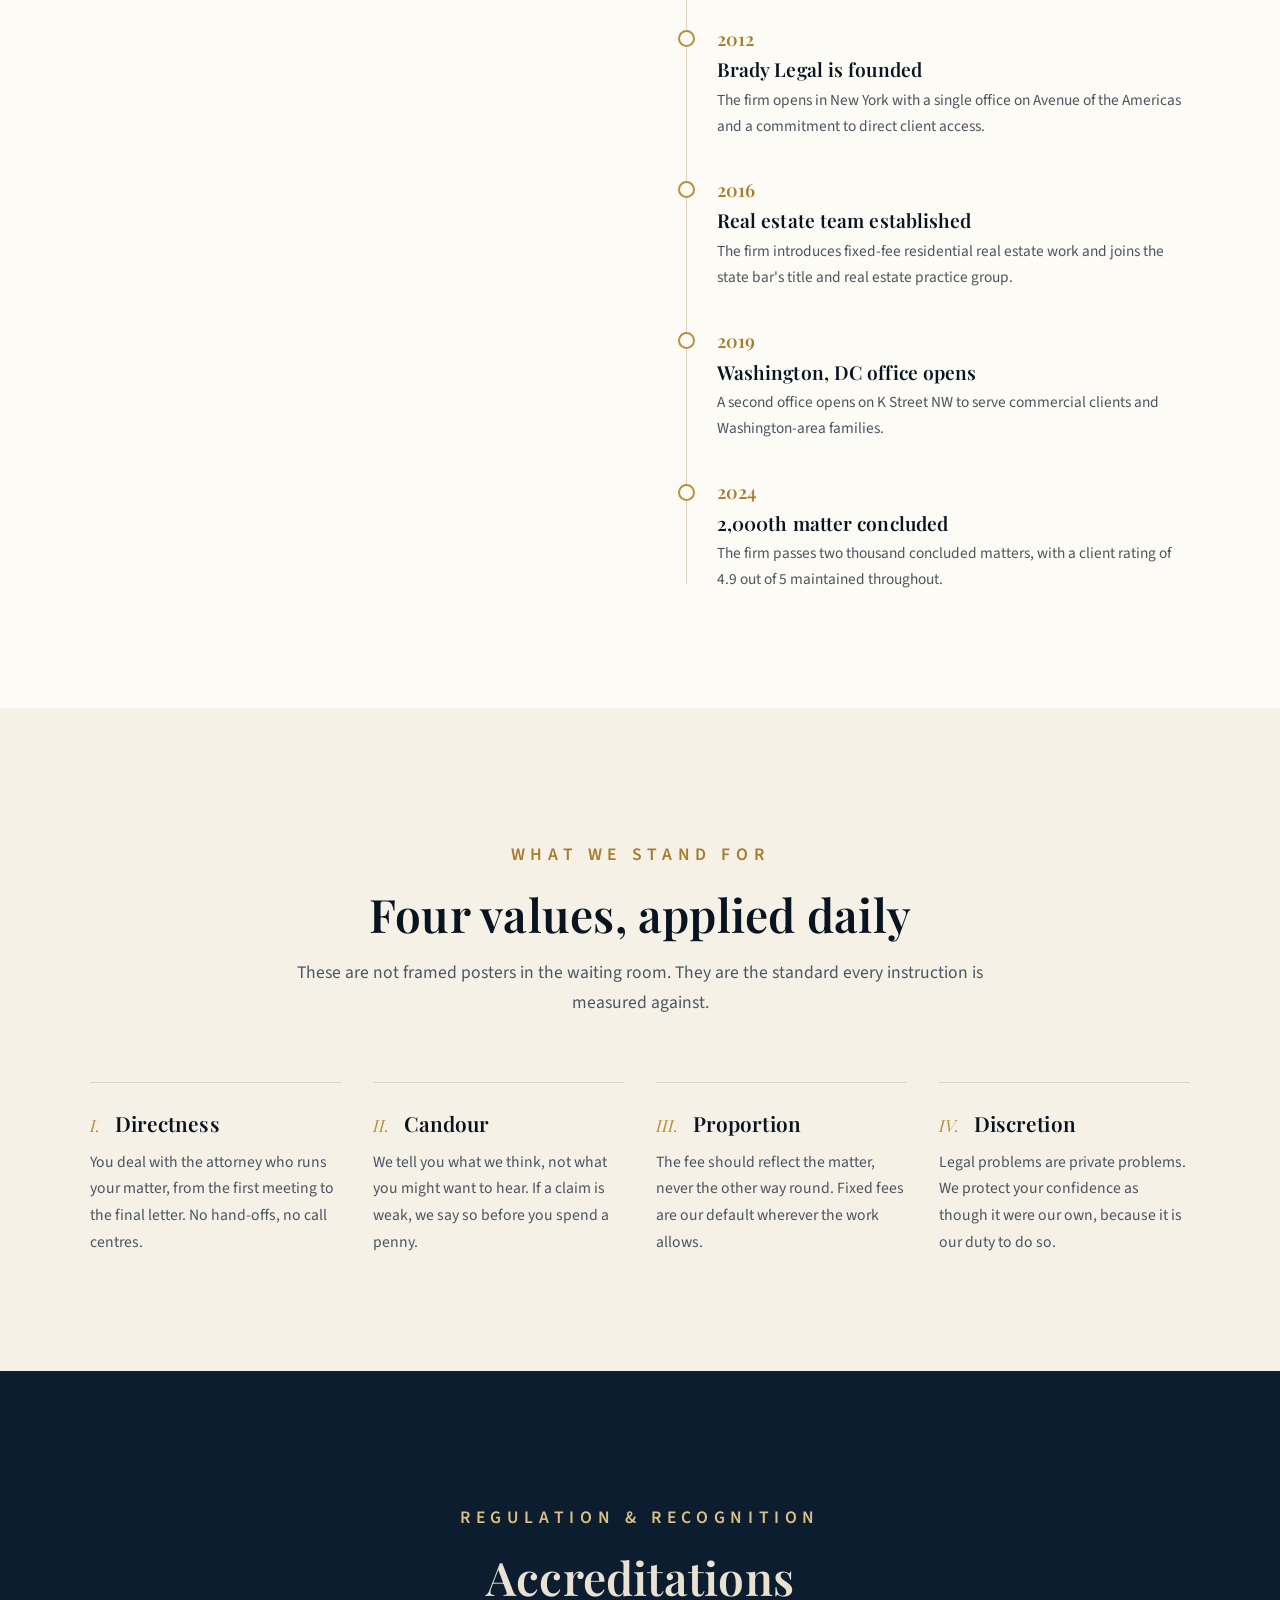
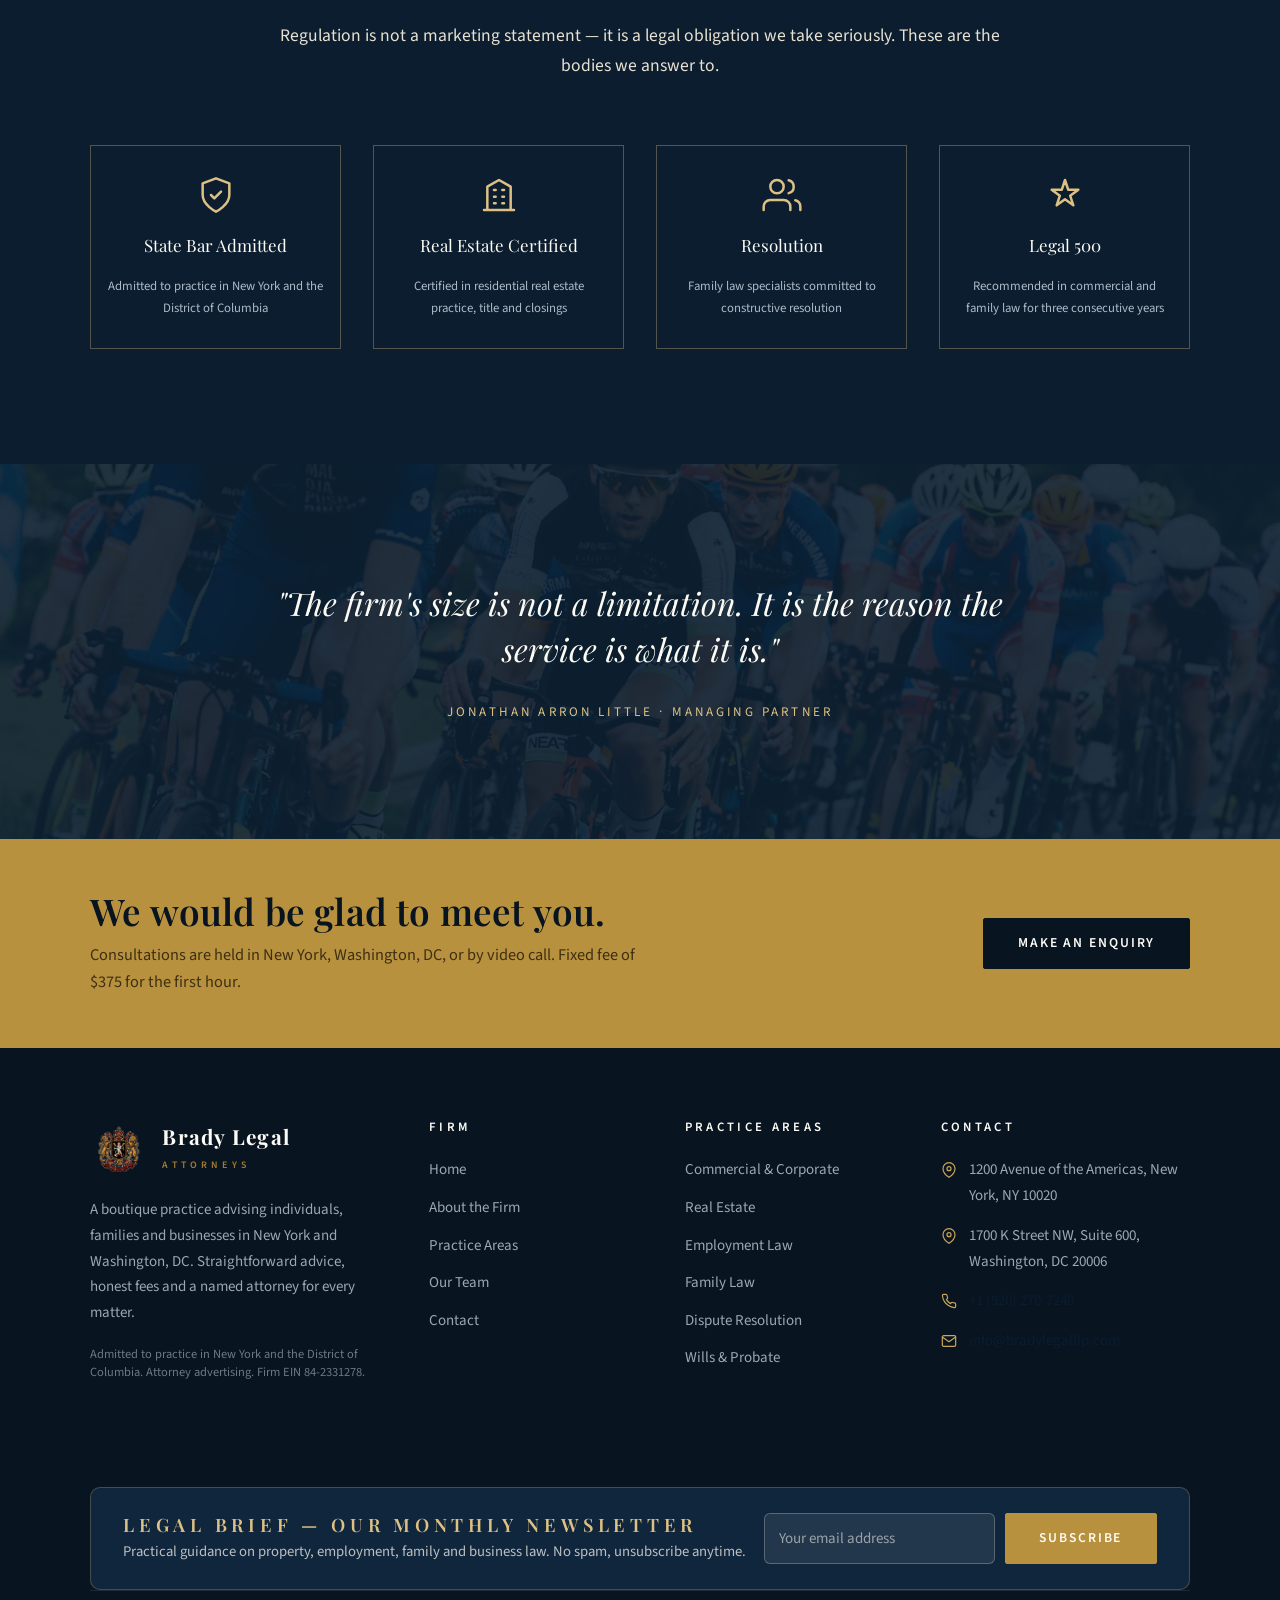
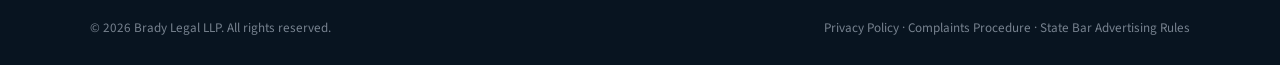
==== commit 72618194: "Relocalise Brady Legal from UK to US firm (New York & Washington, DC) Contacts: - Single main line +" ====
--- a/about.html
+++ b/about.html
@@ -12,8 +12,8 @@
     gtag('config', 'G-XXXXXXXXXX');
   </script>
   <meta name="viewport" content="width=device-width, initial-scale=1.0">
-  <title>About the Firm | Brady Legal Solicitors</title>
-  <meta name="description" content="The story, values and accreditations behind Brady Legal Solicitors, a boutique law firm in London and Birmingham led by Jonathan Arron Little.">
+  <title>About the Firm | Brady Legal LLP</title>
+  <meta name="description" content="The story, values and accreditations behind Brady Legal LLP, a boutique law firm in New York and Washington, DC led by Jonathan Arron Little.">
   <link rel="preconnect" href="https://fonts.googleapis.com">
   <link rel="preconnect" href="https://fonts.gstatic.com" crossorigin>
   <link href="https://fonts.googleapis.com/css2?family=Playfair+Display:ital,wght@0,400;0,500;0,600;0,700;1,400;1,500&family=Source+Sans+3:wght@300;400;600&display=swap" rel="stylesheet">
@@ -28,11 +28,11 @@
       <div class="topbar__left">
         <span class="topbar__item">
           <svg viewBox="0 0 24 24" fill="none" stroke-width="1.8" stroke-linecap="round" stroke-linejoin="round"><path d="M22 16.92v3a2 2 0 0 1-2.18 2 19.79 19.79 0 0 1-8.63-3.07 19.5 19.5 0 0 1-6-6 19.79 19.79 0 0 1-3.07-8.67A2 2 0 0 1 4.11 2h3a2 2 0 0 1 2 1.72c.127.96.361 1.903.7 2.81a2 2 0 0 1-.45 2.11L8.09 9.91a16 16 0 0 0 6 6l1.27-1.27a2 2 0 0 1 2.11-.45c.907.339 1.85.573 2.81.7A2 2 0 0 1 22 16.92z"/></svg>
-          <a href="tel:+442079460958">+44 (0)20 7946 0958</a>
+          <a href="tel:+19202707240">+1 (920) 270-7240</a>
         </span>
         <span class="topbar__item hide-sm">
           <svg viewBox="0 0 24 24" fill="none" stroke-width="1.8" stroke-linecap="round" stroke-linejoin="round"><path d="M4 4h16c1.1 0 2 .9 2 2v12c0 1.1-.9 2-2 2H4c-1.1 0-2-.9-2-2V6c0-1.1.9-2 2-2z"/><polyline points="22,6 12,13 2,6"/></svg>
-          <a href="mailto:bradylegal.uk.co@outlook.com">bradylegal.uk.co@outlook.com</a>
+          <a href="mailto:info@bradylegalllp.com">info@bradylegalllp.com</a>
         </span>
       </div>
       <div class="topbar__right">
@@ -42,7 +42,7 @@
         </span>
         <span class="topbar__item">
           <svg viewBox="0 0 24 24" fill="none" stroke-width="1.8" stroke-linecap="round" stroke-linejoin="round"><path d="M21 10c0 7-9 13-9 13s-9-6-9-13a9 9 0 0 1 18 0z"/><circle cx="12" cy="10" r="3"/></svg>
-          London &middot; Birmingham
+          New York &middot; Washington, DC
         </span>
       </div>
     </div>
@@ -51,13 +51,13 @@
   <!-- Header -->
   <header class="header">
     <div class="container header__inner">
-      <a class="brand" href="index.html" aria-label="Brady Legal Solicitors — home">
+      <a class="brand" href="index.html" aria-label="Brady Legal LLP — home">
         <span class="brand__mark">
-          <img src="assets/img/logo.png" alt="Brady Legal Solicitors crest">
+          <img src="assets/img/logo.png" alt="Brady Legal LLP crest">
         </span>
         <span>
           <span class="brand__name">Brady Legal</span>
-          <span class="brand__sub">Solicitors</span>
+          <span class="brand__sub">Attorneys</span>
         </span>
       </a>
 
@@ -98,10 +98,10 @@
       <div class="container grid-2">
         <div class="reveal">
           <p class="eyebrow">Our Story</p>
-          <h2>From a single desk in Birmingham to two offices</h2>
-          <p class="lead dropcap" style="margin-top:1.6rem;">Brady Legal began the way most honest firms do: with one solicitor, one desk and a refusal to grow faster than the quality of the work could justify.</p>
-          <p style="margin-top:1.4rem;">Jonathan Arron Little qualified in London and spent his early years in commercial litigation at a large City practice. The experience was formative in one respect above all others — it showed him how easily a client can become a file number. When he moved to Birmingham and set up on his own, he carried a simple ambition: a firm where the person who answers the phone is the person who knows your case.</p>
-          <p style="margin-top:1.4rem;">The firm grew slowly and deliberately. The second office opened in the City in 2019, serving clients who appreciated the same approach at closer quarters. Today Brady Legal advises on matters ranging from a first flat in Solihull to a multi-million-pound acquisition in the City — and the way we treat clients is identical in both.</p>
+          <h2>From a single desk in New York to two offices</h2>
+          <p class="lead dropcap" style="margin-top:1.6rem;">Brady Legal began the way most honest firms do: with one attorney, one desk and a refusal to grow faster than the quality of the work could justify.</p>
+          <p style="margin-top:1.4rem;">Jonathan Arron Little earned his J.D. in New York and spent his early years in commercial litigation at a large downtown firm. The experience was formative in one respect above all others — it showed him how easily a client can become a file number. When he set up on his own in New York, he carried a simple ambition: a firm where the person who answers the phone is the person who knows your case.</p>
+          <p style="margin-top:1.4rem;">The firm grew slowly and deliberately. The second office opened in Washington, DC in 2019, serving clients who appreciated the same approach at closer quarters. Today Brady Legal advises on matters ranging from a first home in Wisconsin to a multi-million-dollar acquisition in New York — and the way we treat clients is identical in both.</p>
         </div>
         <div class="reveal" data-delay="1">
           <div class="img-frame img-frame--overlap">
@@ -121,23 +121,23 @@
             <div class="milestones">
               <div class="milestone">
                 <div class="milestone__year">2008</div>
-                <h3>Qualification in London</h3>
-                <p>Jonathan Arron Little qualifies as a solicitor and trains in commercial litigation at a City firm.</p>
+                <h3>Qualification in New York</h3>
+                <p>Jonathan Arron Little qualifies as an attorney and practices in commercial litigation at a large New York firm.</p>
               </div>
               <div class="milestone">
                 <div class="milestone__year">2012</div>
                 <h3>Brady Legal is founded</h3>
-                <p>The firm opens in Birmingham with a single office on Colmore Row and a commitment to direct client access.</p>
+                <p>The firm opens in New York with a single office on Avenue of the Americas and a commitment to direct client access.</p>
               </div>
               <div class="milestone">
                 <div class="milestone__year">2016</div>
-                <h3>Conveyancing team established</h3>
-                <p>The firm joins the Law Society's Conveyancing Quality Scheme and introduces fixed-fee residential work.</p>
+                <h3>Real estate team established</h3>
+                <p>The firm introduces fixed-fee residential real estate work and joins the state bar's title and real estate practice group.</p>
               </div>
               <div class="milestone">
                 <div class="milestone__year">2019</div>
-                <h3>London office opens</h3>
-                <p>A second office opens on Cannon Street to serve commercial clients and London-based families.</p>
+                <h3>Washington, DC office opens</h3>
+                <p>A second office opens on K Street NW to serve commercial clients and Washington-area families.</p>
               </div>
               <div class="milestone">
                 <div class="milestone__year">2024</div>
@@ -161,7 +161,7 @@
         <div class="grid-4">
           <div class="value-item reveal">
             <h3><span>I.</span>Directness</h3>
-            <p>You deal with the solicitor who runs your matter, from the first meeting to the final letter. No hand-offs, no call centres.</p>
+            <p>You deal with the attorney who runs your matter, from the first meeting to the final letter. No hand-offs, no call centres.</p>
           </div>
           <div class="value-item reveal" data-delay="1">
             <h3><span>II.</span>Candour</h3>
@@ -190,13 +190,13 @@
         <div class="grid-4">
           <div class="accreditation reveal">
             <svg viewBox="0 0 24 24" fill="none" stroke="currentColor" stroke-width="1.5" stroke-linecap="round" stroke-linejoin="round"><path d="M12 22s8-4 8-10V5l-8-3-8 3v7c0 6 8 10 8 10z"/><path d="M9 12l2 2 4-4"/></svg>
-            <span class="accreditation__name">SRA Regulated</span>
-            <span class="accreditation__desc">Authorised and regulated by the Solicitors Regulation Authority</span>
+            <span class="accreditation__name">State Bar Admitted</span>
+            <span class="accreditation__desc">Admitted to practice in New York and the District of Columbia</span>
           </div>
           <div class="accreditation reveal" data-delay="1">
             <svg viewBox="0 0 24 24" fill="none" stroke="currentColor" stroke-width="1.5" stroke-linecap="round" stroke-linejoin="round"><path d="M3 21h18M5 21V7l7-4 7 4v14"/><path d="M9 9h1M14 9h1M9 13h1M14 13h1M9 17h1M14 17h1"/></svg>
-            <span class="accreditation__name">Law Society CQS</span>
-            <span class="accreditation__desc">Conveyancing Quality Scheme accredited for residential property</span>
+            <span class="accreditation__name">Real Estate Certified</span>
+            <span class="accreditation__desc">Certified in residential real estate practice, title and closings</span>
           </div>
           <div class="accreditation reveal" data-delay="2">
             <svg viewBox="0 0 24 24" fill="none" stroke="currentColor" stroke-width="1.5" stroke-linecap="round" stroke-linejoin="round"><path d="M17 21v-2a4 4 0 0 0-4-4H5a4 4 0 0 0-4 4v2"/><circle cx="9" cy="7" r="4"/><path d="M23 21v-2a4 4 0 0 0-3-3.87"/><path d="M16 3.13a4 4 0 0 1 0 7.75"/></svg>
@@ -225,7 +225,7 @@
       <div class="container cta-band__inner">
         <div>
           <h2>We would be glad to meet you.</h2>
-          <p>Consultations are held in London, Birmingham, or by video call. Fixed fee of &pound;150 plus VAT for the first hour.</p>
+          <p>Consultations are held in New York, Washington, DC, or by video call. Fixed fee of $375 for the first hour.</p>
         </div>
         <a class="btn btn--navy" href="contact.html">Make an Enquiry</a>
       </div>
@@ -240,15 +240,15 @@
         <div class="footer__about">
           <a class="brand" href="index.html" style="color:var(--ivory-100);">
             <span class="brand__mark">
-              <img src="assets/img/logo.png" alt="Brady Legal Solicitors crest">
+              <img src="assets/img/logo.png" alt="Brady Legal LLP crest">
             </span>
             <span>
               <span class="brand__name" style="color:var(--ivory-100);">Brady Legal</span>
-              <span class="brand__sub">Solicitors</span>
+              <span class="brand__sub">Attorneys</span>
             </span>
           </a>
-          <p>A boutique practice advising individuals, families and businesses in London and Birmingham. Straightforward advice, honest fees and a named solicitor for every matter.</p>
-          <p class="footer__reg">Authorised and regulated by the Solicitors Regulation Authority &mdash; SRA No. 658293. Registered in England &amp; Wales. VAT Registration No. GB 842 3312 78.</p>
+          <p>A boutique practice advising individuals, families and businesses in New York and Washington, DC. Straightforward advice, honest fees and a named attorney for every matter.</p>
+          <p class="footer__reg">Admitted to practice in New York and the District of Columbia. Attorney advertising. Firm EIN 84-2331278.</p>
         </div>
         <div>
           <h4>Firm</h4>
@@ -264,7 +264,7 @@
           <h4>Practice Areas</h4>
           <ul class="footer__links">
             <li><a href="practice.html#commercial">Commercial &amp; Corporate</a></li>
-            <li><a href="practice.html#property">Property &amp; Conveyancing</a></li>
+            <li><a href="practice.html#property">Real Estate</a></li>
             <li><a href="practice.html#employment">Employment Law</a></li>
             <li><a href="practice.html#family">Family Law</a></li>
             <li><a href="practice.html#disputes">Dispute Resolution</a></li>
@@ -276,19 +276,19 @@
           <ul class="footer__contact">
             <li>
               <svg viewBox="0 0 24 24" fill="none" stroke-width="1.8" stroke-linecap="round" stroke-linejoin="round"><path d="M21 10c0 7-9 13-9 13s-9-6-9-13a9 9 0 0 1 18 0z"/><circle cx="12" cy="10" r="3"/></svg>
-              <span>14 Cannon Street, London, EC4N 6HL</span>
+              <span>1200 Avenue of the Americas, New York, NY 10020</span>
             </li>
             <li>
               <svg viewBox="0 0 24 24" fill="none" stroke-width="1.8" stroke-linecap="round" stroke-linejoin="round"><path d="M21 10c0 7-9 13-9 13s-9-6-9-13a9 9 0 0 1 18 0z"/><circle cx="12" cy="10" r="3"/></svg>
-              <span>27 Colmore Row, Birmingham, B3 2EW</span>
+              <span>1700 K Street NW, Suite 600, Washington, DC 20006</span>
             </li>
             <li>
               <svg viewBox="0 0 24 24" fill="none" stroke-width="1.8" stroke-linecap="round" stroke-linejoin="round"><path d="M22 16.92v3a2 2 0 0 1-2.18 2 19.79 19.79 0 0 1-8.63-3.07 19.5 19.5 0 0 1-6-6 19.79 19.79 0 0 1-3.07-8.67A2 2 0 0 1 4.11 2h3a2 2 0 0 1 2 1.72c.127.96.361 1.903.7 2.81a2 2 0 0 1-.45 2.11L8.09 9.91a16 16 0 0 0 6 6l1.27-1.27a2 2 0 0 1 2.11-.45c.907.339 1.85.573 2.81.7A2 2 0 0 1 22 16.92z"/></svg>
-              <span><a href="tel:+442079460958">+44 (0)20 7946 0958</a> &middot; <a href="tel:+441212345678">+44 (0)121 234 5678</a></span>
+              <span><a href="tel:+19202707240">+1 (920) 270-7240</a></span>
             </li>
             <li>
               <svg viewBox="0 0 24 24" fill="none" stroke-width="1.8" stroke-linecap="round" stroke-linejoin="round"><path d="M4 4h16c1.1 0 2 .9 2 2v12c0 1.1-.9 2-2 2H4c-1.1 0-2-.9-2-2V6c0-1.1.9-2 2-2z"/><polyline points="22,6 12,13 2,6"/></svg>
-              <span><a href="mailto:bradylegal.uk.co@outlook.com">bradylegal.uk.co@outlook.com</a></span>
+              <span><a href="mailto:info@bradylegalllp.com">info@bradylegalllp.com</a></span>
             </li>
           </ul>
         </div>
@@ -305,8 +305,8 @@
         <div class="form-status" role="status" aria-live="polite"></div>
       </div>
       <div class="footer__legal">
-        <span>&copy; <span data-year>2026</span> Brady Legal Solicitors. All rights reserved.</span>
-        <span>Privacy Policy &middot; Complaints Procedure &middot; SRA Transparency Rules</span>
+        <span>&copy; <span data-year>2026</span> Brady Legal LLP. All rights reserved.</span>
+        <span>Privacy Policy &middot; Complaints Procedure &middot; State Bar Advertising Rules</span>
       </div>
     </div>
   </footer>
@@ -332,7 +332,7 @@
     <div class="search-overlay__panel" role="dialog" aria-modal="true" aria-label="Site search">
       <form class="search-overlay__form" data-search-form>
         <svg viewBox="0 0 24 24" fill="none" stroke="currentColor" stroke-width="1.8" stroke-linecap="round" stroke-linejoin="round"><circle cx="11" cy="11" r="8"/><line x1="21" y1="21" x2="16.65" y2="16.65"/></svg>
-        <input type="search" placeholder="Search the site &mdash; try &ldquo;conveyancing&rdquo;, &ldquo;divorce&rdquo;, &ldquo;wills&rdquo;&hellip;" data-search-input aria-label="Search the site">
+        <input type="search" placeholder="Search the site &mdash; try &ldquo;real estate&rdquo;, &ldquo;divorce&rdquo;, &ldquo;wills&rdquo;&hellip;" data-search-input aria-label="Search the site">
         <button type="button" class="search-overlay__close" data-search-close aria-label="Close search">&#10005;</button>
       </form>
       <div class="search-overlay__results" data-search-results></div>
--- a/css/style.css
+++ b/css/style.css
@@ -1,5 +1,5 @@
 /* ==========================================================================
-   BRADY LEGAL SOLICITORS
+   BRADY LEGAL LLP
    Design system: classic prestigious — deep navy, antique gold, ivory paper
    ========================================================================== */
 
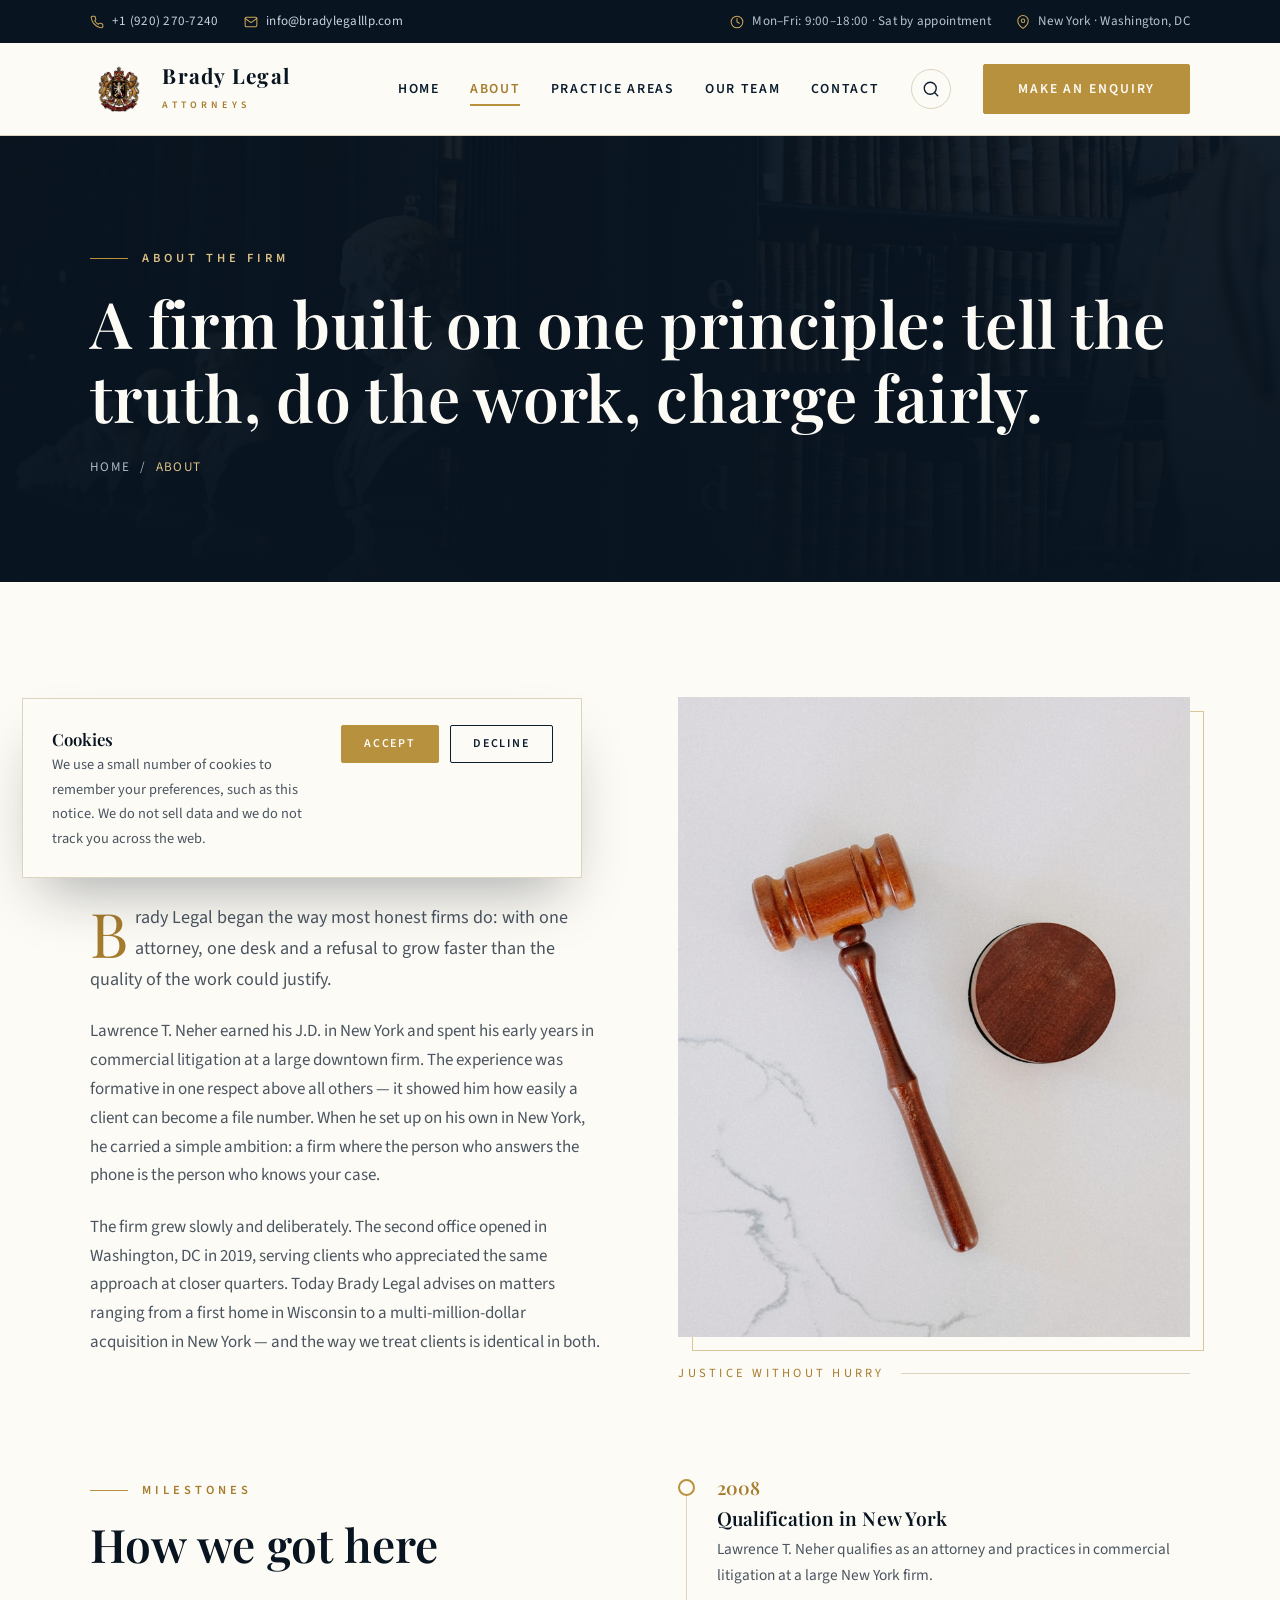
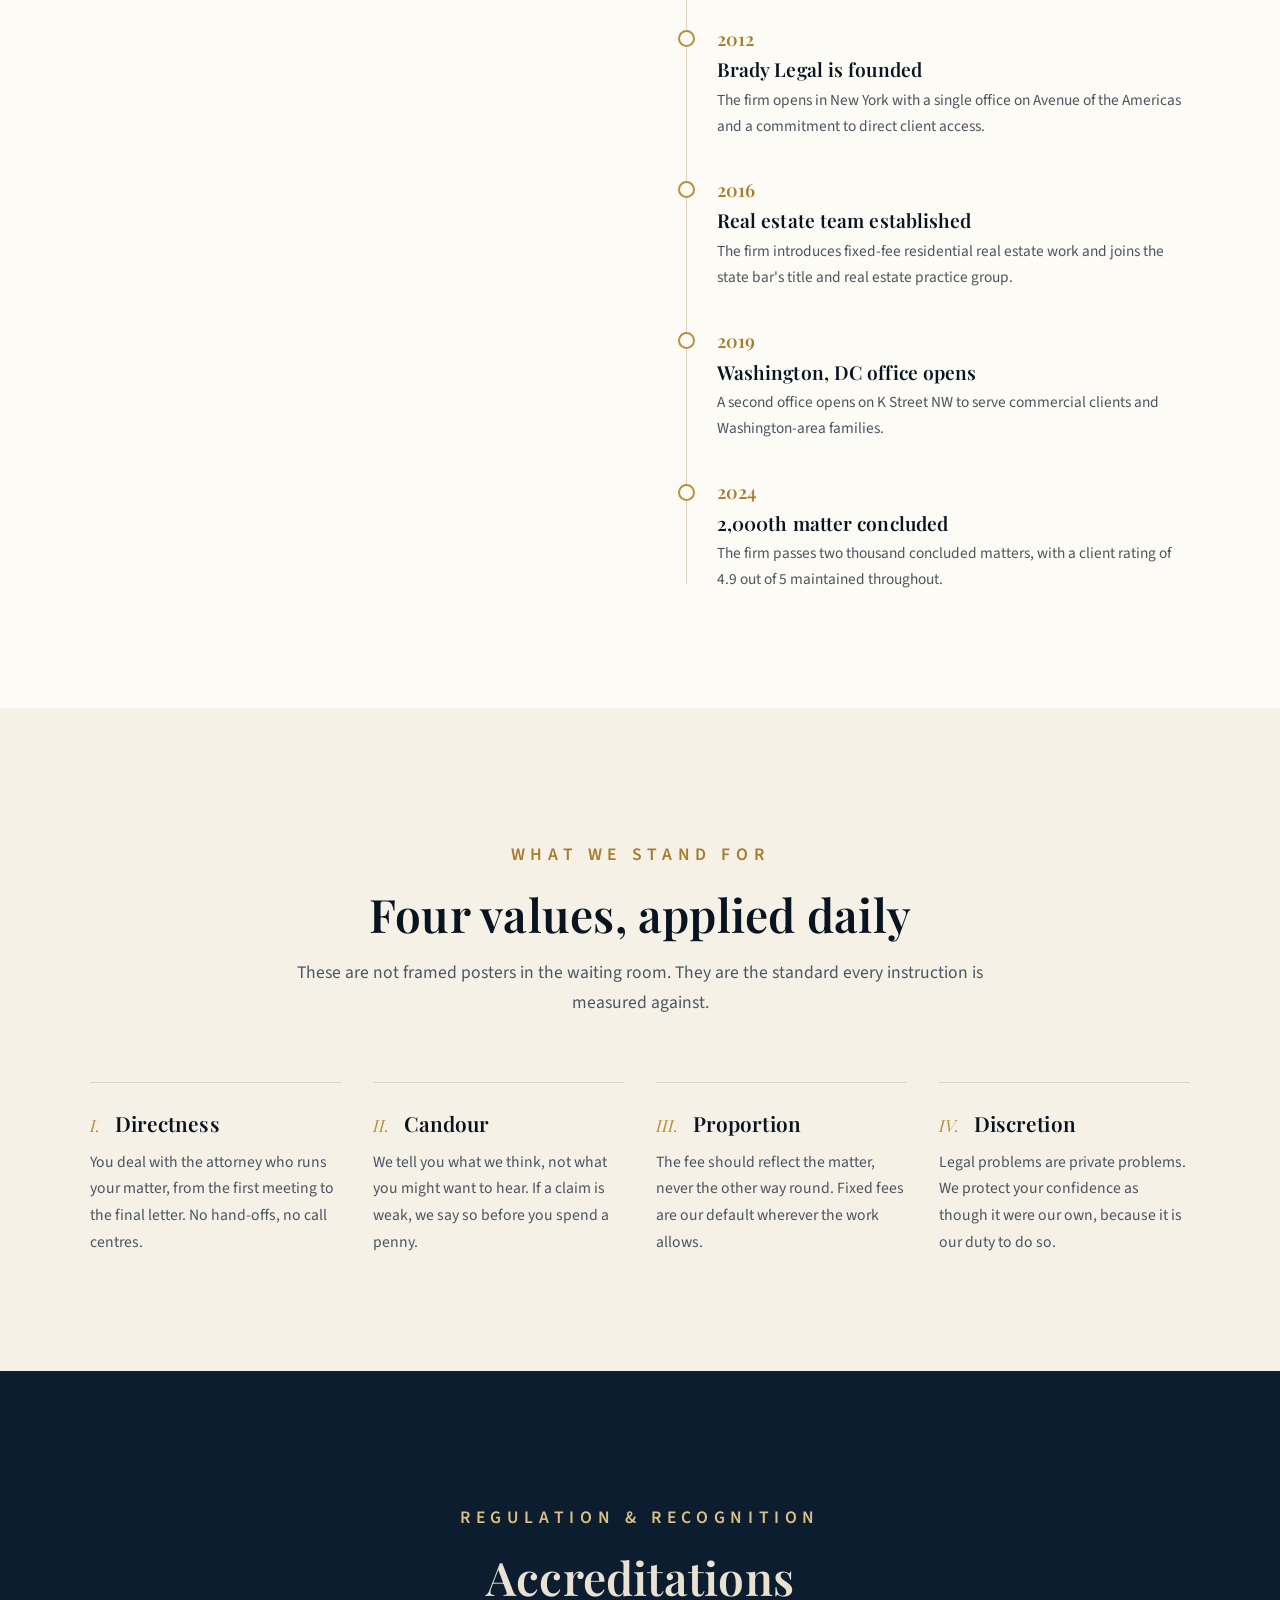
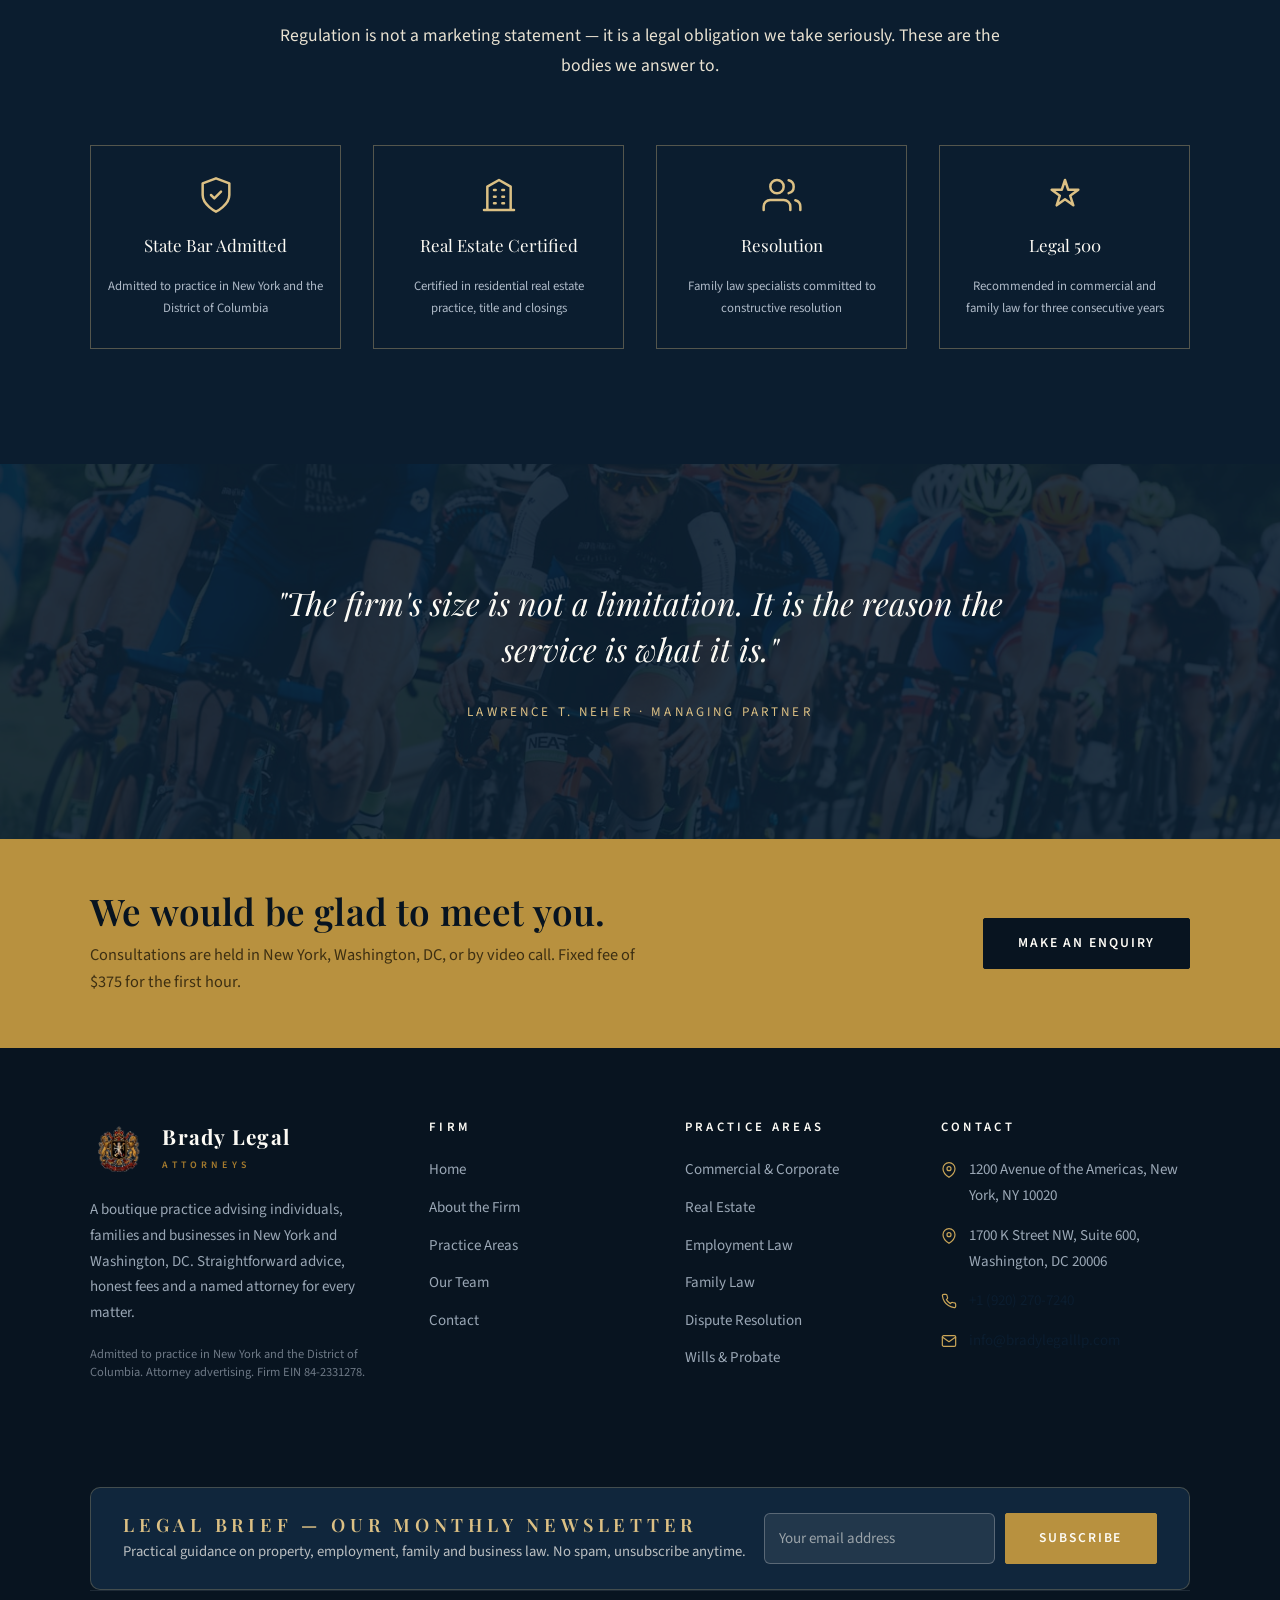
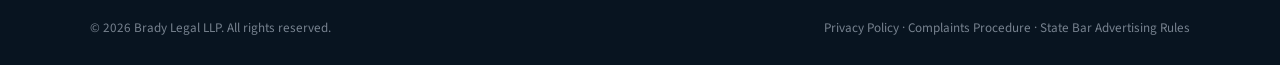
==== commit 0fa566fe: "Rename managing partner to Lawrence T. Neher and swap his portrait - Jonathan Arron Little -> Lawren" ====
--- a/about.html
+++ b/about.html
@@ -13,7 +13,7 @@
   </script>
   <meta name="viewport" content="width=device-width, initial-scale=1.0">
   <title>About the Firm | Brady Legal LLP</title>
-  <meta name="description" content="The story, values and accreditations behind Brady Legal LLP, a boutique law firm in New York and Washington, DC led by Jonathan Arron Little.">
+  <meta name="description" content="The story, values and accreditations behind Brady Legal LLP, a boutique law firm in New York and Washington, DC led by Lawrence T. Neher.">
   <link rel="preconnect" href="https://fonts.googleapis.com">
   <link rel="preconnect" href="https://fonts.gstatic.com" crossorigin>
   <link href="https://fonts.googleapis.com/css2?family=Playfair+Display:ital,wght@0,400;0,500;0,600;0,700;1,400;1,500&family=Source+Sans+3:wght@300;400;600&display=swap" rel="stylesheet">
@@ -100,7 +100,7 @@
           <p class="eyebrow">Our Story</p>
           <h2>From a single desk in New York to two offices</h2>
           <p class="lead dropcap" style="margin-top:1.6rem;">Brady Legal began the way most honest firms do: with one attorney, one desk and a refusal to grow faster than the quality of the work could justify.</p>
-          <p style="margin-top:1.4rem;">Jonathan Arron Little earned his J.D. in New York and spent his early years in commercial litigation at a large downtown firm. The experience was formative in one respect above all others — it showed him how easily a client can become a file number. When he set up on his own in New York, he carried a simple ambition: a firm where the person who answers the phone is the person who knows your case.</p>
+          <p style="margin-top:1.4rem;">Lawrence T. Neher earned his J.D. in New York and spent his early years in commercial litigation at a large downtown firm. The experience was formative in one respect above all others — it showed him how easily a client can become a file number. When he set up on his own in New York, he carried a simple ambition: a firm where the person who answers the phone is the person who knows your case.</p>
           <p style="margin-top:1.4rem;">The firm grew slowly and deliberately. The second office opened in Washington, DC in 2019, serving clients who appreciated the same approach at closer quarters. Today Brady Legal advises on matters ranging from a first home in Wisconsin to a multi-million-dollar acquisition in New York — and the way we treat clients is identical in both.</p>
         </div>
         <div class="reveal" data-delay="1">
@@ -122,7 +122,7 @@
               <div class="milestone">
                 <div class="milestone__year">2008</div>
                 <h3>Qualification in New York</h3>
-                <p>Jonathan Arron Little qualifies as an attorney and practices in commercial litigation at a large New York firm.</p>
+                <p>Lawrence T. Neher qualifies as an attorney and practices in commercial litigation at a large New York firm.</p>
               </div>
               <div class="milestone">
                 <div class="milestone__year">2012</div>
@@ -216,7 +216,7 @@
     <section class="testimonial-strip section">
       <div class="container testimonial-strip__inner reveal">
         <p class="testimonial-strip__quote">"The firm's size is not a limitation. It is the reason the service is what it is."</p>
-        <p class="testimonial-strip__person">Jonathan Arron Little &middot; Managing Partner</p>
+        <p class="testimonial-strip__person">Lawrence T. Neher &middot; Managing Partner</p>
       </div>
     </section>
 
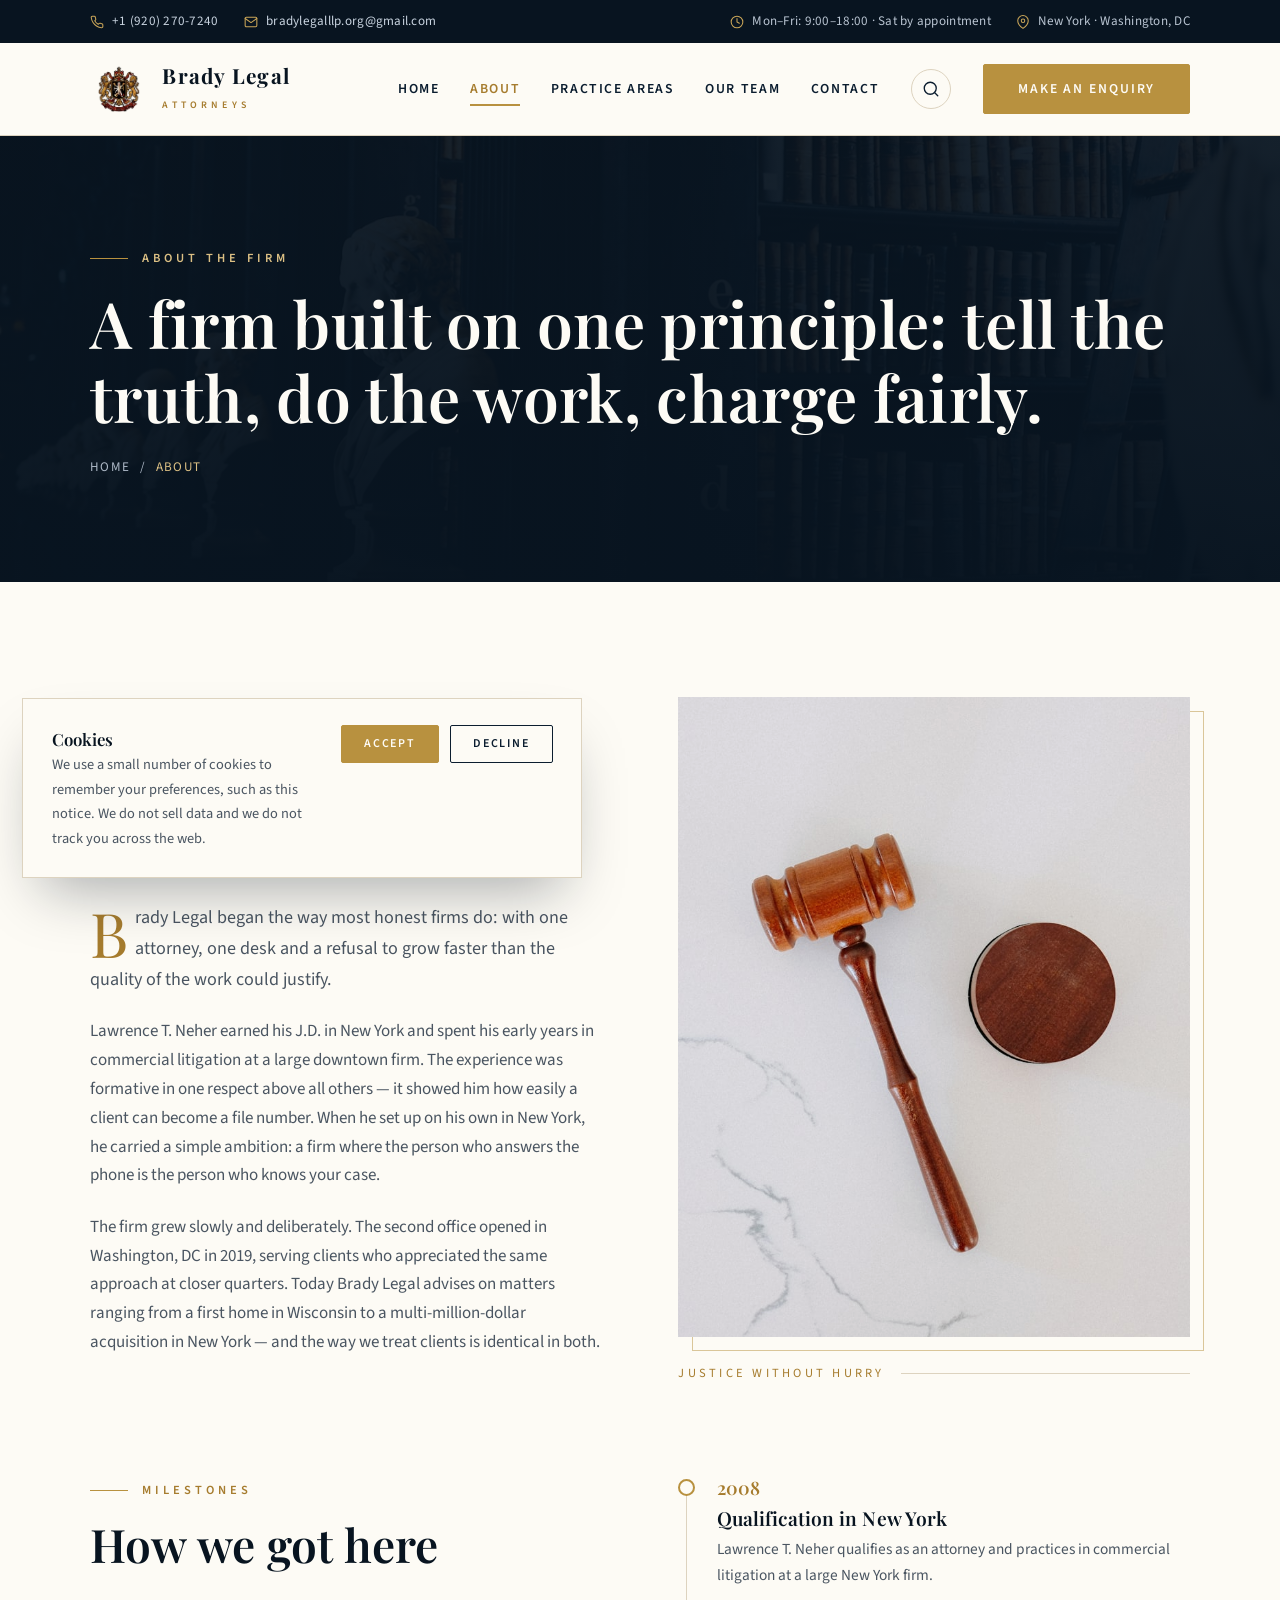
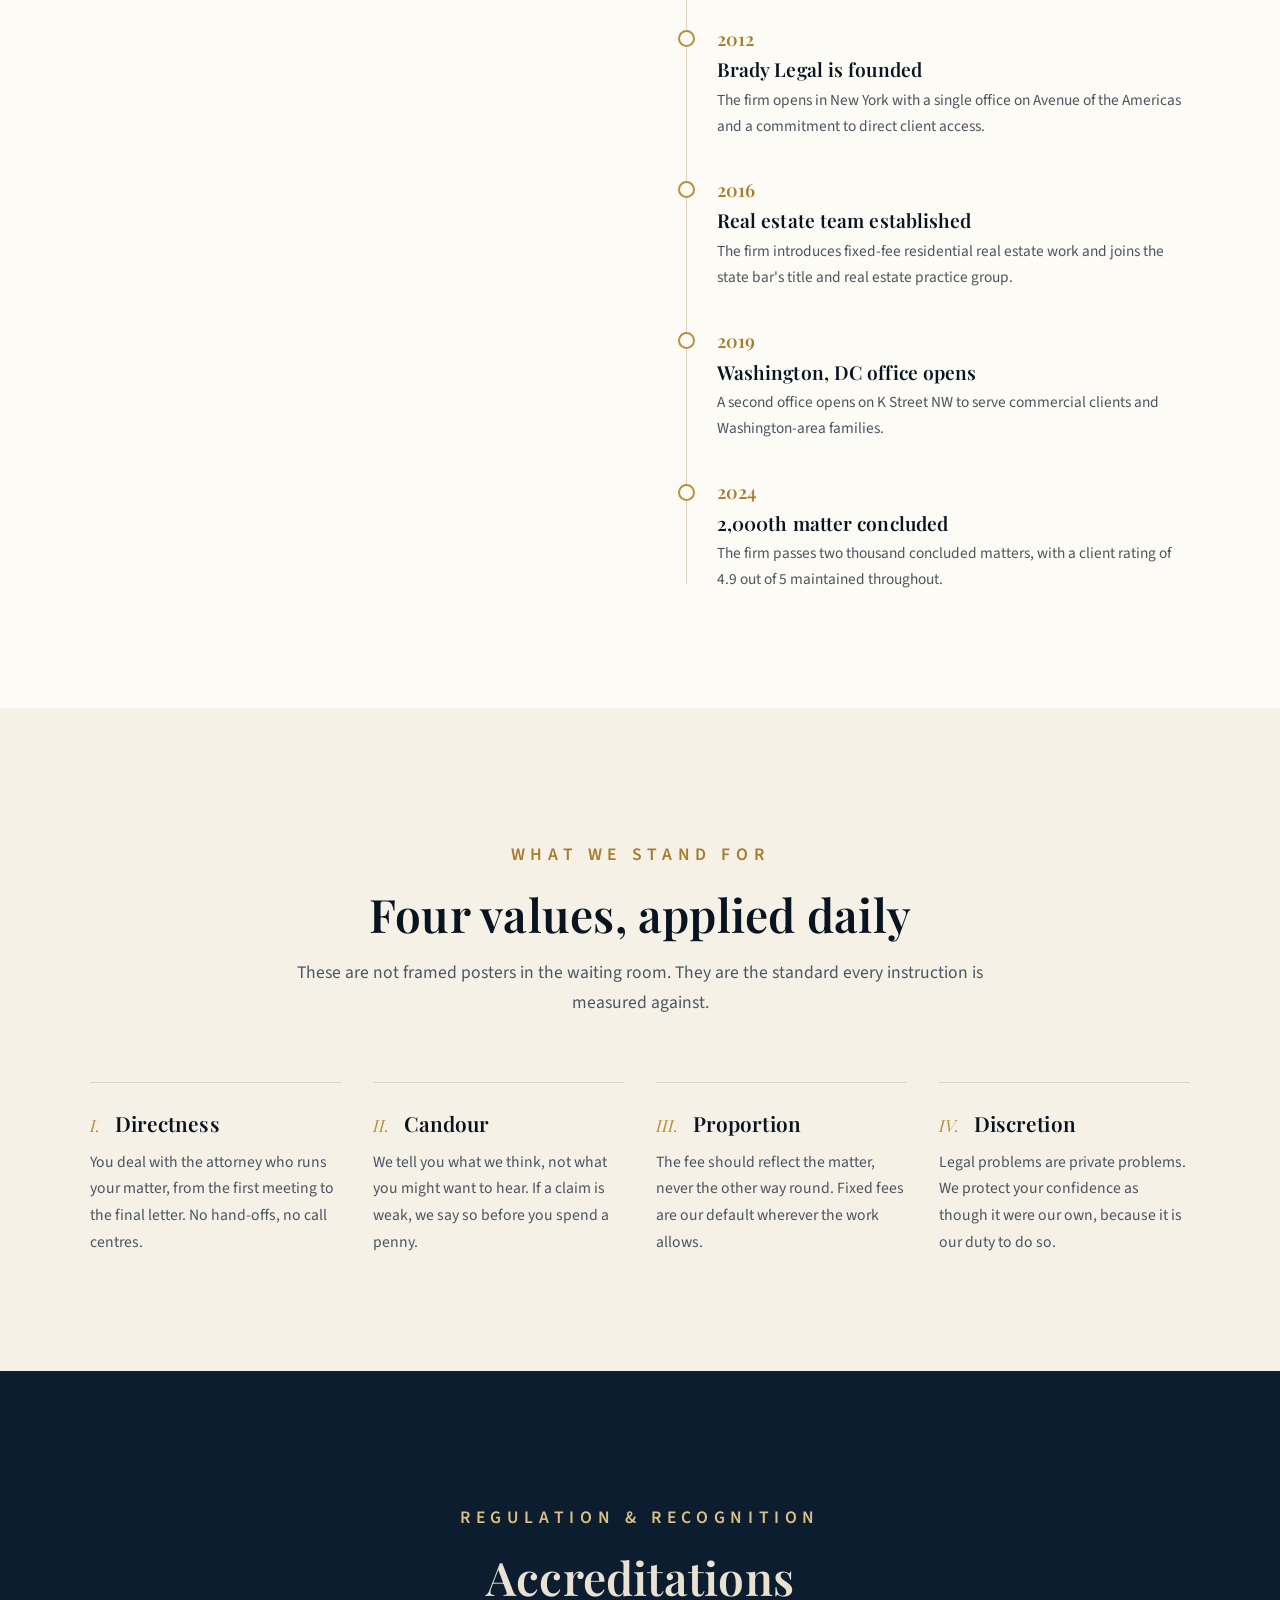
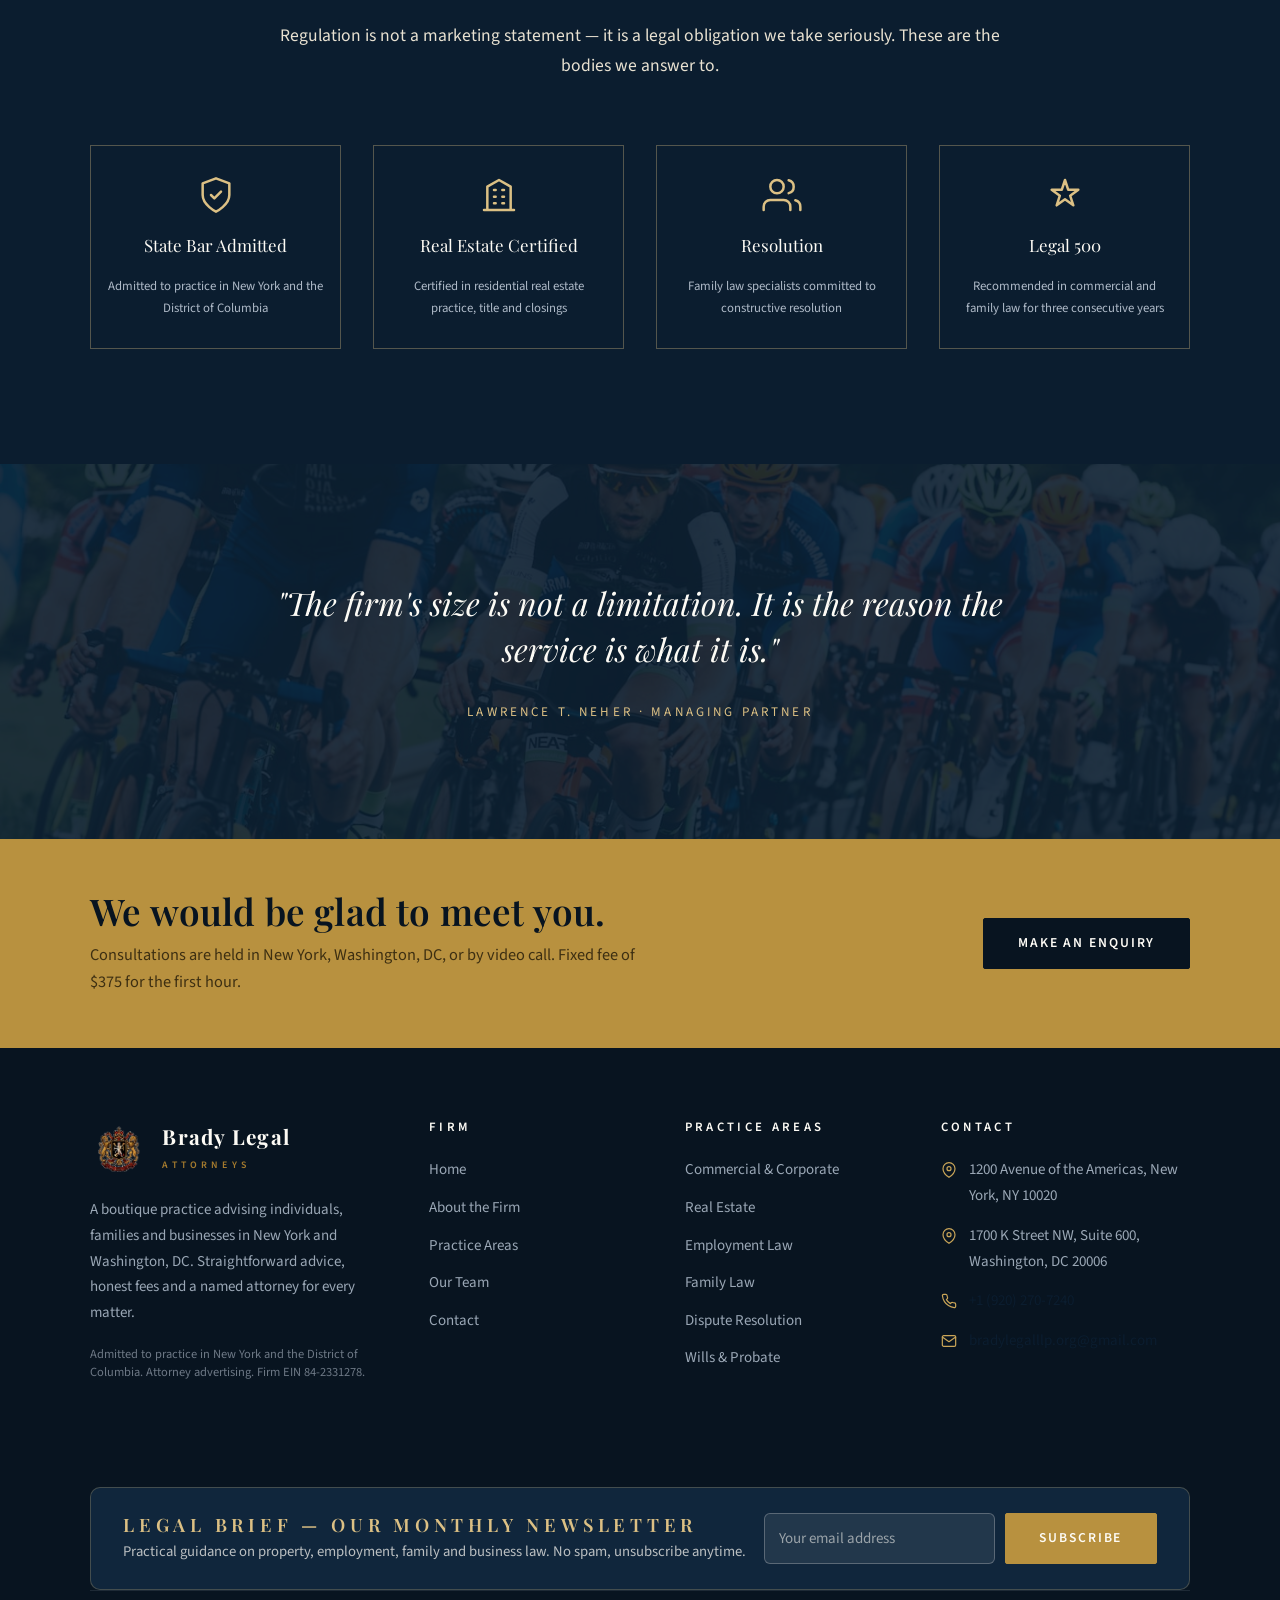
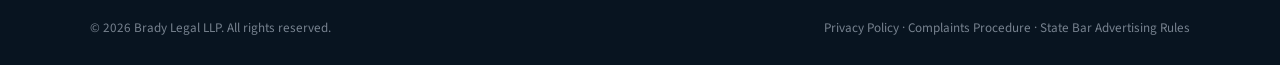
==== commit 208aac6f: "Set real firm email and remove partner's direct address - Firm email is now bradylegalllp.org@gmail." ====
--- a/about.html
+++ b/about.html
@@ -32,7 +32,7 @@
         </span>
         <span class="topbar__item hide-sm">
           <svg viewBox="0 0 24 24" fill="none" stroke-width="1.8" stroke-linecap="round" stroke-linejoin="round"><path d="M4 4h16c1.1 0 2 .9 2 2v12c0 1.1-.9 2-2 2H4c-1.1 0-2-.9-2-2V6c0-1.1.9-2 2-2z"/><polyline points="22,6 12,13 2,6"/></svg>
-          <a href="mailto:info@bradylegalllp.com">info@bradylegalllp.com</a>
+          <a href="mailto:bradylegalllp.org@gmail.com">bradylegalllp.org@gmail.com</a>
         </span>
       </div>
       <div class="topbar__right">
@@ -288,7 +288,7 @@
             </li>
             <li>
               <svg viewBox="0 0 24 24" fill="none" stroke-width="1.8" stroke-linecap="round" stroke-linejoin="round"><path d="M4 4h16c1.1 0 2 .9 2 2v12c0 1.1-.9 2-2 2H4c-1.1 0-2-.9-2-2V6c0-1.1.9-2 2-2z"/><polyline points="22,6 12,13 2,6"/></svg>
-              <span><a href="mailto:info@bradylegalllp.com">info@bradylegalllp.com</a></span>
+              <span><a href="mailto:bradylegalllp.org@gmail.com">bradylegalllp.org@gmail.com</a></span>
             </li>
           </ul>
         </div>
